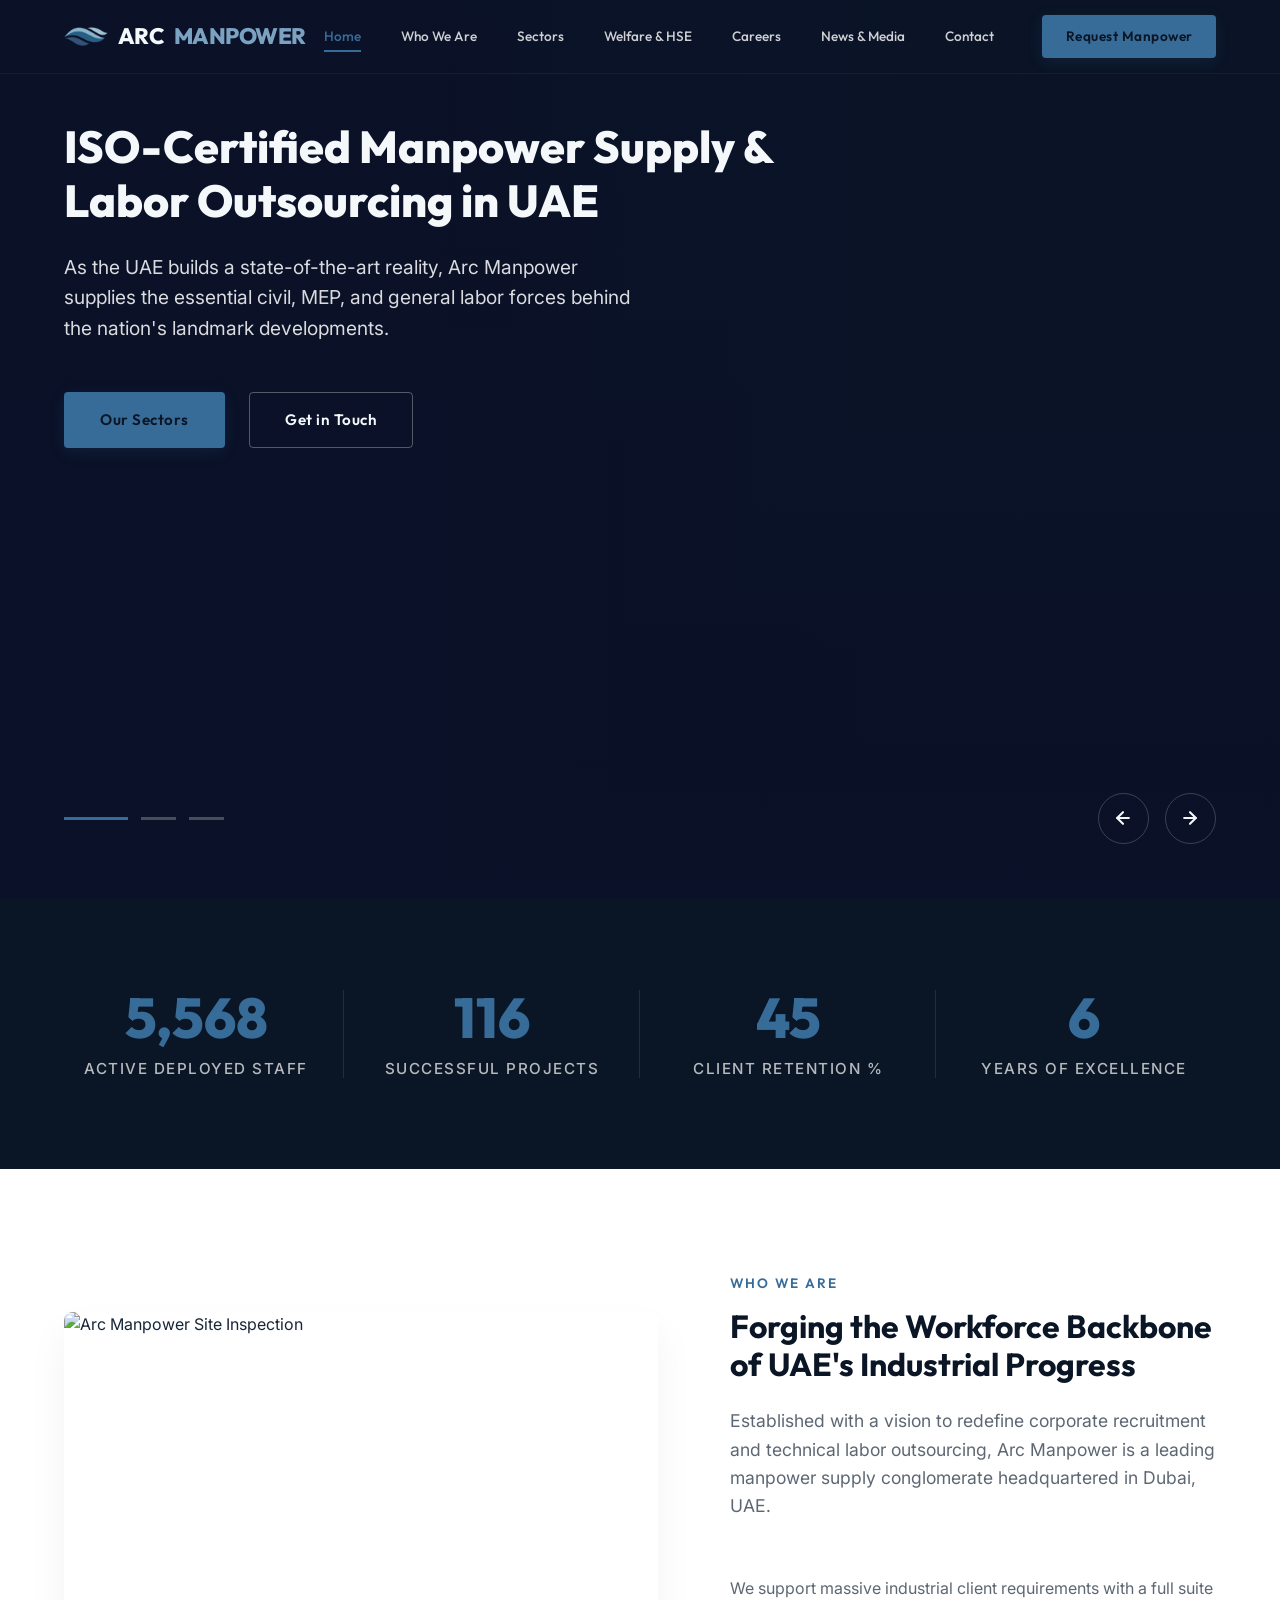
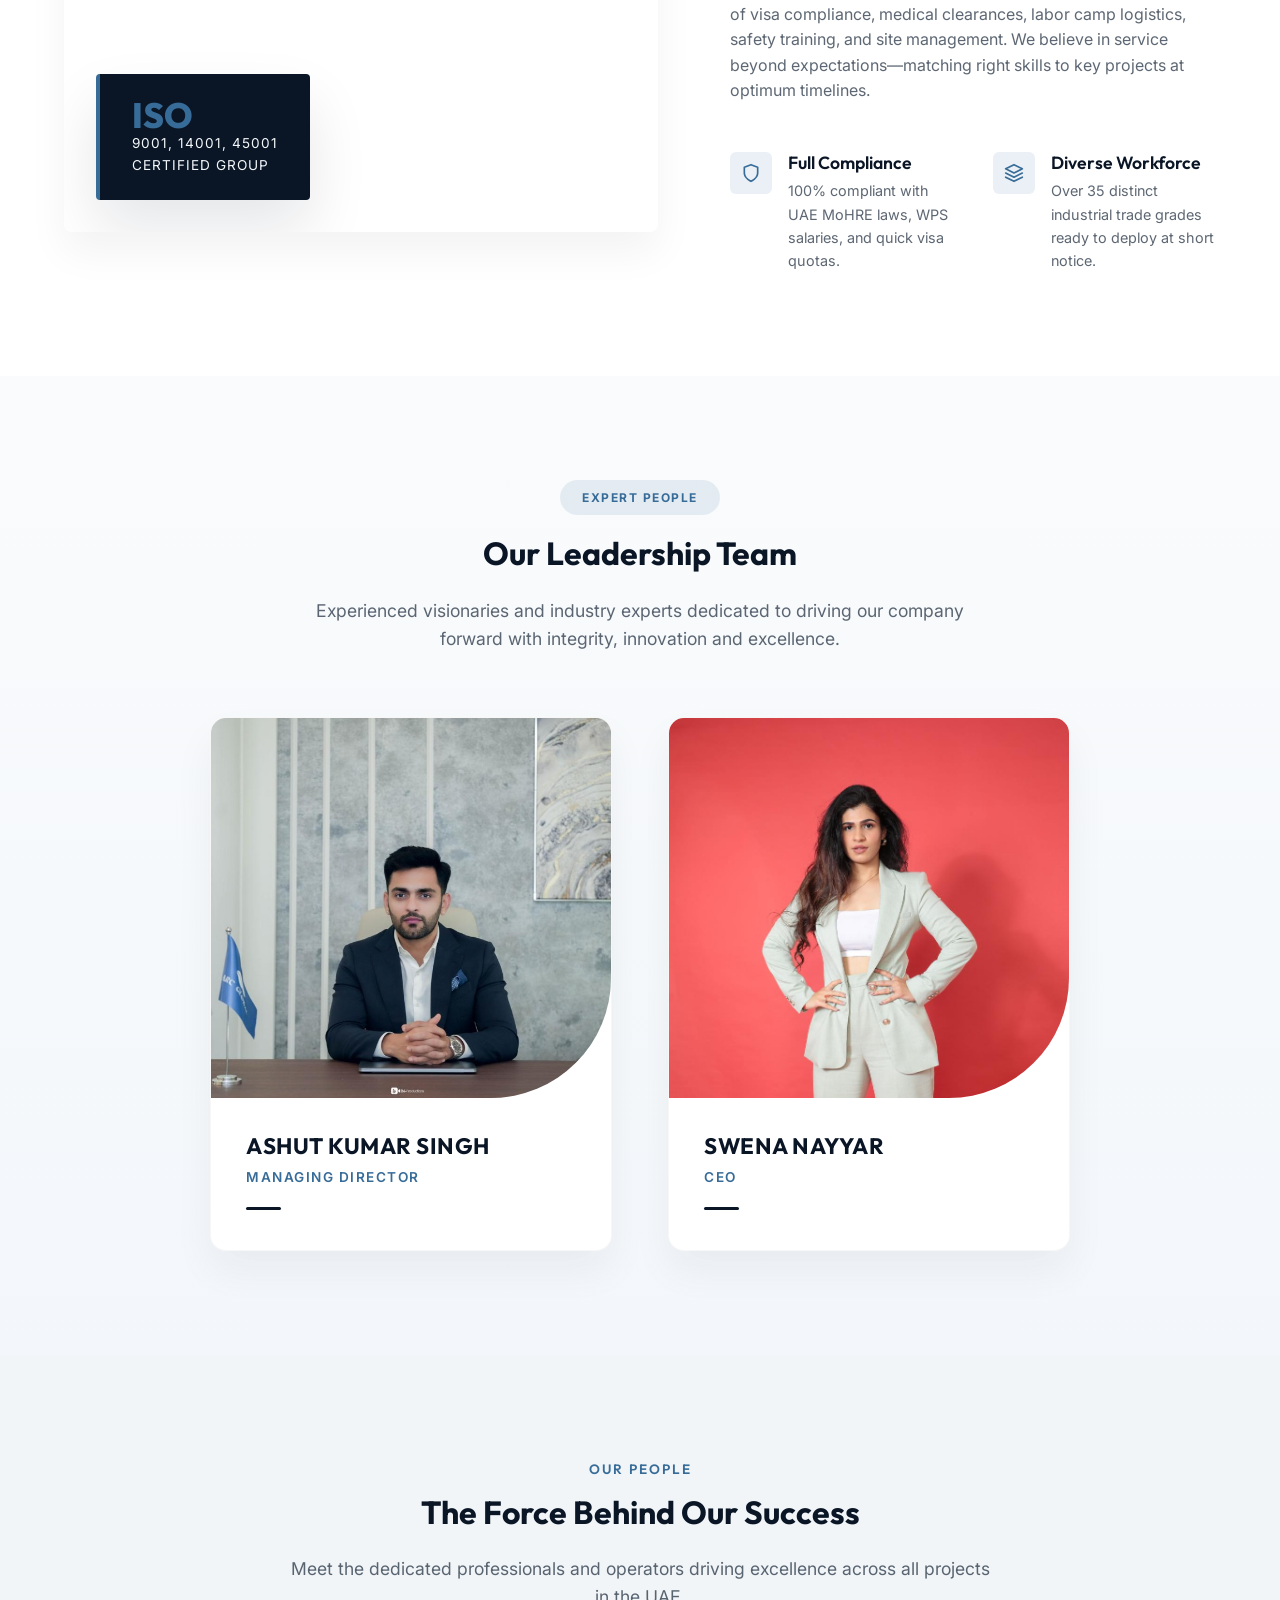
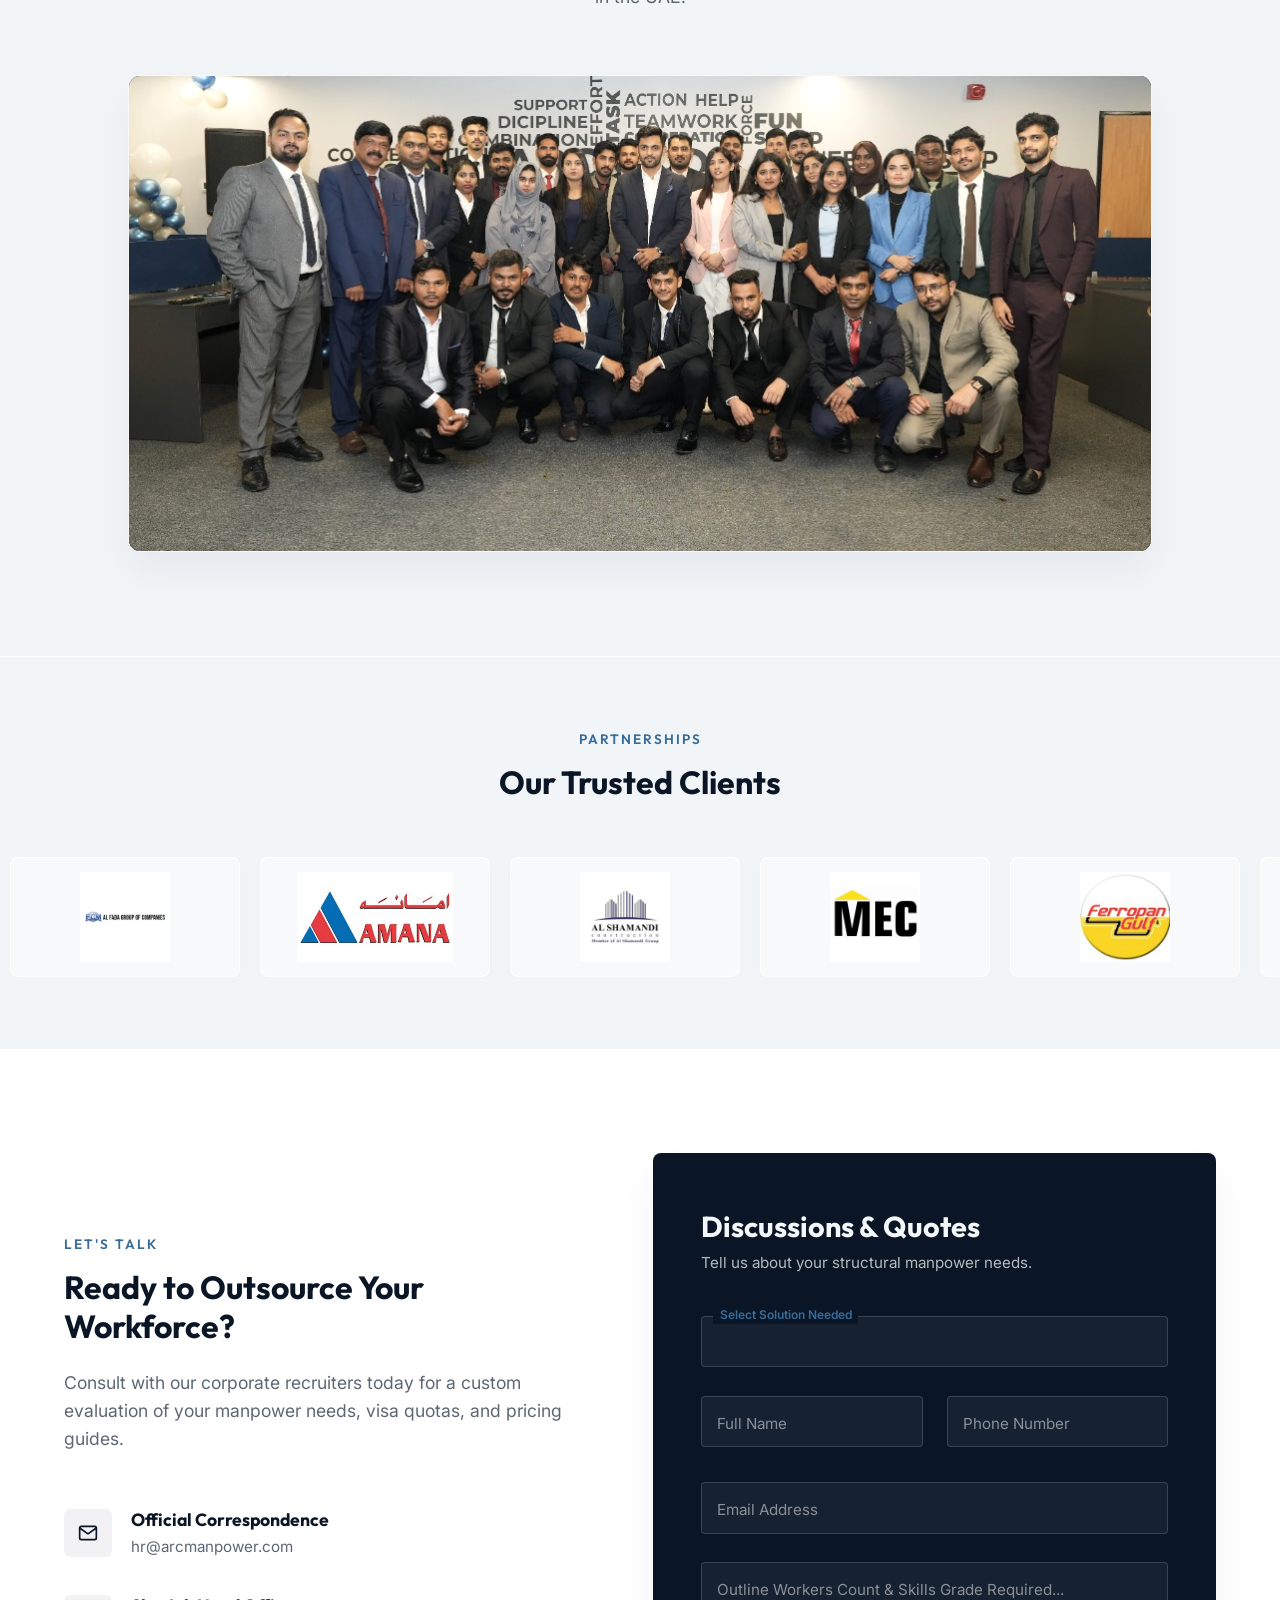
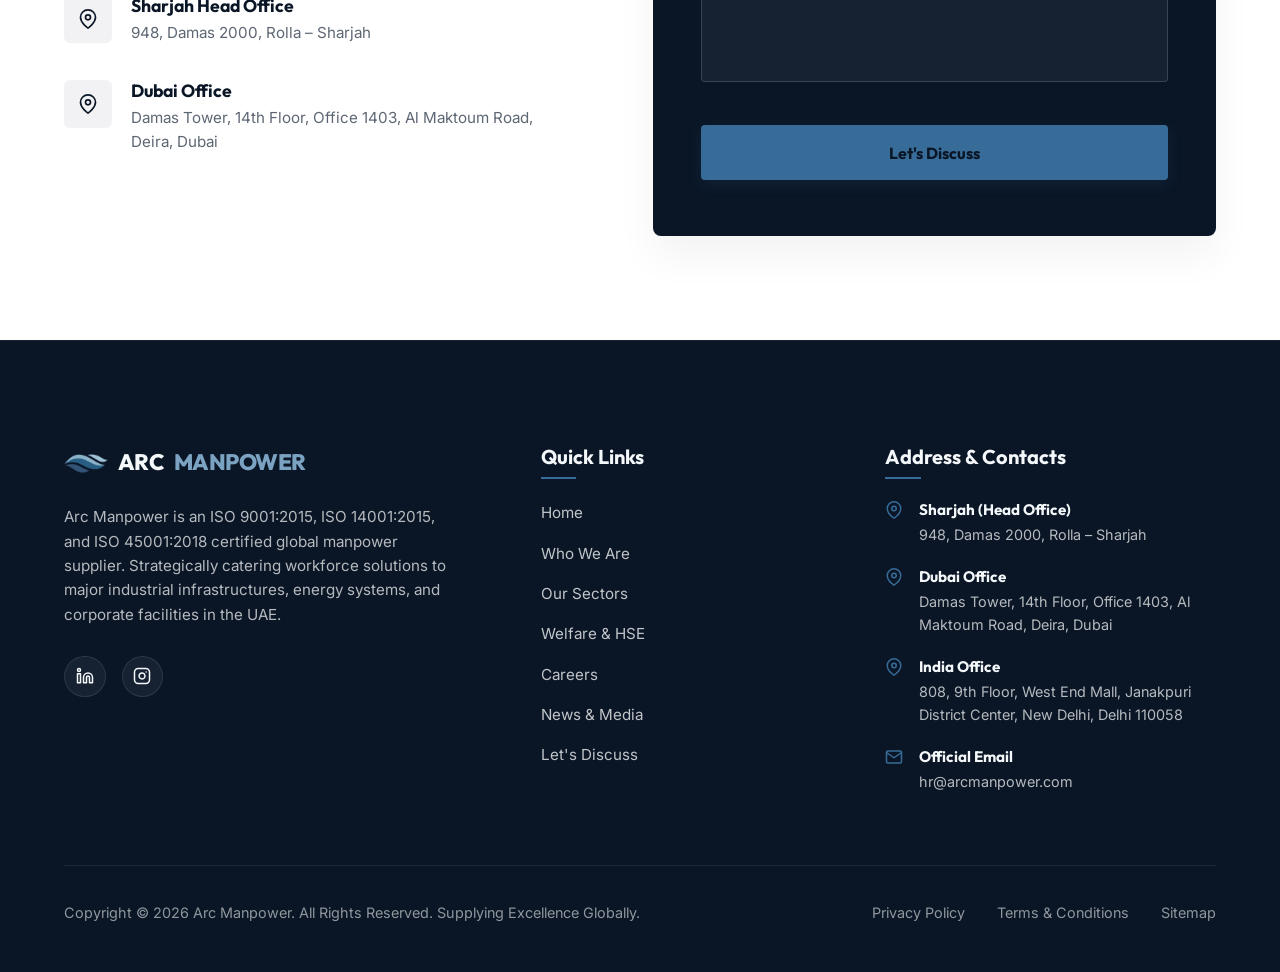
==== index.html @ 7676c153 "Implement smooth, premium page loading and exit transitions across all pages" ====
<!DOCTYPE html>
<html lang="en">

<head>
  <meta charset="utf-8" />
  <meta name="viewport" content="width=device-width, initial-scale=1, shrink-to-fit=no" />
  <meta name="description"
    content="Arc Manpower (arcmanpower.ae) is the leading ISO-certified manpower supply company in UAE, providing top-tier labor supply in Dubai, recruitment agency services in Abu Dhabi, and premium workforce solutions across construction, oil & gas, hospitality, and logistics." />
  <meta name="keywords"
    content="manpower supply uae, labor supply company dubai, recruitment agency abu dhabi, workforce solutions uae, outsourcing services dubai, iso certified manpower uae, technical staffing abu dhabi, blue collar recruitment dubai, arc manpower, arcmanpower.ae" />
  <meta name="author" content="Arc Manpower Group" />

  <!-- Open Graph / Social SEO -->
  <meta property="og:title" content="Arc Manpower - UAE's Leading Manpower & Staffing Solutions" />
  <meta property="og:description"
    content="ISO-certified premier labor supply and outsourcing conglomerate based in Dubai, UAE." />
  <meta property="og:image"
    content="https://images.unsplash.com/photo-1541888946425-d81bb19240f5?auto=format&fit=crop&w=1200&q=80" />
  <meta property="og:url" content="https://arcmanpower.ae" />
  <meta property="og:type" content="website" />

  <title>Arc Manpower - Leading Manpower Supply & Labor Outsourcing Company in UAE</title>

  <!-- Favicon -->
  <link rel="icon" href="favicon.svg" type="image/svg+xml">
  <link rel="alternate icon" href="logo.png" type="image/png">

  <!-- Stylesheets -->
  <link rel="stylesheet" href="styles.css" />

  <!-- No-JS Page Transition Fallback -->
  <noscript>
    <style>
      .page-transition-overlay { display: none !important; }
    </style>
  </noscript>
</head>

<body>

  <!-- PAGE TRANSITION OVERLAY -->
  <div class="page-transition-overlay" id="pageTransitionOverlay">
    <div class="transition-content">
      <img src="logo.png" alt="Arc Manpower Logo" class="transition-logo" />
      <div class="transition-brand">ARC<span>MANPOWER</span></div>
      <div class="transition-loader-bar">
        <div class="transition-loader-fill"></div>
      </div>
    </div>
  </div>

  <!-- FLOATING SCROLL TOP TRIGGER -->
  <div class="scroll-top" id="scrollTopBtn" onclick="window.scrollTo({top: 0, behavior: 'smooth'});">
    <svg xmlns="http://www.w3.org/2000/svg" width="24" height="24" viewBox="0 0 24 24" fill="none" stroke="currentColor"
      stroke-width="2.5" stroke-linecap="round" stroke-linejoin="round">
      <polyline points="18 15 12 9 6 15"></polyline>
    </svg>
  </div>

  <!-- HEADER / GLASSMORPHISM NAVIGATION -->
  <header id="header">
    <div class="container">
      <a href="#" class="logo">
        <img src="logo.png" alt="Arc Manpower Logo" class="logo-img" />
        ARC<span>MANPOWER</span>
      </a>

      <nav class="nav-menu" id="navMenu">
        <a href="#hero" class="nav-link active">Home</a>
        <a href="#about" class="nav-link">Who We Are</a>
        <a href="sectors.html" class="nav-link">Sectors</a>
        <a href="welfare.html" class="nav-link">Welfare &amp; HSE</a>
        <a href="careers.html" class="nav-link">Careers</a>
        <a href="news.html" class="nav-link">News &amp; Media</a>
        <a href="#contact" class="nav-link">Contact</a>
        <a href="#contact" class="btn-premium btn-primary"
          style="padding: 0.6rem 1.4rem; font-size: 0.85rem; margin-left: 0.5rem;">Request Manpower</a>
      </nav>

      <button class="mobile-toggle" id="mobileToggle" aria-label="Toggle Navigation">
        <span></span>
        <span></span>
        <span></span>
      </button>
    </div>
  </header>

  <!-- INTERACTIVE HERO SLIDER -->
  <section class="hero" id="hero">
    <div class="hero-slider">

      <!-- Slide 01: Construction -->
      <div class="hero-slide active">
        <div class="hero-bg-visual"
          style="background-image: url('https://images.unsplash.com/photo-1541888946425-d81bb19240f5?auto=format&fit=crop&w=1920&q=80');">
        </div>
        <div class="hero-content-wrapper">
          <h1>ISO-Certified Manpower Supply & Labor Outsourcing in UAE</h1>
          <p>As the UAE builds a state-of-the-art reality, Arc Manpower supplies the essential civil, MEP, and general
            labor forces behind the nation's landmark developments.</p>
          <div class="hero-buttons">
            <a href="#services" class="btn-premium btn-primary">Our Sectors</a>
            <a href="#contact" class="btn-premium btn-secondary">Get in Touch</a>
          </div>
        </div>
      </div>

      <!-- Slide 02: Oil & Gas -->
      <div class="hero-slide">
        <div class="hero-bg-visual"
          style="background-image: url('asset/oil_gas_energy.png');">
        </div>
        <div class="hero-content-wrapper">
          <h1>Technical Staffing & Blue-Collar Recruitment Agency in Abu Dhabi</h1>
          <p>We outsource certified welders, riggers, safety coordinators, and operators with deep experience in
            compliance and severe industrial safety procedures.</p>
          <div class="hero-buttons">
            <a href="#services" class="btn-premium btn-primary">View Credentials</a>
            <a href="#contact" class="btn-premium btn-secondary">Request Call</a>
          </div>
        </div>
      </div>

      <!-- Slide 03: Corporate / Facilities -->
      <div class="hero-slide">
        <div class="hero-bg-visual"
          style="background-image: url('https://images.unsplash.com/photo-1486406146926-c627a92ad1ab?auto=format&fit=crop&w=1920&q=80');">
        </div>
        <div class="hero-content-wrapper">
          <h1>Corporate Outsourcing Services & Workforce Solutions in Dubai</h1>
          <p>From commercial property cleaning staff to boutique retail & hospitality support, we deliver impeccably
            trained teams that elevate customer experience.</p>
          <div class="hero-buttons">
            <a href="#services" class="btn-premium btn-primary">Explore Services</a>
            <a href="#contact" class="btn-premium btn-secondary">Consult an Expert</a>
          </div>
        </div>
      </div>

    </div>

    <!-- Slider Navigation UI -->
    <div class="slider-nav">
      <div class="slider-indicators" id="sliderIndicators">
        <div class="indicator active" data-slide="0"></div>
        <div class="indicator" data-slide="1"></div>
        <div class="indicator" data-slide="2"></div>
      </div>
      <div class="slider-arrows">
        <button class="arrow" id="prevSlide" aria-label="Previous Slide">
          <svg xmlns="http://www.w3.org/2000/svg" width="20" height="20" viewBox="0 0 24 24" fill="none"
            stroke="currentColor" stroke-width="2.5" stroke-linecap="round" stroke-linejoin="round">
            <line x1="19" y1="12" x2="5" y2="12"></line>
            <polyline points="12 19 5 12 12 5"></polyline>
          </svg>
        </button>
        <button class="arrow" id="nextSlide" aria-label="Next Slide">
          <svg xmlns="http://www.w3.org/2000/svg" width="20" height="20" viewBox="0 0 24 24" fill="none"
            stroke="currentColor" stroke-width="2.5" stroke-linecap="round" stroke-linejoin="round">
            <line x1="5" y1="12" x2="19" y2="12"></line>
            <polyline points="12 5 19 12 12 19"></polyline>
          </svg>
        </button>
      </div>
    </div>
  </section>

  <!-- STATS DASHBOARD COMPONENT -->
  <section class="stats">
    <div class="container">
      <div class="stats-grid">
        <div class="stat-item">
          <div class="stat-number" data-target="12000">0</div>
          <div class="stat-label">Active Deployed Staff</div>
        </div>
        <div class="stat-item">
          <div class="stat-number" data-target="250">0</div>
          <div class="stat-label">Successful Projects</div>
        </div>
        <div class="stat-item">
          <div class="stat-number" data-target="98">0</div>
          <div class="stat-label">Client Retention %</div>
        </div>
        <div class="stat-item">
          <div class="stat-number" data-target="15">0</div>
          <div class="stat-label">Years of Excellence</div>
        </div>
      </div>
    </div>
  </section>

  <!-- ABOUT US SECTION -->
  <section class="about" id="about">
    <div class="container">
      <div class="about-grid">
        <div class="about-visual">
          <img src="https://images.unsplash.com/photo-1504307651254-35680f356dfd?auto=format&fit=crop&w=1000&q=80"
            alt="Arc Manpower Site Inspection" />
          <div class="about-badge">
            <div class="about-badge-num">ISO</div>
            <div class="about-badge-text">9001, 14001, 45001<br>Certified Group</div>
          </div>
        </div>
        <div class="about-content">
          <span class="section-tag">Who We Are</span>
          <h2 class="section-title">Forging the Workforce Backbone of UAE's Industrial Progress</h2>
          <p class="section-desc">Established with a vision to redefine corporate recruitment and technical labor
            outsourcing, Arc Manpower is a leading manpower supply conglomerate headquartered in Dubai, UAE.</p>
          <p style="color: var(--text-muted); margin-bottom: 2rem;">We support massive industrial client requirements
            with a full suite of visa compliance, medical clearances, labor camp logistics, safety training, and site
            management. We believe in service beyond expectations—matching right skills to key projects at optimum
            timelines.</p>

          <div class="about-features">
            <div class="feature-box">
              <div class="feature-icon">
                <svg xmlns="http://www.w3.org/2000/svg" width="20" height="20" viewBox="0 0 24 24" fill="none"
                  stroke="currentColor" stroke-width="2" stroke-linecap="round" stroke-linejoin="round">
                  <path d="M12 22s8-4 8-10V5l-8-3-8 3v7c0 6 8 10 8 10z"></path>
                </svg>
              </div>
              <div>
                <h4 class="feature-title">Full Compliance</h4>
                <p>100% compliant with UAE MoHRE laws, WPS salaries, and quick visa quotas.</p>
              </div>
            </div>
            <div class="feature-box">
              <div class="feature-icon">
                <svg xmlns="http://www.w3.org/2000/svg" width="20" height="20" viewBox="0 0 24 24" fill="none"
                  stroke="currentColor" stroke-width="2" stroke-linecap="round" stroke-linejoin="round">
                  <polygon points="12 2 2 7 12 12 22 7 12 2"></polygon>
                  <polyline points="2 17 12 22 22 17"></polyline>
                  <polyline points="2 12 12 17 22 12"></polyline>
                </svg>
              </div>
              <div>
                <h4 class="feature-title">Diverse Workforce</h4>
                <p>Over 35 distinct industrial trade grades ready to deploy at short notice.</p>
              </div>
            </div>
          </div>
        </div>
      </div>
    </div>
  </section>

  <!-- LEADERSHIP TEAM SECTION -->
  <section class="leadership reveal" id="leadership">
    <div class="container">
      <div style="text-align: center; margin-bottom: 4rem;">
        <span class="leadership-tag">Expert People</span>
        <h2 class="section-title">Our Leadership Team</h2>
        <p class="section-desc" style="margin: 0 auto;">Experienced visionaries and industry experts dedicated to driving our company forward with integrity, innovation and excellence.</p>
      </div>
      
      <div class="leadership-grid">
        <!-- Managing Director -->
        <div class="leadership-card">
          <div class="leadership-img-box">
            <img src="asset/ashut_kumar_singh.jpg" alt="Ashut Kumar Singh - Managing Director" />
          </div>
          <div class="leadership-info">
            <h3>ASHUT KUMAR SINGH</h3>
            <p class="leadership-role">MANAGING DIRECTOR</p>
            <div class="leadership-line"></div>
          </div>
        </div>
        
        <!-- CEO -->
        <div class="leadership-card">
          <div class="leadership-img-box">
            <img src="asset/swena_nayyar.jpg" alt="Swena Nayyar - CEO" />
          </div>
          <div class="leadership-info">
            <h3>SWENA NAYYAR</h3>
            <p class="leadership-role">CEO</p>
            <div class="leadership-line"></div>
          </div>
        </div>
      </div>
    </div>
  </section>

  <!-- TEAM GALLERY SECTION -->
  <section class="team-gallery reveal" id="team-gallery">
    <div class="container">
      <div style="text-align: center; margin-bottom: 4rem;">
        <span class="section-tag">Our People</span>
        <h2 class="section-title">The Force Behind Our Success</h2>
        <p class="section-desc" style="margin: 0 auto 1.5rem auto;">Meet the dedicated professionals and operators driving excellence across all projects in the UAE.</p>
      </div>
      
      <div class="gallery-single">
        <!-- Team Photo 1 -->
        <div class="gallery-card reveal">
          <div class="gallery-img-box">
            <img src="asset/team_indoor.jpg" alt="Our Head Office Team" />
          </div>
        </div>
      </div>
    </div>
  </section>

  <!-- INFINITE BRAND TICKER CAROUSEL -->
  <section class="clients">
    <div class="container reveal" style="text-align: center; margin-bottom: 3.5rem;">
      <span class="section-tag">Partnerships</span>
      <h2 class="section-title" style="margin-bottom: 0;">Our Trusted Clients</h2>
    </div>
    <div class="ticker-wrap">
      <div class="ticker-track">

        <!-- Slide 1 -->
        <div class="ticker-slide">
          <img src="asset/al_fada_group.png" alt="Al Fada Group of Companies" class="ticker-logo" />
        </div>
        <!-- Slide 2 -->
        <div class="ticker-slide">
          <img src="asset/amana.jpg" alt="Amana" class="ticker-logo" />
        </div>
        <!-- Slide 3 -->
        <div class="ticker-slide">
          <img src="asset/al_shamandi.jpg" alt="Al Shamandi Construction" class="ticker-logo" />
        </div>
        <!-- Slide 4 -->
        <div class="ticker-slide">
          <img src="asset/mec.jpg" alt="MEC" class="ticker-logo" />
        </div>
        <!-- Slide 5 -->
        <div class="ticker-slide">
          <img src="asset/ferropan_gulf.jpg" alt="Ferropan Gulf" class="ticker-logo" />
        </div>
        <!-- Slide 6 -->
        <div class="ticker-slide">
          <img src="asset/al_fada_group.png" alt="Al Fada Group of Companies" class="ticker-logo" />
        </div>
        <!-- Slide 7 -->
        <div class="ticker-slide">
          <img src="asset/amana.jpg" alt="Amana" class="ticker-logo" />
        </div>
        <!-- Slide 8 -->
        <div class="ticker-slide">
          <img src="asset/al_shamandi.jpg" alt="Al Shamandi Construction" class="ticker-logo" />
        </div>

        <!-- Duplicate Slide Group for seamless infinite looping -->
        <div class="ticker-slide">
          <img src="asset/al_fada_group.png" alt="Al Fada Group of Companies" class="ticker-logo" />
        </div>
        <div class="ticker-slide">
          <img src="asset/amana.jpg" alt="Amana" class="ticker-logo" />
        </div>
        <div class="ticker-slide">
          <img src="asset/al_shamandi.jpg" alt="Al Shamandi Construction" class="ticker-logo" />
        </div>
        <div class="ticker-slide">
          <img src="asset/mec.jpg" alt="MEC" class="ticker-logo" />
        </div>
        <div class="ticker-slide">
          <img src="asset/ferropan_gulf.jpg" alt="Ferropan Gulf" class="ticker-logo" />
        </div>
        <div class="ticker-slide">
          <img src="asset/al_fada_group.png" alt="Al Fada Group of Companies" class="ticker-logo" />
        </div>
        <div class="ticker-slide">
          <img src="asset/amana.jpg" alt="Amana" class="ticker-logo" />
        </div>
        <div class="ticker-slide">
          <img src="asset/al_shamandi.jpg" alt="Al Shamandi Construction" class="ticker-logo" />
        </div>

      </div>
    </div>
  </section>

  <!-- CONTACT / ENQUIRY SECTION -->
  <section class="contact" id="contact">
    <div class="container">
      <div class="contact-grid">
        <div class="contact-info">
          <span class="section-tag">Let's Talk</span>
          <h2 class="section-title">Ready to Outsource Your Workforce?</h2>
          <p class="section-desc">Consult with our corporate recruiters today for a custom evaluation of your manpower
            needs, visa quotas, and pricing guides.</p>

          <div class="contact-info-list">


            <div class="contact-item">
              <div class="contact-icon">
                <svg xmlns="http://www.w3.org/2000/svg" width="20" height="20" viewBox="0 0 24 24" fill="none"
                  stroke="currentColor" stroke-width="2" stroke-linecap="round" stroke-linejoin="round">
                  <path d="M4 4h16c1.1 0 2 .9 2 2v12c0 1.1-.9 2-2 2H4c-1.1 0-2-.9-2-2V6c0-1.1.9-2 2-2z"></path>
                  <polyline points="22,6 12,13 2,6"></polyline>
                </svg>
              </div>
              <div class="contact-text">
                <h4>Official Correspondence</h4>
                <p><a href="mailto:hr@arcmanpower.com"
                    style="color: inherit; text-decoration: none;">hr@arcmanpower.com</a></p>
              </div>
            </div>

            <div class="contact-item">
              <div class="contact-icon">
                <svg xmlns="http://www.w3.org/2000/svg" width="20" height="20" viewBox="0 0 24 24" fill="none"
                  stroke="currentColor" stroke-width="2" stroke-linecap="round" stroke-linejoin="round">
                  <path d="M21 10c0 7-9 13-9 13s-9-6-9-13a9 9 0 0 1 18 0z"></path>
                  <circle cx="12" cy="10" r="3"></circle>
                </svg>
              </div>
              <div class="contact-text">
                <h4>Sharjah Head Office</h4>
                <p>948, Damas 2000, Rolla – Sharjah</p>
              </div>
            </div>

            <div class="contact-item">
              <div class="contact-icon">
                <svg xmlns="http://www.w3.org/2000/svg" width="20" height="20" viewBox="0 0 24 24" fill="none"
                  stroke="currentColor" stroke-width="2" stroke-linecap="round" stroke-linejoin="round">
                  <path d="M21 10c0 7-9 13-9 13s-9-6-9-13a9 9 0 0 1 18 0z"></path>
                  <circle cx="12" cy="10" r="3"></circle>
                </svg>
              </div>
              <div class="contact-text">
                <h4>Dubai Office</h4>
                <p>Damas Tower, 14th Floor, Office 1403, Al Maktoum Road, Deira, Dubai</p>
              </div>
            </div>
          </div>
        </div>

        <div class="enquiry-form-card">
          <form id="enquiryForm">
            <h3>Discussions &amp; Quotes</h3>
            <p>Tell us about your structural manpower needs.</p>

            <div class="form-group">
              <select class="form-control" id="formSolution" required>
                <option value="" disabled selected></option>
                <option value="civil">Civil &amp; Construction Force</option>
                <option value="mep">MEP / Technical Skilled Force</option>
                <option value="oil-gas">Oil &amp; Gas Welder/Riggers</option>
                <option value="cleaning">Building Maintenance &amp; Cleaning</option>
                <option value="hospitality">Hospitality &amp; Kitchen Crews</option>
                <option value="logistics">Warehouse &amp; Driver Logistics</option>
              </select>
              <label for="formSolution">Select Solution Needed</label>
            </div>

            <div class="form-row">
              <div class="form-group">
                <input type="text" class="form-control" id="formName" placeholder=" " required />
                <label for="formName">Full Name</label>
              </div>
              <div class="form-group">
                <input type="tel" class="form-control" id="formPhone" placeholder=" " required />
                <label for="formPhone">Phone Number</label>
              </div>
            </div>

            <div class="form-group">
              <input type="email" class="form-control" id="formEmail" placeholder=" " required />
              <label for="formEmail">Email Address</label>
            </div>

            <div class="form-group">
              <textarea class="form-control" id="formDesc" placeholder=" " required></textarea>
              <label for="formDesc">Outline Workers Count &amp; Skills Grade Required...</label>
            </div>

            <button type="submit" class="form-submit-btn" id="formSubmitBtn">Let's Discuss</button>
          </form>

          <!-- Success Visual Shield Overlay -->
          <div class="form-success-overlay" id="formSuccessOverlay">
            <div class="success-icon-box">
              <svg xmlns="http://www.w3.org/2000/svg" width="40" height="40" viewBox="0 0 24 24" fill="none"
                stroke="currentColor" stroke-width="3" stroke-linecap="round" stroke-linejoin="round">
                <polyline points="20 6 9 17 4 12"></polyline>
              </svg>
            </div>
            <h3>Enquiry Registered</h3>
            <p>Your custom staffing request has been routed to our corporate relations panel. An advisor will contact
              you within 2 hours.</p>
          </div>
        </div>
      </div>
    </div>
  </section>

  <!-- MODAL WINDOW COMPONENT (Careers Apply Portal) -->
  <div class="modal-overlay" id="applyModalOverlay">
    <div class="modal-window">
      <div class="modal-header">
        <h3 id="modalJobTitle">Apply for Job Role</h3>
        <button class="modal-close-btn" id="closeModalBtn" aria-label="Close Modal">&times;</button>
      </div>
      <div class="modal-body">
        <form id="applyJobForm">
          <input type="hidden" id="modalJobHiddenField" value="" />

          <div class="form-group">
            <input type="text" class="form-control" id="applyName" placeholder=" " required />
            <label for="applyName">Your Full Name</label>
          </div>

          <div class="form-row">
            <div class="form-group">
              <input type="tel" class="form-control" id="applyPhone" placeholder=" " required />
              <label for="applyPhone">Mobile Number (UAE / Home)</label>
            </div>
            <div class="form-group">
              <select class="form-control" id="applyLocation" required>
                <option value="" disabled selected></option>
                <option value="uae">Currently inside UAE (Resident/Visitor)</option>
                <option value="india">India</option>
                <option value="nepal">Nepal</option>
                <option value="pakistan">Pakistan</option>
                <option value="bangladesh">Bangladesh</option>
                <option value="other">Other Countries</option>
              </select>
              <label for="applyLocation">Current Location</label>
            </div>
          </div>

          <div class="form-group">
            <input type="email" class="form-control" id="applyEmail" placeholder=" " required />
            <label for="applyEmail">Email Address</label>
          </div>

          <div class="file-upload-wrapper">
            <div class="file-upload-btn">
              <svg xmlns="http://www.w3.org/2000/svg" width="20" height="20" viewBox="0 0 24 24" fill="none"
                stroke="currentColor" stroke-width="2" stroke-linecap="round" stroke-linejoin="round">
                <path d="M21 15v4a2 2 0 0 1-2 2H5a2 2 0 0 1-2-2v-4"></path>
                <polyline points="17 8 12 3 7 8"></polyline>
                <line x1="12" y1="3" x2="12" y2="15"></line>
              </svg>
              <span>Upload CV / Bio-data (PDF or DOC)</span>
            </div>
            <input type="file" id="applyResume" accept=".pdf,.doc,.docx" required />
            <span class="file-selected-name" id="selectedFileName"></span>
          </div>

          <button type="submit" class="form-submit-btn" id="applySubmitBtn">Submit Application</button>
        </form>
      </div>
    </div>
  </div>

  <!-- TOAST CONTAINER FOR ALERTS -->
  <div class="toast-container" id="toastContainer"></div>

  <!-- FOOTER -->
  <footer>
    <div class="container">
      <div class="footer-grid">
        <div class="footer-col">
          <a href="#" class="logo" style="margin-bottom: 1.5rem;">
            <img src="logo.png" alt="Arc Manpower Logo" class="logo-img" />
            ARC<span>MANPOWER</span>
          </a>
          <p>Arc Manpower is an ISO 9001:2015, ISO 14001:2015, and ISO 45001:2018 certified global manpower supplier.
            Strategically catering workforce solutions to major industrial infrastructures, energy systems, and
            corporate facilities in the UAE.</p>
          <div class="footer-socials">
            <a href="https://www.linkedin.com/company/arc-global-uae/" target="_blank" rel="noopener noreferrer" class="social-circle" aria-label="LinkedIn">
              <svg xmlns="http://www.w3.org/2000/svg" width="18" height="18" viewBox="0 0 24 24" fill="none"
                stroke="currentColor" stroke-width="2" stroke-linecap="round" stroke-linejoin="round">
                <path d="M16 8a6 6 0 0 1 6 6v7h-4v-7a2 2 0 0 0-2-2 2 2 0 0 0-2 2v7h-4v-7a6 6 0 0 1 6-6z"></path>
                <rect x="2" y="9" width="4" height="12"></rect>
                <circle cx="4" cy="4" r="2"></circle>
              </svg>
            </a>
            <a href="https://www.instagram.com/arc_global_?igsh=MWhqeXkxdXNpYXVldA==" target="_blank" rel="noopener noreferrer" class="social-circle" aria-label="Instagram">
              <svg xmlns="http://www.w3.org/2000/svg" width="18" height="18" viewBox="0 0 24 24" fill="none"
                stroke="currentColor" stroke-width="2" stroke-linecap="round" stroke-linejoin="round">
                <rect x="2" y="2" width="20" height="20" rx="5" ry="5"></rect>
                <path d="M16 11.37A4 4 0 1 1 12.63 8 4 4 0 0 1 16 11.37z"></path>
                <line x1="17.5" y1="6.5" x2="17.51" y2="6.5"></line>
              </svg>
            </a>
          </div>
        </div>

        <div class="footer-col">
          <h4>Quick Links</h4>
          <div class="footer-links">
            <a href="index.html#hero">Home</a>
            <a href="index.html#about">Who We Are</a>
            <a href="sectors.html">Our Sectors</a>
            <a href="welfare.html">Welfare &amp; HSE</a>
            <a href="careers.html">Careers</a>
            <a href="news.html">News &amp; Media</a>
            <a href="index.html#contact">Let's Discuss</a>
          </div>
        </div>

        <div class="footer-col">
          <h4>Address &amp; Contacts</h4>
          <div class="footer-contact">
            <div class="footer-contact-item">
              <div class="footer-contact-icon">
                <svg xmlns="http://www.w3.org/2000/svg" width="18" height="18" viewBox="0 0 24 24" fill="none"
                  stroke="currentColor" stroke-width="2" stroke-linecap="round" stroke-linejoin="round">
                  <path d="M21 10c0 7-9 13-9 13s-9-6-9-13a9 9 0 0 1 18 0z"></path>
                  <circle cx="12" cy="10" r="3"></circle>
                </svg>
              </div>
              <div class="footer-contact-text">
                <h5>Sharjah (Head Office)</h5>
                <p>948, Damas 2000, Rolla – Sharjah</p>
              </div>
            </div>

            <div class="footer-contact-item">
              <div class="footer-contact-icon">
                <svg xmlns="http://www.w3.org/2000/svg" width="18" height="18" viewBox="0 0 24 24" fill="none"
                  stroke="currentColor" stroke-width="2" stroke-linecap="round" stroke-linejoin="round">
                  <path d="M21 10c0 7-9 13-9 13s-9-6-9-13a9 9 0 0 1 18 0z"></path>
                  <circle cx="12" cy="10" r="3"></circle>
                </svg>
              </div>
              <div class="footer-contact-text">
                <h5>Dubai Office</h5>
                <p>Damas Tower, 14th Floor, Office 1403, Al Maktoum Road, Deira, Dubai</p>
              </div>
            </div>

            <div class="footer-contact-item">
              <div class="footer-contact-icon">
                <svg xmlns="http://www.w3.org/2000/svg" width="18" height="18" viewBox="0 0 24 24" fill="none"
                  stroke="currentColor" stroke-width="2" stroke-linecap="round" stroke-linejoin="round">
                  <path d="M21 10c0 7-9 13-9 13s-9-6-9-13a9 9 0 0 1 18 0z"></path>
                  <circle cx="12" cy="10" r="3"></circle>
                </svg>
              </div>
              <div class="footer-contact-text">
                <h5>India Office</h5>
                <p>808, 9th Floor, West End Mall, Janakpuri District Center, New Delhi, Delhi 110058</p>
              </div>
            </div>

            <div class="footer-contact-item">
              <div class="footer-contact-icon">
                <svg xmlns="http://www.w3.org/2000/svg" width="18" height="18" viewBox="0 0 24 24" fill="none"
                  stroke="currentColor" stroke-width="2" stroke-linecap="round" stroke-linejoin="round">
                  <path d="M4 4h16c1.1 0 2 .9 2 2v12c0 1.1-.9 2-2 2H4c-1.1 0-2-.9-2-2V6c0-1.1.9-2 2-2z"></path>
                  <polyline points="22,6 12,13 2,6"></polyline>
                </svg>
              </div>
              <div class="footer-contact-text">
                <h5>Official Email</h5>
                <p><a href="mailto:hr@arcmanpower.com"
                    style="color: inherit; text-decoration: none;">hr@arcmanpower.com</a></p>
              </div>
            </div>
          </div>
        </div>
      </div>

      <div class="footer-bottom">
        <p>Copyright &copy; <span id="year">2026</span> Arc Manpower. All Rights Reserved. Supplying Excellence
          Globally.</p>
        <div class="footer-bottom-links">
          <a href="#">Privacy Policy</a>
          <a href="#">Terms &amp; Conditions</a>
          <a href="#">Sitemap</a>
        </div>
      </div>
    </div>
  </footer>

  <!-- Script logic link -->
  <script src="script.js"></script>
</body>

</html>
---- styles.css ----
/* Import Premium Typography */
@import url('https://fonts.googleapis.com/css2?family=Inter:wght@300;400;500;600&family=Outfit:wght@400;500;600;700;800&display=swap');

/* Style Tokens & Variables */
:root {
  --primary-rgb: 10, 22, 38;        /* #0A1626 - Midnight Navy */
  --secondary-rgb: 23, 42, 69;      /* #172A45 - Steel Navy */
  --accent-rgb: 56, 108, 152;       /* #386C98 - Ocean Blue (Logo middle wave) */
  --accent-light-rgb: 124, 162, 194;/* #7CA2C2 - Ice Blue (Logo top wave) */
  --text-dark-rgb: 24, 38, 56;      /* #182638 - Slate Blue */
  --text-light-rgb: 244, 248, 250;  /* #F4F8FA - Frosted Ice White */
  
  --primary: rgb(var(--primary-rgb));
  --primary-dark: #050b14;          /* Midnight black-navy for subpage heroes */
  --secondary: rgb(var(--secondary-rgb));
  --accent: rgb(var(--accent-rgb));
  --accent-light: rgb(var(--accent-light-rgb));
  --accent-hover: #4880B0;          /* Bright Ocean Blue */
  --text-dark: rgb(var(--text-dark-rgb));
  --text-light: rgb(var(--text-light-rgb));
  --text-muted: rgba(var(--text-dark-rgb), 0.7);
  --bg-light: #ffffff;
  --bg-alternate: #F1F5F8;          /* Light steel-blue grey */
  
  /* Missing variables used on subpages like blogs.html */
  --bg-primary: var(--bg-light);
  --bg-card: #ffffff;
  --border: rgba(0, 0, 0, 0.08);
  --text-primary: var(--text-dark);
  
  --transition-smooth: all 0.4s cubic-bezier(0.16, 1, 0.3, 1);
  --transition-fast: all 0.2s ease;
  
  --shadow-premium: 0 20px 40px rgba(10, 22, 38, 0.05);
  --shadow-hover: 0 30px 60px rgba(10, 22, 38, 0.1);
  --shadow-blue: 0 10px 30px rgba(56, 108, 152, 0.2);
  
  --border-glass: rgba(255, 255, 255, 0.12);
  --bg-glass: rgba(255, 255, 255, 0.06);
}

/* Base Reset */
*, *::before, *::after {
  box-sizing: border-box;
  margin: 0;
  padding: 0;
}

html {
  font-size: 16px;
  scroll-behavior: smooth;
  -webkit-font-smoothing: antialiased;
}

body {
  font-family: 'Inter', sans-serif;
  color: var(--text-dark);
  background-color: var(--bg-light);
  line-height: 1.6;
  overflow-x: hidden;
}

/* Page Load Entrance Animations (Opening data like a flow) */
@keyframes fadeInUp {
  from {
    opacity: 0;
    transform: translateY(20px);
  }
  to {
    opacity: 1;
    transform: translateY(0);
  }
}

.hero-content-wrapper,
.page-hero .container,
.about-grid,
.services-grid,
.team-gallery .container,
.clients-carousel-section,
.welfare-grid,
.careers-grid,
.news-grid,
.events-grid,
.contact-layout {
  opacity: 0;
  animation: fadeInUp 0.8s cubic-bezier(0.16, 1, 0.3, 1) forwards;
}

/* Staggered delays to create a fluid flow of data opening */
.hero-content-wrapper { animation-delay: 0.1s; }
.page-hero .container { animation-delay: 0.1s; }
.about-grid { animation-delay: 0.2s; }
.services-grid { animation-delay: 0.3s; }
.welfare-grid { animation-delay: 0.2s; }
.sectors-grid { animation-delay: 0.2s; }
.careers-grid { animation-delay: 0.2s; }
.news-grid { animation-delay: 0.2s; }
.events-grid { animation-delay: 0.3s; }
.team-gallery .container { animation-delay: 0.2s; }
.clients-carousel-section { animation-delay: 0.3s; }
.contact-layout { animation-delay: 0.4s; }


h1, h2, h3, h4, h5, h6 {
  font-family: 'Outfit', sans-serif;
  color: var(--primary);
  font-weight: 700;
  line-height: 1.2;
}

a {
  text-decoration: none;
  color: inherit;
  transition: var(--transition-fast);
}

ul {
  list-style: none;
}

img {
  max-width: 100%;
  height: auto;
  display: block;
}

/* Button & Link UI Components */
.btn-premium {
  display: inline-flex;
  align-items: center;
  justify-content: center;
  padding: 0.95rem 2.2rem;
  font-family: 'Outfit', sans-serif;
  font-weight: 600;
  font-size: 0.95rem;
  letter-spacing: 0.5px;
  border-radius: 4px;
  border: 1px solid transparent;
  cursor: pointer;
  position: relative;
  overflow: hidden;
  transition: var(--transition-smooth);
  z-index: 1;
}

.btn-primary {
  background-color: var(--accent);
  color: var(--primary);
  box-shadow: 0 4px 15px rgba(56, 108, 152, 0.15);
}

.btn-primary::before {
  content: '';
  position: absolute;
  top: 0;
  left: 0;
  width: 100%;
  height: 100%;
  background: var(--bg-light);
  transform: scaleX(0);
  transform-origin: right;
  transition: var(--transition-smooth);
  z-index: -1;
}

.btn-primary:hover {
  color: var(--primary);
  border-color: var(--accent);
  box-shadow: var(--shadow-blue);
}

.btn-primary:hover::before {
  transform: scaleX(1);
  transform-origin: left;
}

.btn-secondary {
  background-color: transparent;
  color: var(--text-light);
  border: 1px solid rgba(255, 255, 255, 0.3);
}

.btn-secondary:hover {
  background-color: var(--text-light);
  color: var(--primary);
  border-color: var(--text-light);
}

/* Section Common Styles */
section {
  padding: 6.5rem 0;
  position: relative;
}

.container {
  width: 90%;
  max-width: 1200px;
  margin: 0 auto;
}

.section-tag {
  font-family: 'Outfit', sans-serif;
  font-weight: 600;
  font-size: 0.85rem;
  text-transform: uppercase;
  color: var(--accent);
  letter-spacing: 2px;
  display: block;
  margin-bottom: 0.75rem;
}

.section-title {
  font-size: 2.0rem;
  margin-bottom: 1.5rem;
  position: relative;
}

.section-desc {
  font-size: 1.1rem;
  color: var(--text-muted);
  max-width: 700px;
  margin-bottom: 3.5rem;
}

/* Floating Scroll Top Trigger */
.scroll-top {
  position: fixed;
  bottom: 2rem;
  right: 2rem;
  width: 3.2rem;
  height: 3.2rem;
  background-color: var(--primary);
  border: 1px solid var(--accent);
  color: var(--accent);
  border-radius: 50%;
  display: flex;
  align-items: center;
  justify-content: center;
  cursor: pointer;
  opacity: 0;
  visibility: hidden;
  transform: translateY(15px);
  transition: var(--transition-smooth);
  z-index: 99;
}

.scroll-top.visible {
  opacity: 1;
  visibility: visible;
  transform: translateY(0);
}

.scroll-top:hover {
  background-color: var(--accent);
  color: var(--primary);
  box-shadow: var(--shadow-blue);
}

/* Header & Glassmorphism Navigation */
header {
  position: fixed;
  top: 0;
  left: 0;
  width: 100%;
  padding: 0.95rem 0;
  z-index: 100;
  transition: var(--transition-smooth);
  border-bottom: 1px solid rgba(255, 255, 255, 0.05);
}

header.scrolled {
  padding: 0.65rem 0;
  background-color: rgba(10, 17, 40, 0.85); box-shadow: 0 2px 6px rgba(0,0,0,0.1);
  backdrop-filter: blur(20px);
  -webkit-backdrop-filter: blur(20px);
  border-bottom: 1px solid rgba(255, 255, 255, 0.1);
  box-shadow: 0 5px 20px rgba(0, 0, 0, 0.15);
}

header .container {
  display: flex;
  align-items: center;
  justify-content: space-between;
}

/* Logo Design */
.logo {
  display: flex;
  align-items: center;
  gap: 0.6rem;
  font-family: 'Outfit', sans-serif;
  font-size: 1.4rem;
  font-weight: 800;
  letter-spacing: -0.5px;
  color: var(--text-light);
}

.logo span {
  color: #7CA2C2;
}

.logo-img {
  width: 44px;
  height: auto;
  display: block;
}

/* Navigation Links */
.nav-menu {
  display: flex;
  align-items: center;
  gap: 2.5rem;
}

.nav-link {
  font-family: 'Outfit', sans-serif;
  font-weight: 500;
  font-size: 0.85rem;
  color: rgba(255, 255, 255, 0.8);
  position: relative;
  padding: 0.3rem 0;
}

.nav-link::after {
  content: '';
  position: absolute;
  bottom: 0;
  left: 0;
  width: 100%;
  height: 2px;
  background-color: var(--accent);
  transform: scaleX(0);
  transform-origin: right;
  transition: transform 0.3s cubic-bezier(0.16, 1, 0.3, 1);
}

.nav-link:hover {
  color: var(--accent);
}

.nav-link:hover::after {
  transform: scaleX(1);
  transform-origin: left;
}

.nav-link.active {
  color: var(--accent);
}

.nav-link.active::after {
  transform: scaleX(1);
}

/* Mobile Toggle Hamburger */
.mobile-toggle {
  display: none;
  background: none;
  border: none;
  cursor: pointer;
  padding: 0.5rem;
  z-index: 101;
}

.mobile-toggle span {
  display: block;
  width: 25px;
  height: 2px;
  background-color: var(--text-light);
  margin-bottom: 5px;
  transition: var(--transition-smooth);
}

.mobile-toggle span:last-child {
  margin-bottom: 0;
}

.mobile-toggle.active span:nth-child(1) {
  transform: rotate(45deg) translate(5px, 5px);
}

.mobile-toggle.active span:nth-child(2) {
  opacity: 0;
}

.mobile-toggle.active span:nth-child(3) {
  transform: rotate(-45deg) translate(5px, -5px);
}

/* Interactive Hero Slider */
.hero {
  height: 100vh;
  min-height: 700px;
  background-color: var(--primary);
  position: relative;
  overflow: hidden;
  padding: 0;
  display: flex;
  align-items: center;
  z-index: 2;
}

.hero-slider {
  position: absolute;
  top: 0;
  left: 0;
  width: 100%;
  height: 100%;
  z-index: 1;
}

.hero-slide {
  position: absolute;
  top: 0;
  left: 0;
  width: 100%;
  height: 100%;
  opacity: 0;
  visibility: hidden;
  transition: opacity 1.2s ease-in-out, visibility 1.2s ease-in-out;
}

.hero-slide.active {
  opacity: 1;
  visibility: visible;
}

/* Hero Background Visual Overlay */
.hero-slide::before {
  content: '';
  position: absolute;
  top: 0;
  left: 0;
  width: 100%;
  height: 100%;
  background: linear-gradient(to right, rgba(10, 17, 40, 0.9) 30%, rgba(10, 17, 40, 0.4) 70%),
              linear-gradient(to top, rgba(10, 17, 40, 0.95), rgba(10, 17, 40, 0));
  z-index: 2;
}

.hero-bg-visual {
  position: absolute;
  top: 0;
  left: 0;
  width: 100%;
  height: 100%;
  background-size: cover;
  background-position: center;
  transform: scale(1.1);
  transition: transform 8s cubic-bezier(0.16, 1, 0.3, 1);
}

.hero-slide.active .hero-bg-visual {
  transform: scale(1);
}

.hero-content-wrapper {
  position: relative;
  z-index: 3;
  width: 90%;
  max-width: 1200px;
  margin: 0 auto;
  padding-top: 7.5rem;
}

.hero-slide-num {
  font-family: 'Outfit', sans-serif;
  font-size: 1.2rem;
  font-weight: 600;
  color: var(--accent);
  margin-bottom: 1.5rem;
  display: block;
  opacity: 0;
  transform: translateY(20px);
  transition: var(--transition-smooth);
  transition-delay: 0.2s;
}

.hero h1 {
  font-size: 2.8rem;
  font-weight: 800;
  color: var(--text-light);
  max-width: 750px;
  margin-bottom: 1.5rem;
  opacity: 0;
  transform: translateY(30px);
  transition: var(--transition-smooth);
  transition-delay: 0.4s;
}

.hero p {
  font-size: 1.2rem;
  color: rgba(255, 255, 255, 0.85);
  max-width: 580px;
  margin-bottom: 3rem;
  opacity: 0;
  transform: translateY(30px);
  transition: var(--transition-smooth);
  transition-delay: 0.6s;
}

.hero-buttons {
  opacity: 0;
  transform: translateY(30px);
  transition: var(--transition-smooth);
  transition-delay: 0.8s;
  display: flex;
  gap: 1.5rem;
}

/* Apply active slide animations */
.hero-slide.active .hero-slide-num,
.hero-slide.active h1,
.hero-slide.active p,
.hero-slide.active .hero-buttons {
  opacity: 1;
  transform: translateY(0);
}

/* Slider Navigation UI */
.slider-nav {
  position: absolute;
  bottom: 3.5rem;
  left: 5%;
  right: 5%;
  display: flex;
  align-items: center;
  justify-content: space-between;
  z-index: 4;
}

.slider-indicators {
  display: flex;
  gap: 0.8rem;
}

.indicator {
  width: 2.2rem;
  height: 3px;
  background-color: rgba(255, 255, 255, 0.25);
  cursor: pointer;
  transition: var(--transition-smooth);
  position: relative;
}

.indicator::after {
  content: '';
  position: absolute;
  top: 0;
  left: 0;
  width: 0;
  height: 100%;
  background-color: var(--accent);
}

.indicator.active {
  width: 4rem;
  background-color: rgba(255, 255, 255, 0.25);
}

.indicator.active::after {
  animation: indicator-progress 6s linear forwards;
}

@keyframes indicator-progress {
  from { width: 0; }
  to { width: 100%; }
}

.slider-arrows {
  display: flex;
  gap: 1rem;
}

.arrow {
  width: 3.2rem;
  height: 3.2rem;
  border-radius: 50%;
  border: 1px solid rgba(255, 255, 255, 0.2);
  color: var(--text-light);
  background: none;
  cursor: pointer;
  display: flex;
  align-items: center;
  justify-content: center;
  transition: var(--transition-smooth);
}

.arrow:hover {
  background-color: var(--accent);
  color: var(--primary);
  border-color: var(--accent);
  box-shadow: var(--shadow-blue);
}

/* Stats Dashboard Component */
.stats {
  background-color: var(--primary);
  padding: 4.5rem 0;
  z-index: 10;
  margin-top: -1px;
}

.stats-grid {
  display: grid;
  grid-template-columns: repeat(4, 1fr);
  gap: 2rem;
  position: relative;
}

.stat-item {
  text-align: center;
  position: relative;
  padding: 1rem 0;
}

.stat-item:not(:last-child)::after {
  content: '';
  position: absolute;
  top: 15%;
  right: -1rem;
  width: 1px;
  height: 70%;
  background-color: rgba(255, 255, 255, 0.1);
}

.stat-number {
  font-family: 'Outfit', sans-serif;
  font-size: 3.5rem;
  font-weight: 800;
  color: var(--accent);
  line-height: 1.1;
  margin-bottom: 0.5rem;
  display: flex;
  justify-content: center;
  align-items: center;
}

.stat-label {
  font-size: 0.95rem;
  font-weight: 500;
  color: rgba(255, 255, 255, 0.7);
  text-transform: uppercase;
  letter-spacing: 1.5px;
}

/* About Us Section */
.about {
  background-color: var(--bg-light);
}

.about-grid {
  display: grid;
  grid-template-columns: 1.1fr 0.9fr;
  gap: 4.5rem;
  align-items: center;
}

.about-visual {
  position: relative;
  border-radius: 8px;
  overflow: hidden;
  box-shadow: var(--shadow-premium);
}

.about-visual img {
  width: 100%;
  height: 520px;
  object-fit: cover;
  border-radius: 8px;
  transition: var(--transition-smooth);
}

.about-visual:hover img {
  transform: scale(1.02);
}

.about-badge {
  position: absolute;
  bottom: 2rem;
  left: 2rem;
  background-color: var(--primary);
  border-left: 4px solid var(--accent);
  padding: 1.5rem 2rem;
  border-radius: 4px;
  box-shadow: var(--shadow-hover);
  z-index: 5;
}

.about-badge-num {
  font-family: 'Outfit', sans-serif;
  font-size: 2.2rem;
  font-weight: 800;
  color: var(--accent);
  line-height: 1;
}

.about-badge-text {
  font-size: 0.85rem;
  color: var(--text-light);
  text-transform: uppercase;
  letter-spacing: 1px;
}

.about-features {
  display: grid;
  grid-template-columns: 1fr 1fr;
  gap: 2.5rem;
  margin-top: 3rem;
}

.feature-box {
  display: flex;
  gap: 1rem;
}

.feature-icon {
  width: 2.6rem;
  height: 2.6rem;
  background-color: rgba(56, 108, 152, 0.1);
  color: var(--accent);
  border-radius: 6px;
  display: flex;
  align-items: center;
  justify-content: center;
  flex-shrink: 0;
}

.feature-title {
  font-size: 1.1rem;
  font-weight: 600;
  margin-bottom: 0.4rem;
}

.feature-box p {
  font-size: 0.9rem;
  color: var(--text-muted);
}

/* Services Grid Component */
.services {
  background-color: var(--bg-alternate);
}

.services-grid {
  display: grid;
  grid-template-columns: repeat(3, 1fr);
  gap: 2rem;
}

.service-card {
  background-color: var(--bg-light);
  border-radius: 8px;
  overflow: hidden;
  box-shadow: var(--shadow-premium);
  border: 1px solid rgba(0, 0, 0, 0.03);
  transition: var(--transition-smooth);
  display: flex;
  flex-direction: column;
  height: 100%;
}

.service-image-box {
  height: 220px;
  position: relative;
  overflow: hidden;
}

.service-image-box img {
  width: 100%;
  height: 100%;
  object-fit: cover;
  transition: var(--transition-smooth);
}

.service-image-overlay {
  position: absolute;
  top: 0;
  left: 0;
  width: 100%;
  height: 100%;
  background: linear-gradient(to top, rgba(10, 17, 40, 0.8), transparent);
}

.service-card-icon {
  position: absolute;
  bottom: 1.5rem;
  left: 1.5rem;
  width: 3.5rem;
  height: 3.5rem;
  border-radius: 6px;
  background-color: var(--accent);
  color: var(--primary);
  display: flex;
  align-items: center;
  justify-content: center;
  box-shadow: var(--shadow-blue);
  z-index: 2;
}

.service-card-body {
  padding: 2.2rem 1.8rem;
  flex-grow: 1;
  display: flex;
  flex-direction: column;
}

.service-card h3 {
  font-size: 1.35rem;
  margin-bottom: 0.85rem;
  transition: var(--transition-fast);
}

.service-card p {
  color: var(--text-muted);
  font-size: 0.95rem;
  margin-bottom: 1.5rem;
  flex-grow: 1;
}

.service-card-link {
  font-family: 'Outfit', sans-serif;
  font-weight: 600;
  font-size: 0.9rem;
  color: var(--primary);
  display: inline-flex;
  align-items: center;
  gap: 0.5rem;
  margin-top: auto;
}

.service-card-link svg {
  transition: var(--transition-smooth);
}

/* Service Card Hover States */
.service-card:hover {
  transform: translateY(-10px);
  box-shadow: var(--shadow-hover);
  border-color: rgba(56, 108, 152, 0.3);
}

.service-card:hover .service-image-box img {
  transform: scale(1.08);
}

.service-card:hover h3 {
  color: var(--accent);
}

.service-card:hover .service-card-link {
  color: var(--accent);
}

.service-card:hover .service-card-link svg {
  transform: translateX(6px);
}

/* Safety, Camp & Welfare Hub (Standard visual mock) */
.welfare {
  background-color: var(--primary);
  color: var(--text-light);
  overflow: hidden;
}

.welfare-title {
  color: var(--text-light);
}

.welfare-grid {
  display: grid;
  grid-template-columns: 0.95fr 1.05fr;
  gap: 5rem;
  align-items: center;
}

.welfare-content h2 {
  color: var(--text-light);
  font-size: 2.0rem;
  margin-bottom: 1.5rem;
}

.welfare-list {
  display: flex;
  flex-direction: column;
  gap: 1.8rem;
  margin-top: 2.5rem;
}

.welfare-item {
  display: flex;
  gap: 1.2rem;
}

.welfare-num {
  font-family: 'Outfit', sans-serif;
  font-weight: 700;
  font-size: 1.2rem;
  color: var(--accent);
  background: rgba(56, 108, 152, 0.1);
  width: 2.5rem;
  height: 2.5rem;
  border-radius: 50%;
  display: flex;
  align-items: center;
  justify-content: center;
  flex-shrink: 0;
}

.welfare-item h4 {
  color: var(--text-light);
  font-size: 1.15rem;
  margin-bottom: 0.35rem;
}

.welfare-item p {
  font-size: 0.9rem;
  color: rgba(255, 255, 255, 0.7);
}

.welfare-visual {
  position: relative;
}

.welfare-img-wrapper {
  border-radius: 8px;
  overflow: hidden;
  box-shadow: 0 30px 60px rgba(0, 0, 0, 0.3);
}

.welfare-img-wrapper img {
  width: 100%;
  height: 480px;
  object-fit: cover;
}

.welfare-card-overlay {
  position: absolute;
  top: -2rem;
  right: -2rem;
  background-color: var(--accent);
  color: var(--primary);
  padding: 2rem;
  border-radius: 6px;
  box-shadow: var(--shadow-hover);
  max-width: 250px;
  z-index: 5;
}

.welfare-card-overlay h4 {
  font-size: 1.2rem;
  font-weight: 700;
  margin-bottom: 0.5rem;
}

.welfare-card-overlay p {
  font-size: 0.85rem;
  font-weight: 500;
  line-height: 1.4;
  opacity: 0.9;
}

/* Careers Portal Section & Tab System */
.careers {
  background-color: var(--bg-light);
}

.tab-nav {
  display: flex;
  justify-content: center;
  gap: 1.5rem;
  margin-bottom: 3.5rem;
}

.tab-btn {
  background: none;
  border: 1px solid rgba(0, 0, 0, 0.1);
  padding: 0.8rem 2rem;
  font-family: 'Outfit', sans-serif;
  font-weight: 600;
  font-size: 0.95rem;
  color: var(--text-dark);
  cursor: pointer;
  border-radius: 4px;
  transition: var(--transition-fast);
}

.tab-btn.active, .tab-btn:hover {
  background-color: var(--primary);
  color: var(--text-light);
  border-color: var(--primary);
  box-shadow: var(--shadow-premium);
}

.jobs-grid {
  display: grid;
  grid-template-columns: 1fr;
  gap: 1.5rem;
}

.job-card {
  background-color: var(--bg-alternate);
  border-radius: 6px;
  padding: 2rem 2.5rem;
  display: flex;
  align-items: center;
  justify-content: space-between;
  transition: var(--transition-smooth);
  border-left: 4px solid transparent;
}

.job-card:hover {
  background-color: var(--bg-light);
  box-shadow: var(--shadow-premium);
  border-left-color: var(--accent);
  transform: translateX(8px);
}

.job-info h3 {
  font-size: 1.25rem;
  margin-bottom: 0.5rem;
}

.job-meta {
  display: flex;
  gap: 2rem;
  font-size: 0.9rem;
  color: var(--text-muted);
}

.job-meta span {
  display: flex;
  align-items: center;
  gap: 0.4rem;
}

/* Infinite Brand Ticker Carousel */
.clients {
  background-color: var(--bg-alternate);
  padding: 4.5rem 0;
  overflow: hidden;
}

.ticker-wrap {
  width: 100%;
  overflow: hidden;
}

.ticker-track {
  display: flex;
  width: calc(250px * 16);
  animation: ticker-scroll 32s linear infinite;
}

@keyframes ticker-scroll {
  0% { transform: translateX(0); }
  100% { transform: translateX(calc(-250px * 8)); }
}

.ticker-slide {
  width: 230px;
  height: 120px;
  margin: 0 10px;
  display: flex;
  align-items: center;
  justify-content: center;
  background-color: rgba(255, 255, 255, 0.45);
  border: 1px solid rgba(255, 255, 255, 0.85);
  border-radius: 8px;
  box-shadow: 0 4px 15px rgba(0, 0, 0, 0.02);
  transition: all 0.4s cubic-bezier(0.4, 0, 0.2, 1);
  box-sizing: border-box;
}

.ticker-slide:hover {
  background-color: rgba(255, 255, 255, 0.8);
  border-color: rgba(56, 108, 152, 0.35);
  box-shadow: 0 10px 25px rgba(56, 108, 152, 0.1);
  transform: translateY(-5px);
}

.ticker-slide svg,
.ticker-slide img.ticker-logo {
  max-width: 190px;
  max-height: 90px;
  width: auto;
  height: auto;
  object-fit: contain;
  filter: none;
  transition: all 0.4s cubic-bezier(0.4, 0, 0.2, 1);
}

.ticker-slide:hover img.ticker-logo {
  transform: scale(1.05);
}

/* Contact us Form / Let's Talk */
.contact {
  background-color: var(--bg-light);
  overflow: hidden;
}

.contact-grid {
  display: grid;
  grid-template-columns: 0.95fr 1.05fr;
  gap: 5rem;
  align-items: center;
}

.contact-info-list {
  display: flex;
  flex-direction: column;
  gap: 2.2rem;
  margin-top: 3rem;
}

.contact-item {
  display: flex;
  gap: 1.2rem;
  align-items: flex-start;
}

.contact-icon {
  width: 3rem;
  height: 3rem;
  border-radius: 6px;
  background-color: rgba(10, 17, 40, 0.05);
  color: var(--primary);
  display: flex;
  align-items: center;
  justify-content: center;
  flex-shrink: 0;
}

.contact-text h4 {
  font-size: 1.1rem;
  margin-bottom: 0.3rem;
}

.contact-text p {
  color: var(--text-muted);
  font-size: 0.95rem;
}

/* Enquiry Glassmorphic Form */
.enquiry-form-card {
  background-color: var(--primary);
  border-radius: 8px;
  padding: 3.5rem 3rem;
  box-shadow: var(--shadow-premium);
  position: relative;
}

.enquiry-form-card h3 {
  color: var(--text-light);
  font-size: 1.8rem;
  margin-bottom: 0.5rem;
}

.enquiry-form-card p {
  color: rgba(255, 255, 255, 0.7);
  font-size: 0.95rem;
  margin-bottom: 2.5rem;
}

/* Elegant input floating label styling */
.form-group {
  position: relative;
  margin-bottom: 1.8rem;
}

.form-group:last-of-type {
  margin-bottom: 2.2rem;
}

.form-control {
  width: 100%;
  padding: 0.95rem 1rem;
  background-color: rgba(255, 255, 255, 0.05);
  border: 1px solid rgba(255, 255, 255, 0.15);
  color: var(--text-light);
  font-family: inherit;
  font-size: 0.95rem;
  border-radius: 4px;
  transition: var(--transition-fast);
  outline: none;
}

.form-control:focus {
  border-color: var(--accent);
  background-color: rgba(255, 255, 255, 0.08);
  box-shadow: 0 0 10px rgba(56, 108, 152, 0.15);
}

select.form-control {
  appearance: none;
  -webkit-appearance: none;
  cursor: pointer;
}

select.form-control option {
  background-color: var(--primary);
  color: var(--text-light);
}

.form-group label {
  position: absolute;
  top: 1rem;
  left: 1rem;
  color: rgba(255, 255, 255, 0.5);
  transition: var(--transition-fast);
  pointer-events: none;
  font-size: 0.95rem;
}

/* Floating label trigger conditions */
.form-control:focus ~ label,
.form-control:not(:placeholder-shown) ~ label {
  top: -0.65rem;
  left: 0.75rem;
  font-size: 0.75rem;
  color: var(--accent);
  background-color: var(--primary);
  padding: 0 0.4rem;
  font-weight: 600;
}

.form-row {
  display: grid;
  grid-template-columns: 1fr 1fr;
  gap: 1.5rem;
}

textarea.form-control {
  height: 120px;
  resize: none;
}

.form-submit-btn {
  width: 100%;
  padding: 1.1rem;
  background-color: var(--accent);
  color: var(--primary);
  border: none;
  border-radius: 4px;
  font-family: 'Outfit', sans-serif;
  font-weight: 700;
  font-size: 1rem;
  cursor: pointer;
  transition: var(--transition-smooth);
  box-shadow: 0 4px 15px rgba(56, 108, 152, 0.15);
  position: relative;
  overflow: hidden;
}

.form-submit-btn:hover {
  background-color: var(--text-light);
  box-shadow: var(--shadow-blue);
}

.form-submit-btn.loading {
  color: transparent;
  pointer-events: none;
}

.form-submit-btn.loading::after {
  content: '';
  position: absolute;
  width: 1.5rem;
  height: 1.5rem;
  border: 3px solid var(--primary);
  border-radius: 50%;
  border-top-color: transparent;
  top: 30%;
  left: 45%;
  animation: spinner 0.8s linear infinite;
}

@keyframes spinner {
  to { transform: rotate(360deg); }
}

/* Dynamic visual form success validation shield overlay */
.form-success-overlay {
  position: absolute;
  top: 0;
  left: 0;
  width: 100%;
  height: 100%;
  background-color: var(--primary);
  border-radius: 8px;
  display: flex;
  flex-direction: column;
  align-items: center;
  justify-content: center;
  padding: 3rem;
  text-align: center;
  opacity: 0;
  visibility: hidden;
  transition: var(--transition-smooth);
  z-index: 10;
}

.form-success-overlay.active {
  opacity: 1;
  visibility: visible;
}

.success-icon-box {
  width: 5.5rem;
  height: 5.5rem;
  border-radius: 50%;
  background-color: rgba(56, 108, 152, 0.1);
  color: var(--accent);
  display: flex;
  align-items: center;
  justify-content: center;
  margin-bottom: 2rem;
  box-shadow: var(--shadow-blue);
  border: 1px solid rgba(56, 108, 152, 0.3);
}

.form-success-overlay h3 {
  color: var(--text-light);
  font-size: 2rem;
  margin-bottom: 1rem;
}

.form-success-overlay p {
  color: rgba(255, 255, 255, 0.7);
  font-size: 1rem;
  max-width: 320px;
}

/* Modal Popup Window Component (Careers Apply Panel) */
.modal-overlay {
  position: fixed;
  top: 0;
  left: 0;
  width: 100%;
  height: 100%;
  background-color: rgba(10, 17, 40, 0.6);
  backdrop-filter: blur(8px);
  -webkit-backdrop-filter: blur(8px);
  display: flex;
  align-items: center;
  justify-content: center;
  opacity: 0;
  visibility: hidden;
  transition: var(--transition-smooth);
  z-index: 1000;
}

.modal-overlay.active {
  opacity: 1;
  visibility: visible;
}

.modal-window {
  width: 90%;
  max-width: 600px;
  background-color: var(--bg-light);
  border-radius: 8px;
  box-shadow: var(--shadow-hover);
  position: relative;
  transform: scale(0.9);
  transition: var(--transition-smooth);
  border: 1px solid rgba(0, 0, 0, 0.05);
  overflow: hidden;
}

.modal-overlay.active .modal-window {
  transform: scale(1);
}

.modal-header {
  background-color: var(--primary);
  padding: 1.8rem 2.5rem;
  display: flex;
  align-items: center;
  justify-content: space-between;
  border-bottom: 1px solid rgba(255, 255, 255, 0.1);
}

.modal-header h3 {
  color: var(--text-light);
  font-size: 1.4rem;
}

.modal-close-btn {
  background: none;
  border: none;
  color: rgba(255, 255, 255, 0.6);
  cursor: pointer;
  display: flex;
  align-items: center;
  justify-content: center;
  font-size: 1.8rem;
  transition: var(--transition-fast);
}

.modal-close-btn:hover {
  color: var(--accent);
}

.modal-body {
  padding: 2.5rem;
}

.modal-body .form-group {
  margin-bottom: 1.5rem;
}

.modal-body .form-control {
  background-color: var(--bg-alternate);
  border-color: rgba(0, 0, 0, 0.1);
  color: var(--text-dark);
}

.modal-body .form-control:focus {
  background-color: var(--bg-light);
  border-color: var(--accent);
}

.modal-body .form-group label {
  color: rgba(0, 0, 0, 0.5);
}

.modal-body .form-control:focus ~ label,
.modal-body .form-control:not(:placeholder-shown) ~ label {
  background-color: var(--bg-light);
  color: var(--accent);
}

.file-upload-wrapper {
  position: relative;
  margin-bottom: 1.8rem;
}

.file-upload-btn {
  display: flex;
  align-items: center;
  justify-content: center;
  gap: 0.8rem;
  padding: 0.95rem 1rem;
  background-color: var(--bg-alternate);
  border: 1px dashed rgba(0, 0, 0, 0.2);
  border-radius: 4px;
  cursor: pointer;
  transition: var(--transition-fast);
  color: var(--text-muted);
  font-weight: 500;
}

.file-upload-btn:hover {
  border-color: var(--accent);
  color: var(--primary);
  background-color: rgba(56, 108, 152, 0.05);
}

.file-upload-wrapper input[type="file"] {
  position: absolute;
  top: 0;
  left: 0;
  width: 100%;
  height: 100%;
  opacity: 0;
  cursor: pointer;
}

.file-selected-name {
  font-size: 0.85rem;
  color: var(--accent-hover);
  margin-top: 0.4rem;
  display: block;
}

/* Footer Section */
footer {
  background-color: var(--primary);
  color: var(--text-light);
  padding: 6.5rem 0 3rem 0;
  border-top: 1px solid rgba(255, 255, 255, 0.05);
}

.footer-grid {
  display: grid;
  grid-template-columns: 1.2fr 0.8fr 1fr;
  gap: 5rem;
  margin-bottom: 4.5rem;
}

.footer-col h4 {
  color: var(--text-light);
  font-size: 1.25rem;
  margin-bottom: 2rem;
  position: relative;
}

.footer-col h4::after {
  content: '';
  position: absolute;
  bottom: -0.6rem;
  left: 0;
  width: 2.2rem;
  height: 2px;
  background-color: var(--accent);
}

.footer-col p {
  color: rgba(255, 255, 255, 0.7);
  font-size: 0.95rem;
  margin-bottom: 1.8rem;
}

.footer-links {
  display: flex;
  flex-direction: column;
  gap: 1rem;
}

.footer-links a {
  color: rgba(255, 255, 255, 0.75);
  font-size: 0.95rem;
  display: inline-flex;
  align-items: center;
  gap: 0.5rem;
}

.footer-links a:hover {
  color: var(--accent);
  transform: translateX(5px);
}

.footer-contact {
  display: flex;
  flex-direction: column;
  gap: 1.4rem;
}

.footer-contact-item {
  display: flex;
  gap: 1rem;
}

.footer-contact-icon {
  color: var(--accent);
  flex-shrink: 0;
}

.footer-contact-text h5 {
  color: var(--text-light);
  font-size: 0.95rem;
  margin-bottom: 0.2rem;
}

.footer-contact-text p {
  color: rgba(255, 255, 255, 0.7);
  font-size: 0.9rem;
  margin-bottom: 0;
}

.footer-socials {
  display: flex;
  gap: 1rem;
  margin-top: 1.5rem;
}

.social-circle {
  width: 2.6rem;
  height: 2.6rem;
  border-radius: 50%;
  background-color: rgba(255, 255, 255, 0.05);
  border: 1px solid rgba(255, 255, 255, 0.1);
  color: var(--text-light);
  display: flex;
  align-items: center;
  justify-content: center;
  transition: var(--transition-smooth);
}

.social-circle:hover {
  background-color: var(--accent);
  color: var(--primary);
  border-color: var(--accent);
  transform: translateY(-5px);
  box-shadow: var(--shadow-blue);
}

.footer-bottom {
  border-top: 1px solid rgba(255, 255, 255, 0.08);
  padding-top: 2.2rem;
  display: flex;
  justify-content: space-between;
  align-items: center;
  font-size: 0.9rem;
  color: rgba(255, 255, 255, 0.55);
}

.footer-bottom-links {
  display: flex;
  gap: 2rem;
}

.footer-bottom-links a:hover {
  color: var(--accent);
}

/* Toast Message Notification Module */
.toast-container {
  position: fixed;
  bottom: 2.5rem;
  left: 2.5rem;
  display: flex;
  flex-direction: column;
  gap: 1rem;
  z-index: 10000;
}

.toast {
  background-color: var(--primary);
  border-left: 4px solid var(--accent);
  color: var(--text-light);
  padding: 1.2rem 1.8rem;
  border-radius: 4px;
  box-shadow: 0 15px 30px rgba(0, 0, 0, 0.25);
  display: flex;
  align-items: center;
  gap: 1rem;
  transform: translateX(-120%);
  opacity: 0;
  transition: var(--transition-smooth);
}

.toast.show {
  transform: translateX(0);
  opacity: 1;
}

/* ============================================================
   RESPONSIVE BREAKPOINTS — Full Device Coverage
   1200px  Laptop / Large Tablet Landscape
   1024px  Tablet Landscape
   768px   Tablet Portrait
   480px   Large Phone
   360px   Small Phone
   ============================================================ */

/* ---------- 1200px and below ---------- */
@media (max-width: 1200px) {
  .container {
    width: 92%;
  }

  .hero h1 {
    font-size: 2.6rem;
    max-width: 640px;
  }

  .about-grid {
    gap: 3rem;
  }

  .welfare-grid {
    gap: 3.5rem;
  }

  .welfare-card-overlay {
    right: -1rem;
    top: -1rem;
  }
}

/* ---------- 1024px and below (Tablet Landscape) ---------- */
@media (max-width: 1024px) {
  html {
    font-size: 15px;
  }

  .container {
    width: 92%;
  }

  /* Grids: collapse to single column */
  .about-grid,
  .welfare-grid,
  .contact-grid {
    grid-template-columns: 1fr;
    gap: 3rem;
  }

  /* Flip welfare so image comes first */
  .welfare-visual {
    order: -1;
  }

  .welfare-card-overlay {
    right: 1rem;
    top: 1rem;
    max-width: 220px;
  }

  .about-visual img {
    height: 380px;
  }

  .welfare-img-wrapper img {
    height: 380px;
  }

  .services-grid {
    grid-template-columns: repeat(2, 1fr);
    gap: 1.5rem;
  }

  .about-features {
    grid-template-columns: 1fr 1fr;
    gap: 2rem;
  }

  .footer-grid {
    grid-template-columns: 1fr 1fr;
    gap: 3rem;
  }

  .footer-col:first-of-type {
    grid-column: span 2;
  }

  .stats-grid {
    grid-template-columns: repeat(4, 1fr);
    gap: 1.5rem;
  }

  .stat-number {
    font-size: 2.8rem;
  }

  .contact-grid {
    gap: 2.5rem;
  }

  .enquiry-form-card {
    padding: 2.5rem 2rem;
  }

  /* Ticker: slightly smaller cards on tablet */
  .ticker-slide {
    width: 190px;
    height: 100px;
    margin: 0 8px;
  }

  .ticker-track {
    width: calc(208px * 16);
    animation: ticker-scroll-tablet 28s linear infinite;
  }

  @keyframes ticker-scroll-tablet {
    0%   { transform: translateX(0); }
    100% { transform: translateX(calc(-208px * 8)); }
  }

  .ticker-slide img.ticker-logo {
    max-width: 150px;
    max-height: 70px;
  }
}

/* ---------- 768px and below (Tablet Portrait / Large Phone) ---------- */
@media (max-width: 768px) {
  html {
    font-size: 15px;
  }

  /* Section spacing */
  section {
    padding: 5rem 0;
  }

  .container {
    width: 92%;
  }

  /* ---------- Navigation ---------- */
  .nav-menu {
    position: fixed;
    top: 0;
    right: -100%;
    width: min(300px, 80vw);
    height: 100vh;
    background-color: var(--primary);
    flex-direction: column;
    justify-content: center;
    gap: 2rem;
    box-shadow: -10px 0 30px rgba(0, 0, 0, 0.3);
    transition: var(--transition-smooth);
    z-index: 100;
    padding: 3rem 2rem;
  }

  .nav-menu.active {
    right: 0;
  }

  .nav-link {
    font-size: 1.05rem;
  }

  .mobile-toggle {
    display: block;
  }

  /* ---------- Hero ---------- */
  .hero {
    min-height: 600px;
  }

  .hero-content-wrapper {
    padding-top: 6rem;
  }

  .hero h1 {
    font-size: 2rem;
    max-width: 100%;
  }

  .hero p {
    font-size: 1rem;
    max-width: 100%;
    margin-bottom: 2.2rem;
  }

  .hero-buttons {
    flex-wrap: wrap;
    gap: 1rem;
  }

  .hero-buttons .btn-premium {
    flex: 1 1 auto;
    min-width: 140px;
    text-align: center;
    justify-content: center;
  }

  .slider-nav {
    bottom: 2rem;
    left: 4%;
    right: 4%;
  }

  .slider-arrows {
    gap: 0.6rem;
  }

  .arrow {
    width: 2.6rem;
    height: 2.6rem;
  }

  /* ---------- Section headings ---------- */
  .section-title {
    font-size: 1.7rem;
  }

  .section-desc {
    font-size: 1rem;
  }

  /* ---------- Stats ---------- */
  .stats {
    padding: 3.5rem 0;
  }

  .stats-grid {
    grid-template-columns: repeat(2, 1fr);
    gap: 2rem;
  }

  .stat-item:nth-child(2)::after {
    display: none;
  }

  .stat-item:nth-child(4)::after {
    display: none;
  }

  .stat-number {
    font-size: 2.5rem;
  }

  /* ---------- About ---------- */
  .about-grid {
    grid-template-columns: 1fr;
    gap: 2.5rem;
  }

  .about-visual img {
    height: 300px;
  }

  .about-badge {
    padding: 1rem 1.5rem;
    bottom: 1rem;
    left: 1rem;
  }

  .about-badge-num {
    font-size: 1.8rem;
  }

  .about-features {
    grid-template-columns: 1fr;
    gap: 1.5rem;
    margin-top: 2rem;
  }

  /* ---------- Services ---------- */
  .services-grid {
    grid-template-columns: 1fr;
    gap: 1.5rem;
  }

  .service-image-box {
    height: 200px;
  }

  /* ---------- Welfare ---------- */
  .welfare-grid {
    grid-template-columns: 1fr;
    gap: 2.5rem;
  }

  .welfare-visual {
    order: -1;
  }

  .welfare-img-wrapper img {
    height: 280px;
  }

  .welfare-card-overlay {
    position: relative;
    top: auto;
    right: auto;
    max-width: 100%;
    margin-top: 1rem;
    border-radius: 6px;
  }

  .welfare-content h2 {
    font-size: 1.7rem;
  }

  /* ---------- Careers ---------- */
  .tab-nav {
    flex-wrap: wrap;
    gap: 0.6rem;
    justify-content: center;
  }

  .tab-btn {
    padding: 0.65rem 1.2rem;
    font-size: 0.85rem;
  }

  .job-card {
    flex-direction: column;
    align-items: flex-start;
    gap: 1.2rem;
    padding: 1.5rem;
  }

  .job-card .btn-premium {
    width: 100%;
    text-align: center;
    justify-content: center;
  }

  .job-info h3 {
    font-size: 1.1rem;
  }

  .job-meta {
    flex-wrap: wrap;
    gap: 0.8rem;
  }

  /* ---------- Brand Ticker ---------- */
  .clients {
    padding: 3rem 0;
  }

  .ticker-slide {
    width: 160px;
    height: 90px;
    margin: 0 6px;
  }

  .ticker-track {
    width: calc(172px * 16);
    animation: ticker-scroll-mobile 22s linear infinite;
  }

  @keyframes ticker-scroll-mobile {
    0%   { transform: translateX(0); }
    100% { transform: translateX(calc(-172px * 8)); }
  }

  .ticker-slide img.ticker-logo {
    max-width: 120px;
    max-height: 60px;
  }

  /* ---------- Contact ---------- */
  .contact-grid {
    grid-template-columns: 1fr;
    gap: 2.5rem;
  }

  .enquiry-form-card {
    padding: 2rem 1.5rem;
  }

  .enquiry-form-card h3 {
    font-size: 1.5rem;
  }

  .form-row {
    grid-template-columns: 1fr;
    gap: 0;
  }

  .contact-info-list {
    gap: 1.5rem;
    margin-top: 2rem;
  }

  /* ---------- Footer ---------- */
  .footer-grid {
    grid-template-columns: 1fr;
    gap: 2.5rem;
  }

  .footer-col:first-of-type {
    grid-column: span 1;
  }

  .footer-bottom {
    flex-direction: column;
    gap: 1rem;
    text-align: center;
  }

  .footer-bottom-links {
    flex-wrap: wrap;
    justify-content: center;
    gap: 1rem;
  }

  /* ---------- Modal ---------- */
  .modal-window {
    width: 95%;
    max-height: 90vh;
    overflow-y: auto;
  }

  .modal-body {
    padding: 1.5rem;
  }
}

/* ---------- 480px and below (Large Phone) ---------- */
@media (max-width: 480px) {
  html {
    font-size: 14px;
  }

  section {
    padding: 4rem 0;
  }

  .container {
    width: 94%;
  }

  /* ---------- Header ---------- */
  .logo {
    font-size: 1.15rem;
  }

  .logo-img {
    width: 36px;
  }

  /* ---------- Hero ---------- */
  .hero {
    min-height: 560px;
  }

  .hero-content-wrapper {
    padding-top: 5.5rem;
  }

  .hero h1 {
    font-size: 1.75rem;
    line-height: 1.25;
  }

  .hero p {
    font-size: 0.95rem;
    margin-bottom: 2rem;
  }

  .hero-buttons {
    flex-direction: column;
    gap: 0.8rem;
  }

  .hero-buttons .btn-premium {
    width: 100%;
  }

  .hero-slide-num {
    font-size: 0.95rem;
  }

  .slider-arrows {
    display: none;
  }

  /* ---------- Headings ---------- */
  .section-title {
    font-size: 1.5rem;
    margin-bottom: 1rem;
  }

  .section-tag {
    font-size: 0.75rem;
  }

  /* ---------- Stats ---------- */
  .stats-grid {
    grid-template-columns: 1fr 1fr;
    gap: 1.2rem;
  }

  .stat-number {
    font-size: 2.2rem;
  }

  .stat-label {
    font-size: 0.75rem;
    letter-spacing: 0.5px;
  }

  .stat-item::after {
    display: none !important;
  }

  /* ---------- About ---------- */
  .about-visual img {
    height: 240px;
  }

  .about-badge {
    padding: 0.8rem 1rem;
  }

  .about-badge-num {
    font-size: 1.5rem;
  }

  /* ---------- Welfare ---------- */
  .welfare-img-wrapper img {
    height: 220px;
  }

  .welfare-list {
    gap: 1.2rem;
    margin-top: 1.5rem;
  }

  /* ---------- Services ---------- */
  .service-image-box {
    height: 180px;
  }

  .service-card-body {
    padding: 1.5rem 1.2rem;
  }

  /* ---------- Careers ---------- */
  .tab-nav {
    gap: 0.5rem;
  }

  .tab-btn {
    padding: 0.55rem 0.9rem;
    font-size: 0.8rem;
  }

  .job-card {
    padding: 1.2rem;
  }

  /* ---------- Brand Ticker ---------- */
  .ticker-slide {
    width: 130px;
    height: 80px;
    margin: 0 5px;
    border-radius: 6px;
  }

  .ticker-track {
    width: calc(140px * 16);
    animation: ticker-scroll-xs 18s linear infinite;
  }

  @keyframes ticker-scroll-xs {
    0%   { transform: translateX(0); }
    100% { transform: translateX(calc(-140px * 8)); }
  }

  .ticker-slide img.ticker-logo {
    max-width: 100px;
    max-height: 50px;
  }

  /* ---------- Contact ---------- */
  .enquiry-form-card {
    padding: 1.8rem 1.2rem;
    border-radius: 6px;
  }

  .contact-item {
    gap: 0.8rem;
  }

  .contact-icon {
    width: 2.5rem;
    height: 2.5rem;
  }

  /* ---------- Footer ---------- */
  .footer-grid {
    gap: 2rem;
  }

  .footer-contact-item {
    gap: 0.8rem;
  }

  /* ---------- Scroll-to-top button ---------- */
  .scroll-top {
    bottom: 1.2rem;
    right: 1.2rem;
    width: 2.8rem;
    height: 2.8rem;
  }

  /* ---------- Modal ---------- */
  .modal-window {
    width: 98%;
  }

  .modal-body {
    padding: 1.2rem;
  }
}

/* ---------- 360px and below (Small Phone) ---------- */
@media (max-width: 360px) {
  html {
    font-size: 13px;
  }

  .container {
    width: 96%;
  }

  .hero h1 {
    font-size: 1.55rem;
  }

  .section-title {
    font-size: 1.35rem;
  }

  .stats-grid {
    grid-template-columns: 1fr;
  }

  .stat-item::after {
    display: none !important;
  }

  .ticker-slide {
    width: 115px;
    height: 72px;
    margin: 0 4px;
  }

  .ticker-track {
    width: calc(123px * 16);
    animation: ticker-scroll-xxs 16s linear infinite;
  }

  @keyframes ticker-scroll-xxs {
    0%   { transform: translateX(0); }
    100% { transform: translateX(calc(-123px * 8)); }
  }

  .ticker-slide img.ticker-logo {
    max-width: 88px;
    max-height: 44px;
  }

  .tab-btn {
    padding: 0.5rem 0.7rem;
    font-size: 0.75rem;
  }

  .btn-premium {
    padding: 0.85rem 1.5rem;
    font-size: 0.85rem;
  }
}

/* ============================================================
   TEAM GALLERY SECTION
   ============================================================ */
.team-gallery {
  background-color: var(--bg-alternate);
  position: relative;
}

.gallery-grid {
  display: grid;
  grid-template-columns: 1fr 1fr;
  gap: 3rem;
}

.gallery-card {
  background-color: var(--bg-light);
  border-radius: 12px;
  overflow: hidden;
  box-shadow: var(--shadow-premium);
  transition: var(--transition-smooth);
  position: relative;
  border: 1px solid rgba(0, 0, 0, 0.03);
}

.gallery-img-box {
  height: 440px;
  overflow: hidden;
  position: relative;
}

.gallery-img-box img {
  width: 100%;
  height: 100%;
  object-fit: cover;
  transition: transform 0.8s cubic-bezier(0.16, 1, 0.3, 1);
}

.gallery-info {
  padding: 2.2rem 2rem;
}

.gallery-info h3 {
  font-size: 1.45rem;
  margin-bottom: 0.6rem;
  color: var(--primary);
}

.gallery-info p {
  color: var(--text-muted);
  font-size: 0.95rem;
  line-height: 1.6;
}

/* Hover Zoom & Elevation */
.gallery-card:hover {
  transform: translateY(-10px);
  box-shadow: var(--shadow-hover);
  border-color: rgba(56, 108, 152, 0.25);
}

.gallery-card:hover .gallery-img-box img {
  transform: scale(1.04);
}

/* Responsive configurations for gallery grid */
@media (max-width: 1024px) {
  .gallery-grid {
    gap: 2rem;
  }
  .gallery-img-box {
    height: 360px;
  }
}

@media (max-width: 768px) {
  .gallery-grid {
    grid-template-columns: 1fr;
    gap: 2rem;
  }
  .gallery-img-box {
    height: 320px;
  }
  .gallery-info {
    padding: 1.8rem 1.5rem;
  }
}

/* ============================================================
   SCROLL REVEAL MICRO-ANIMATIONS
   ============================================================ */
.reveal {
  opacity: 0;
  transform: translateY(30px);
  transition: opacity 1s cubic-bezier(0.16, 1, 0.3, 1),
              transform 1s cubic-bezier(0.16, 1, 0.3, 1);
  will-change: transform, opacity;
}

.reveal.revealed {
  opacity: 1;
  transform: translateY(0);
}

/* Centered Single Gallery Card layout */
.gallery-single {
  max-width: 1024px;
  margin: 0 auto;
}

.gallery-single .gallery-img-box {
  height: auto;
  aspect-ratio: 1024 / 476;
  max-height: 476px;
  overflow: hidden;
  background-color: var(--primary);
}

.gallery-single .gallery-img-box img {
  width: 100%;
  height: 100%;
  object-fit: cover;
  image-rendering: -webkit-optimize-contrast;
  image-rendering: crisp-edges;
  filter: contrast(1.03) saturate(1.03) brightness(1.01);
  transition: transform 0.8s cubic-bezier(0.16, 1, 0.3, 1), filter 0.8s cubic-bezier(0.16, 1, 0.3, 1);
}

.gallery-single .gallery-card:hover .gallery-img-box img {
  transform: scale(1.03);
  filter: contrast(1.05) saturate(1.05) brightness(1.03);
}

@media (max-width: 768px) {
  .gallery-single .gallery-img-box {
    height: 320px;
    aspect-ratio: auto;
  }
}

/* ============================================================
   OFFICE EVENTS SECTION (News & Media Page)
   ============================================================ */
.office-events-section {
  background-color: var(--bg-alternate);
  position: relative;
}

.events-grid {
  display: grid;
  grid-template-columns: 1fr 1fr;
  gap: 3rem;
}

.event-card {
  background-color: var(--bg-light);
  border-radius: 12px;
  overflow: hidden;
  box-shadow: var(--shadow-premium);
  transition: var(--transition-smooth);
  border: 1px solid rgba(0, 0, 0, 0.03);
}

.event-img-box {
  height: 380px;
  overflow: hidden;
  position: relative;
}

.event-img-box img {
  width: 100%;
  height: 100%;
  object-fit: cover;
  transition: transform 0.8s cubic-bezier(0.16, 1, 0.3, 1);
}

.event-info {
  padding: 2.2rem 2rem;
}

.event-info h3 {
  font-size: 1.45rem;
  margin-bottom: 0.6rem;
  color: var(--primary);
}

.event-info p {
  color: var(--text-muted);
  font-size: 0.95rem;
  line-height: 1.6;
}

/* Event Card Hover zoom & elevation */
.event-card:hover {
  transform: translateY(-8px);
  box-shadow: var(--shadow-hover);
  border-color: rgba(56, 108, 152, 0.25);
}

.event-card:hover .event-img-box img {
  transform: scale(1.04);
}

@media (max-width: 768px) {
  .events-grid {
    grid-template-columns: 1fr;
    gap: 2rem;
  }
  .event-img-box {
    height: 280px;
  }
  .event-info {
    padding: 1.8rem 1.5rem;
  }
}

/* ============================================================
   LEADERSHIP TEAM SECTION
   ============================================================ */
.leadership {
  background: linear-gradient(180deg, rgba(241, 245, 248, 0.4) 0%, rgba(225, 235, 245, 0.4) 100%);
  position: relative;
}

.leadership-tag {
  display: inline-block;
  padding: 0.5rem 1.4rem;
  background-color: rgba(56, 108, 152, 0.1);
  color: var(--accent);
  font-size: 0.75rem;
  font-weight: 700;
  text-transform: uppercase;
  letter-spacing: 1.5px;
  border-radius: 30px;
  margin-bottom: 1.2rem;
}

.leadership-grid {
  display: grid;
  grid-template-columns: repeat(2, 1fr);
  gap: 3.5rem;
  max-width: 860px;
  margin: 0 auto;
}

.leadership-card {
  background-color: var(--bg-light);
  border-radius: 16px;
  overflow: hidden;
  box-shadow: var(--shadow-premium);
  transition: var(--transition-smooth);
  border: 1px solid rgba(0, 0, 0, 0.03);
  display: flex;
  flex-direction: column;
}

.leadership-img-box {
  height: 380px;
  overflow: hidden;
  position: relative;
  background-color: var(--bg-light);
}

.leadership-img-box img {
  width: 100%;
  height: 100%;
  object-fit: cover;
  object-position: center top;
  border-bottom-right-radius: 120px;
  transition: transform 0.8s cubic-bezier(0.16, 1, 0.3, 1);
}

.leadership-info {
  padding: 2.2rem 2.2rem 2.5rem 2.2rem;
  display: flex;
  flex-direction: column;
  align-items: flex-start;
}

.leadership-info h3 {
  font-size: 1.4rem;
  font-weight: 700;
  color: var(--primary);
  margin-bottom: 0.4rem;
  letter-spacing: 0.5px;
}

.leadership-role {
  font-size: 0.85rem;
  font-weight: 600;
  color: var(--accent);
  letter-spacing: 1.5px;
  text-transform: uppercase;
  margin-bottom: 1.2rem;
}

.leadership-line {
  width: 35px;
  height: 3px;
  background-color: var(--primary);
  border-radius: 2px;
}

.leadership-card:hover {
  transform: translateY(-10px);
  box-shadow: var(--shadow-hover);
  border-color: rgba(56, 108, 152, 0.2);
}

.leadership-card:hover .leadership-img-box img {
  transform: scale(1.05);
}

/* Leadership Responsive Design */
@media (max-width: 768px) {
  .leadership-grid {
    grid-template-columns: 1fr;
    gap: 2.5rem;
    max-width: 420px;
  }
  
  .leadership-img-box {
    height: 340px;
  }
  
  .leadership-info {
    padding: 1.8rem 1.8rem 2rem 1.8rem;
  }
}

/* ============================================================
   PAGE TRANSITION OVERLAY
   ============================================================ */
.page-transition-overlay {
  position: fixed;
  top: 0;
  left: 0;
  width: 100%;
  height: 100%;
  background: radial-gradient(circle at center, var(--secondary) 0%, var(--primary) 100%);
  z-index: 99999;
  display: flex;
  flex-direction: column;
  align-items: center;
  justify-content: center;
  opacity: 1;
  visibility: visible;
  transition: opacity 0.4s cubic-bezier(0.16, 1, 0.3, 1), visibility 0.4s cubic-bezier(0.16, 1, 0.3, 1);
  pointer-events: all;
}

.page-transition-overlay.fade-out {
  opacity: 0;
  visibility: hidden;
  pointer-events: none;
}

.transition-content {
  display: flex;
  flex-direction: column;
  align-items: center;
  justify-content: center;
  text-align: center;
}

.transition-logo {
  width: 64px;
  height: auto;
  margin-bottom: 1.2rem;
  opacity: 0;
  transform: scale(0.8);
  animation: transition-logo-reveal 0.5s cubic-bezier(0.16, 1, 0.3, 1) forwards 0.1s;
}

.transition-brand {
  font-family: 'Outfit', sans-serif;
  font-size: 1.6rem;
  font-weight: 800;
  letter-spacing: 1px;
  color: var(--text-light);
  margin-bottom: 1.5rem;
  text-transform: uppercase;
  display: flex;
  align-items: center;
  gap: 0.5rem;
  opacity: 0;
  transform: translateY(10px);
  animation: transition-brand-reveal 0.5s cubic-bezier(0.16, 1, 0.3, 1) forwards 0.2s;
}

.transition-brand span {
  color: var(--accent-light);
}

.transition-loader-bar {
  width: 160px;
  height: 3px;
  background-color: rgba(255, 255, 255, 0.08);
  border-radius: 4px;
  overflow: hidden;
  position: relative;
}

.transition-loader-fill {
  position: absolute;
  top: 0;
  left: 0;
  height: 100%;
  width: 0;
  background: linear-gradient(to right, var(--accent-light), var(--accent));
  border-radius: 4px;
  animation: transition-bar-fill 1.5s cubic-bezier(0.16, 1, 0.3, 1) forwards;
}

@keyframes transition-logo-reveal {
  to {
    opacity: 1;
    transform: scale(1);
  }
}

@keyframes transition-brand-reveal {
  to {
    opacity: 1;
    transform: translateY(0);
  }
}

@keyframes transition-bar-fill {
  0% {
    width: 0;
  }
  100% {
    width: 100%;
  }
}
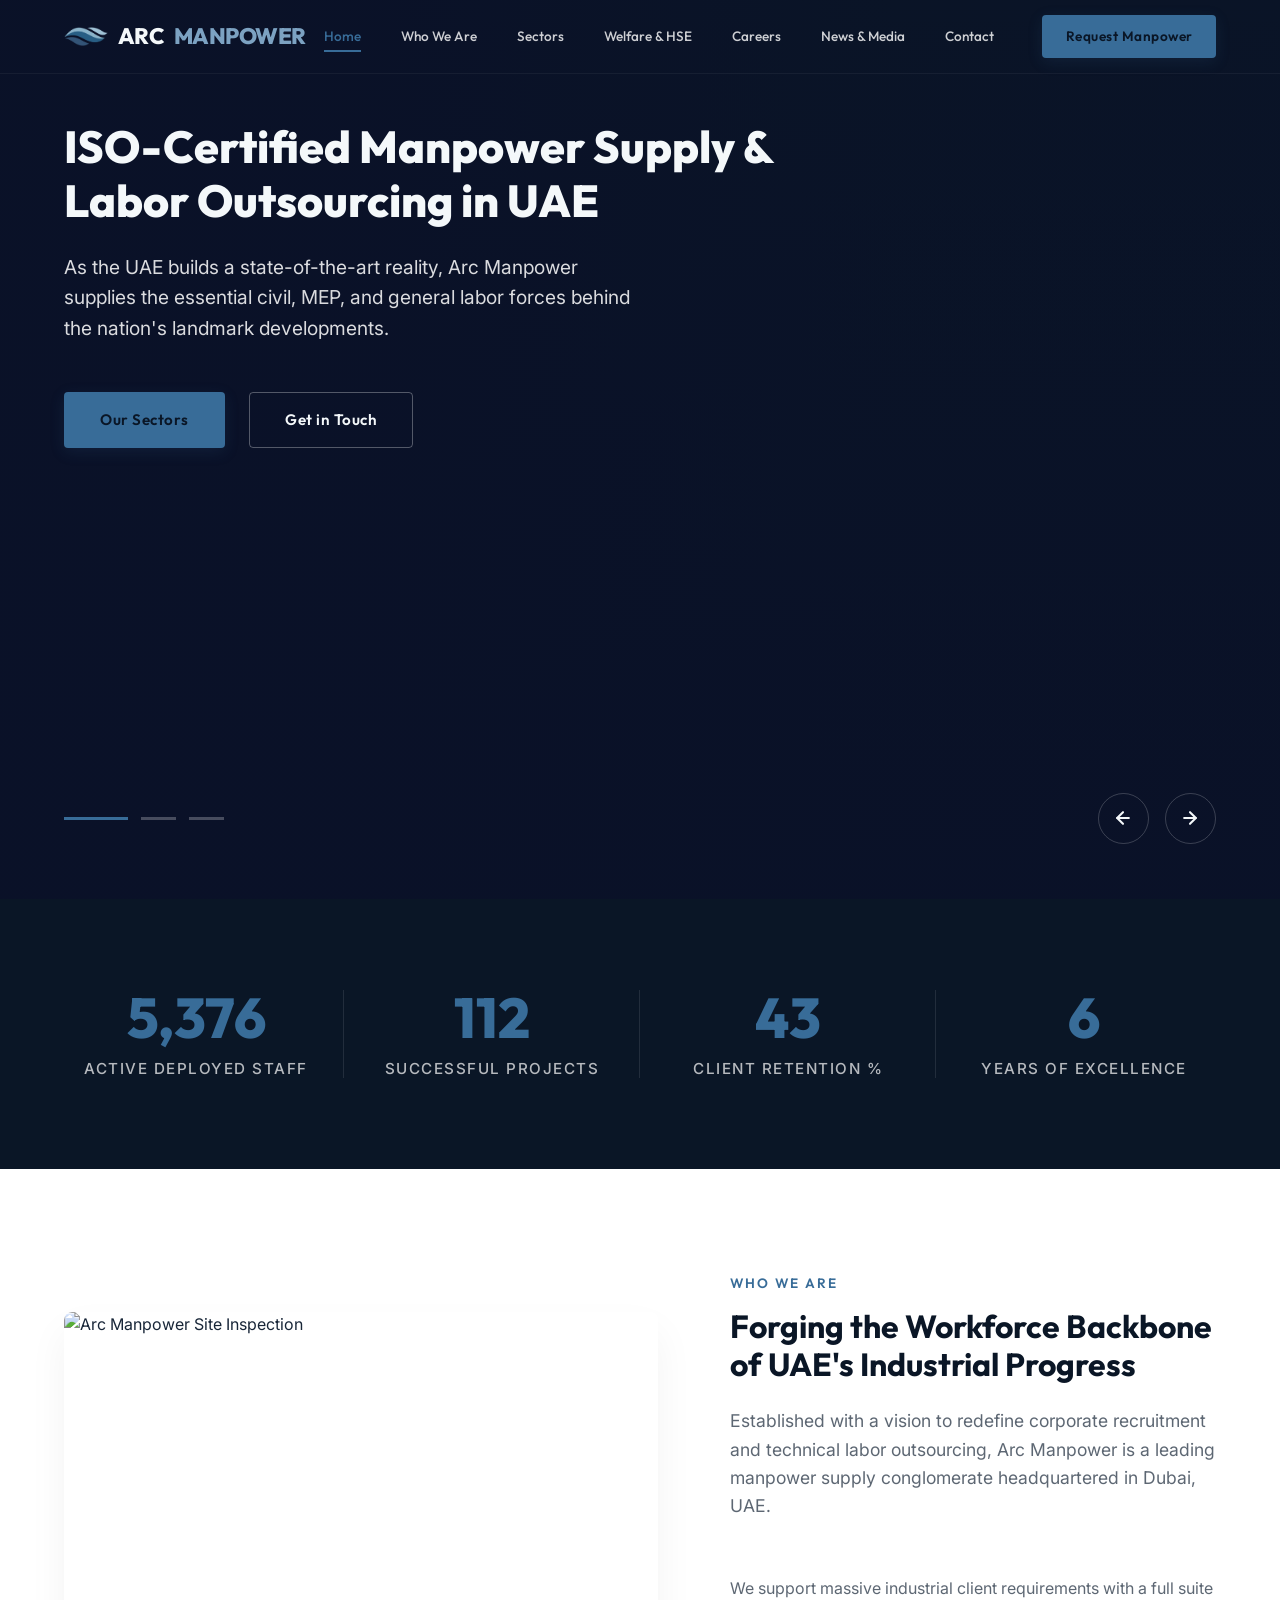
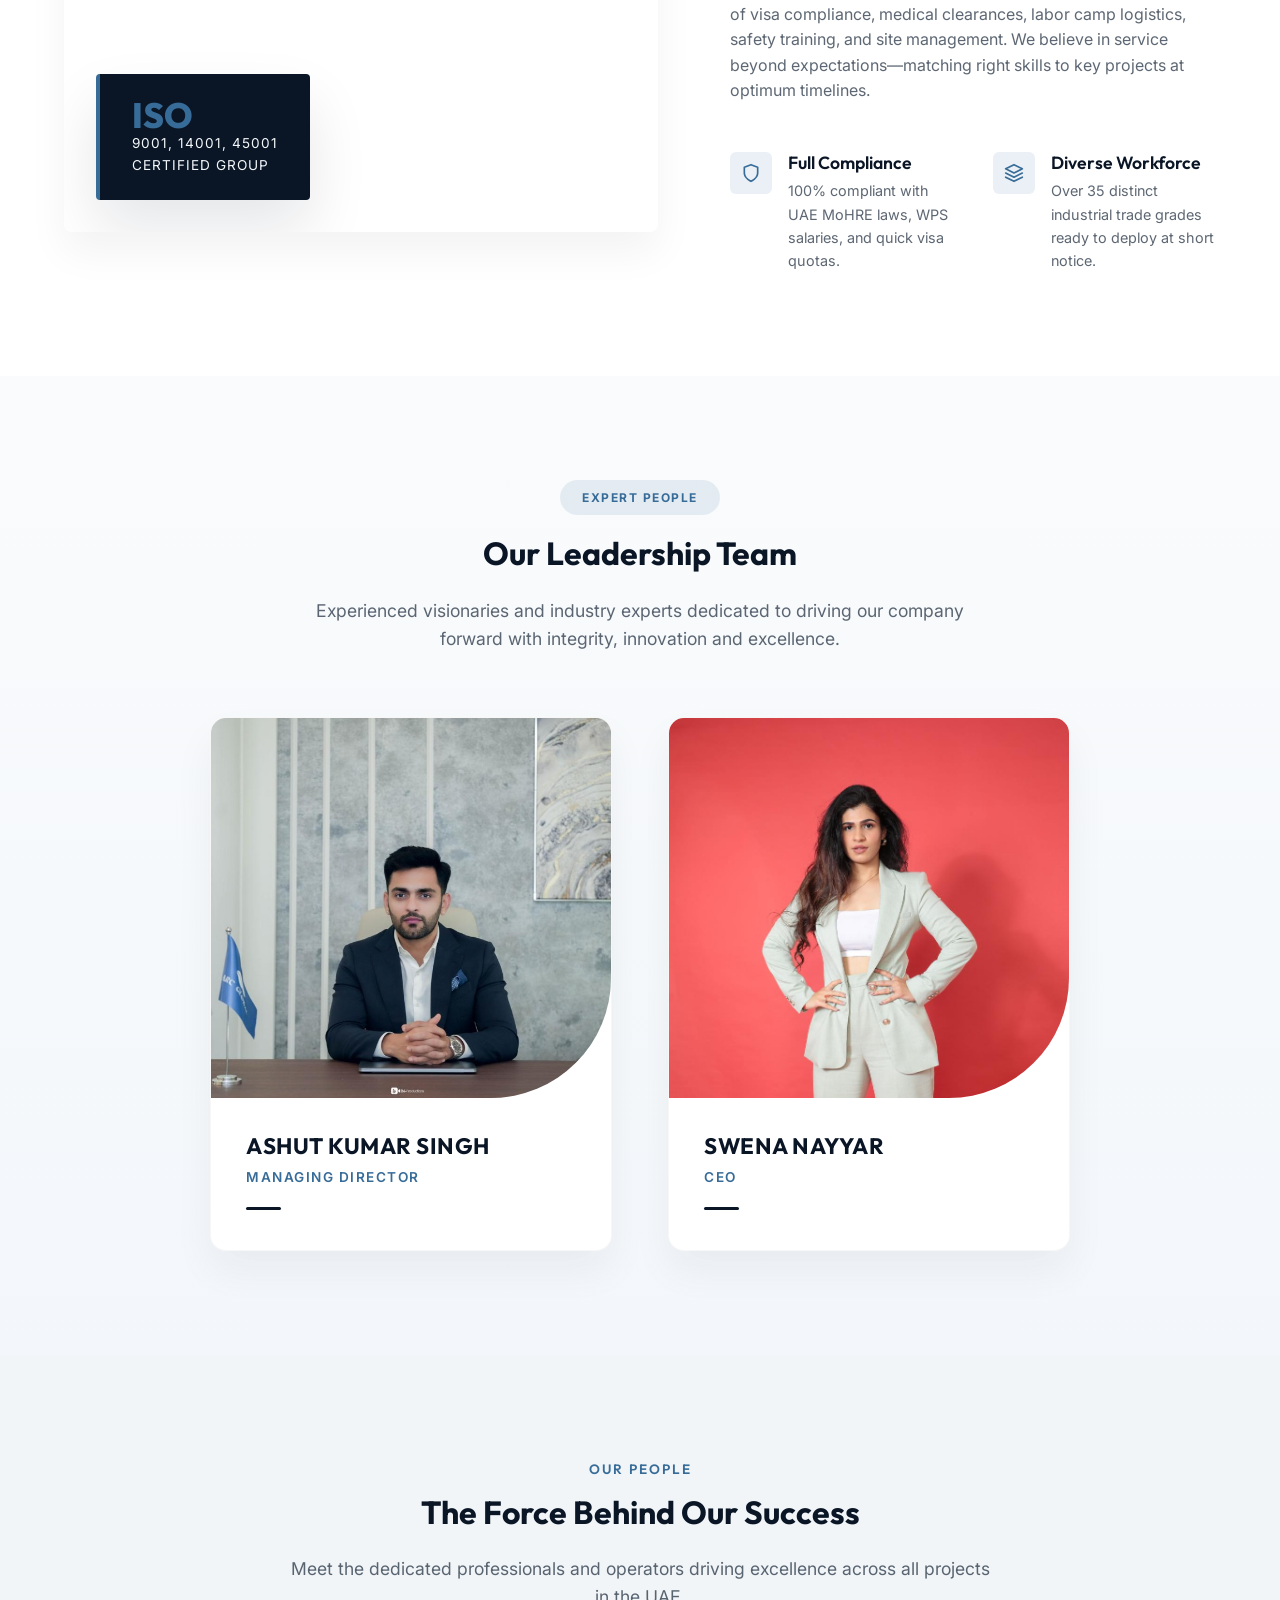
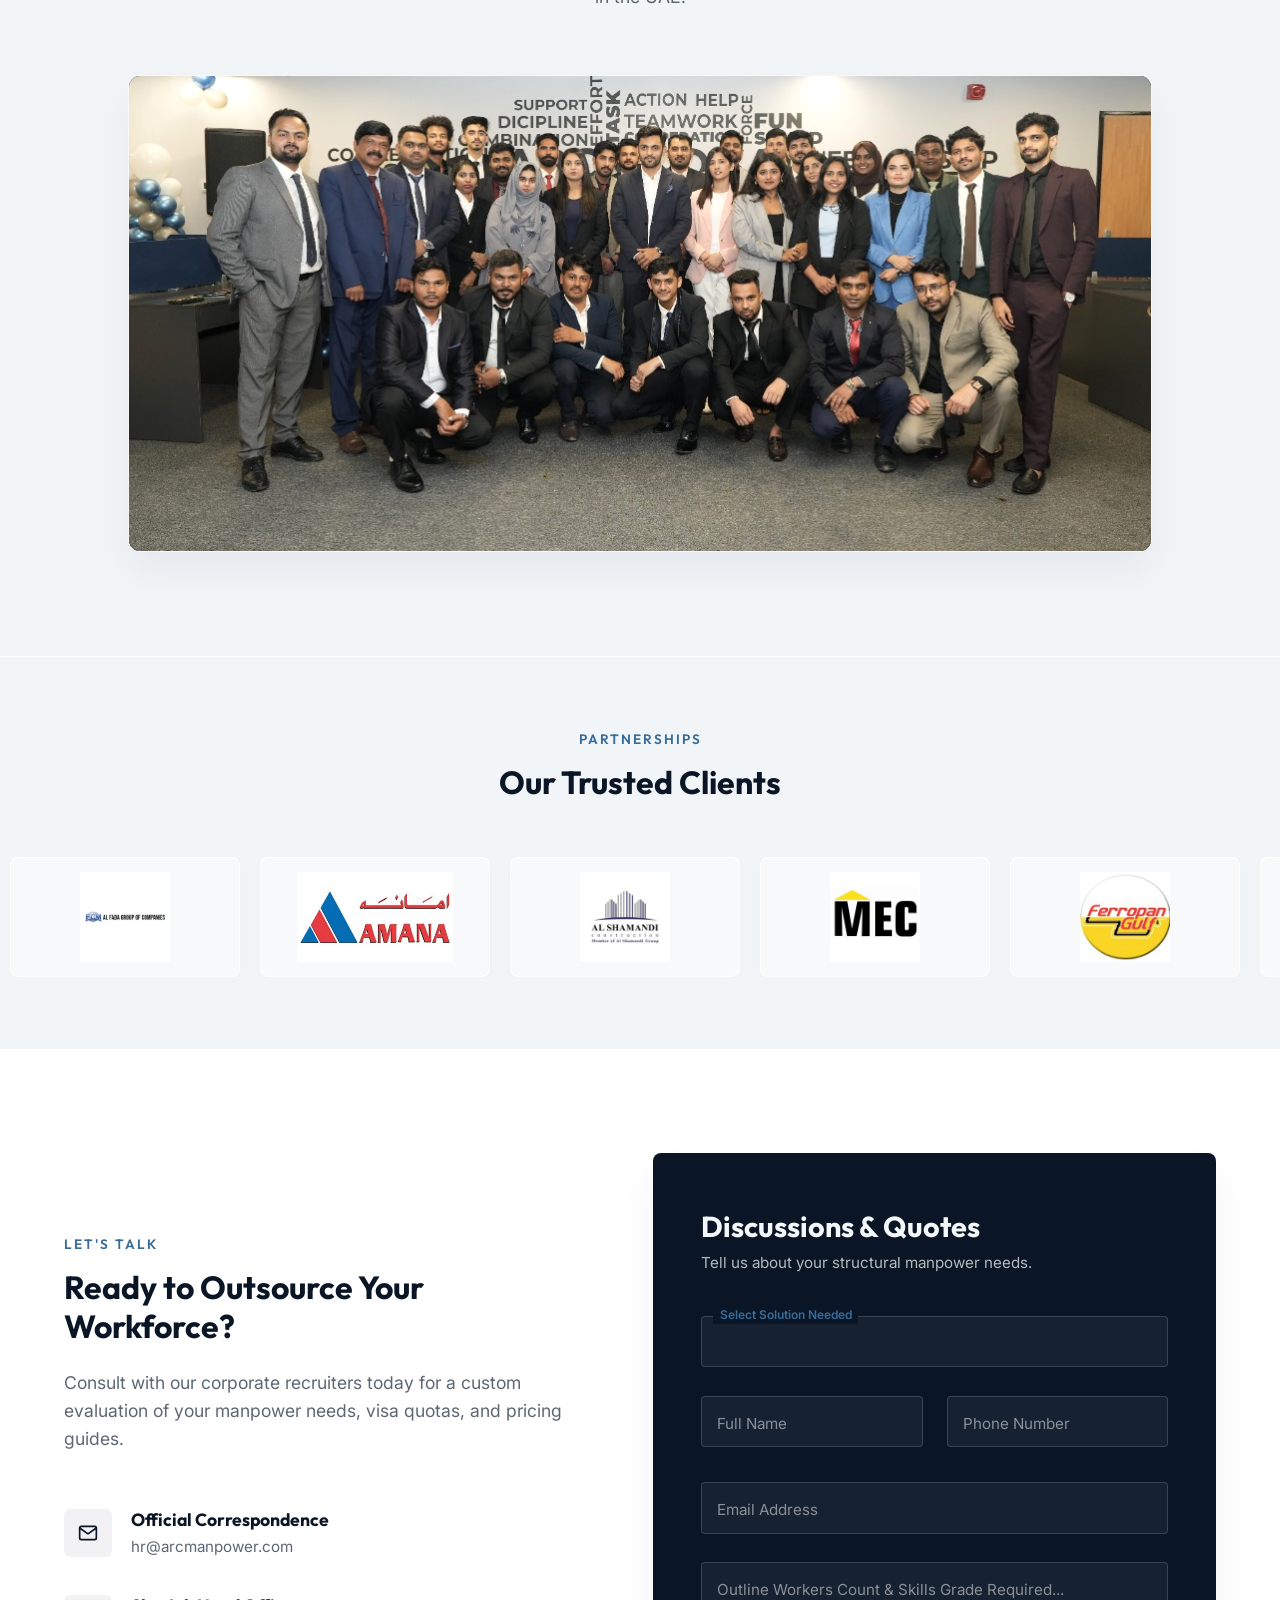
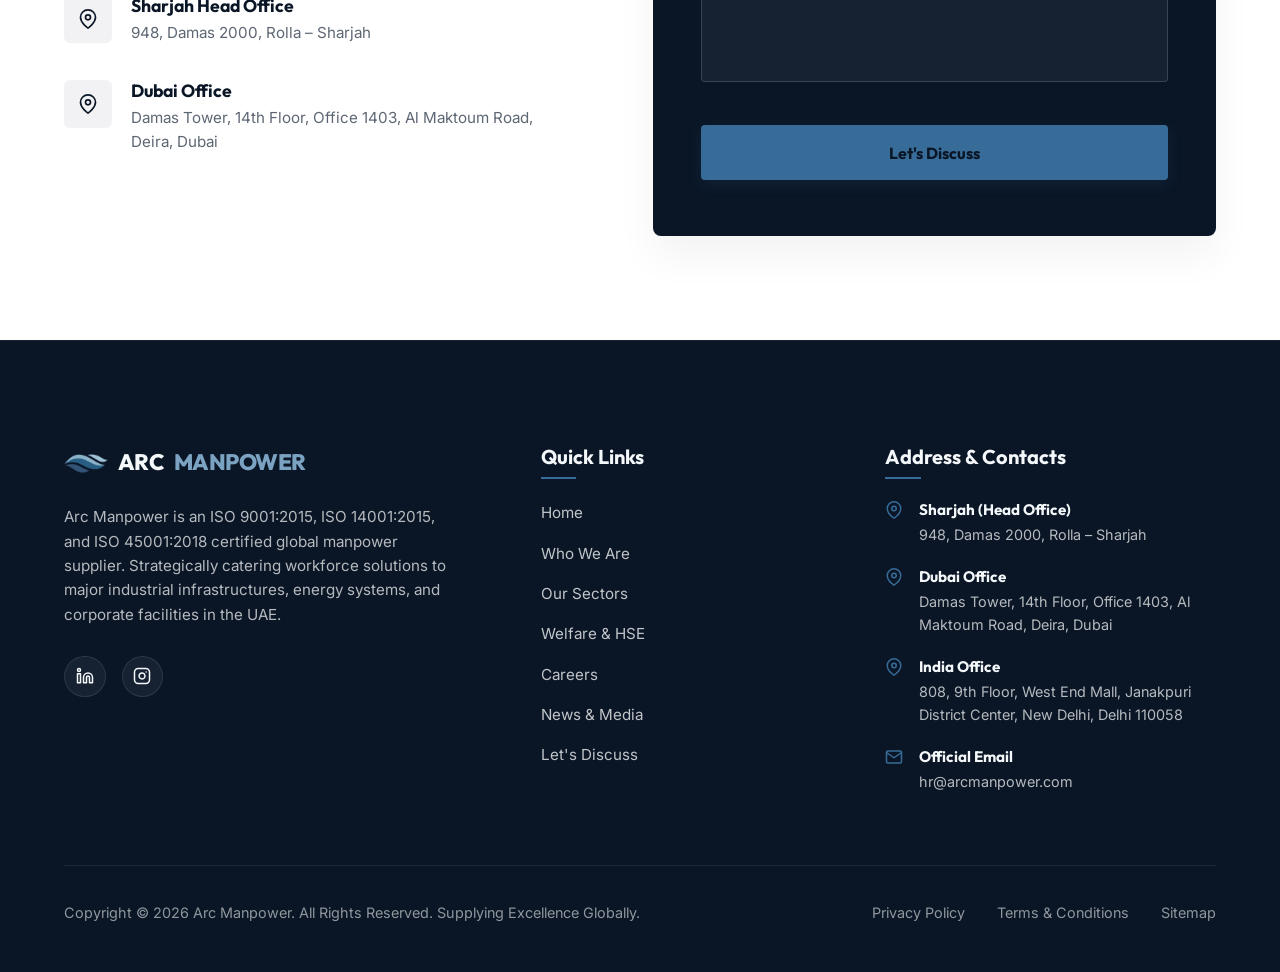
==== commit f3abf039: "Restrict page transition loader to initial open and manual reloads" ====
--- a/index.html
+++ b/index.html
@@ -27,6 +27,19 @@
 
   <!-- Stylesheets -->
   <link rel="stylesheet" href="styles.css" />
+
+  <!-- Check navigation context to restrict loader to initial open / manual reload -->
+  <script>
+    (function() {
+      const isReload = (window.performance && window.performance.getEntriesByType && window.performance.getEntriesByType('navigation')[0] && window.performance.getEntriesByType('navigation')[0].type === 'reload') || (window.performance && window.performance.navigation && window.performance.navigation.type === 1);
+      const hasLoadedBefore = sessionStorage.getItem('siteLoaded');
+      if (hasLoadedBefore && !isReload) {
+        document.documentElement.classList.add('no-loader');
+      } else {
+        sessionStorage.setItem('siteLoaded', 'true');
+      }
+    })();
+  </script>
 
   <!-- No-JS Page Transition Fallback -->
   <noscript>
--- a/styles.css
+++ b/styles.css
@@ -2657,7 +2657,7 @@
 }
 
 /* ============================================================
-   PAGE TRANSITION OVERLAY
+   PAGE ENTRANCE OVERLAY (load/reload only)
    ============================================================ */
 .page-transition-overlay {
   position: fixed;
@@ -2673,8 +2673,12 @@
   justify-content: center;
   opacity: 1;
   visibility: visible;
-  transition: opacity 0.4s cubic-bezier(0.16, 1, 0.3, 1), visibility 0.4s cubic-bezier(0.16, 1, 0.3, 1);
+  transition: opacity 0.4s ease-in-out, visibility 0.4s ease-in-out;
   pointer-events: all;
+}
+
+.no-loader .page-transition-overlay {
+  display: none !important;
 }
 
 .page-transition-overlay.fade-out {
@@ -2737,7 +2741,7 @@
   width: 0;
   background: linear-gradient(to right, var(--accent-light), var(--accent));
   border-radius: 4px;
-  animation: transition-bar-fill 1.5s cubic-bezier(0.16, 1, 0.3, 1) forwards;
+  animation: transition-bar-fill 0.85s cubic-bezier(0.1, 0.6, 0.3, 1) forwards;
 }
 
 @keyframes transition-logo-reveal {
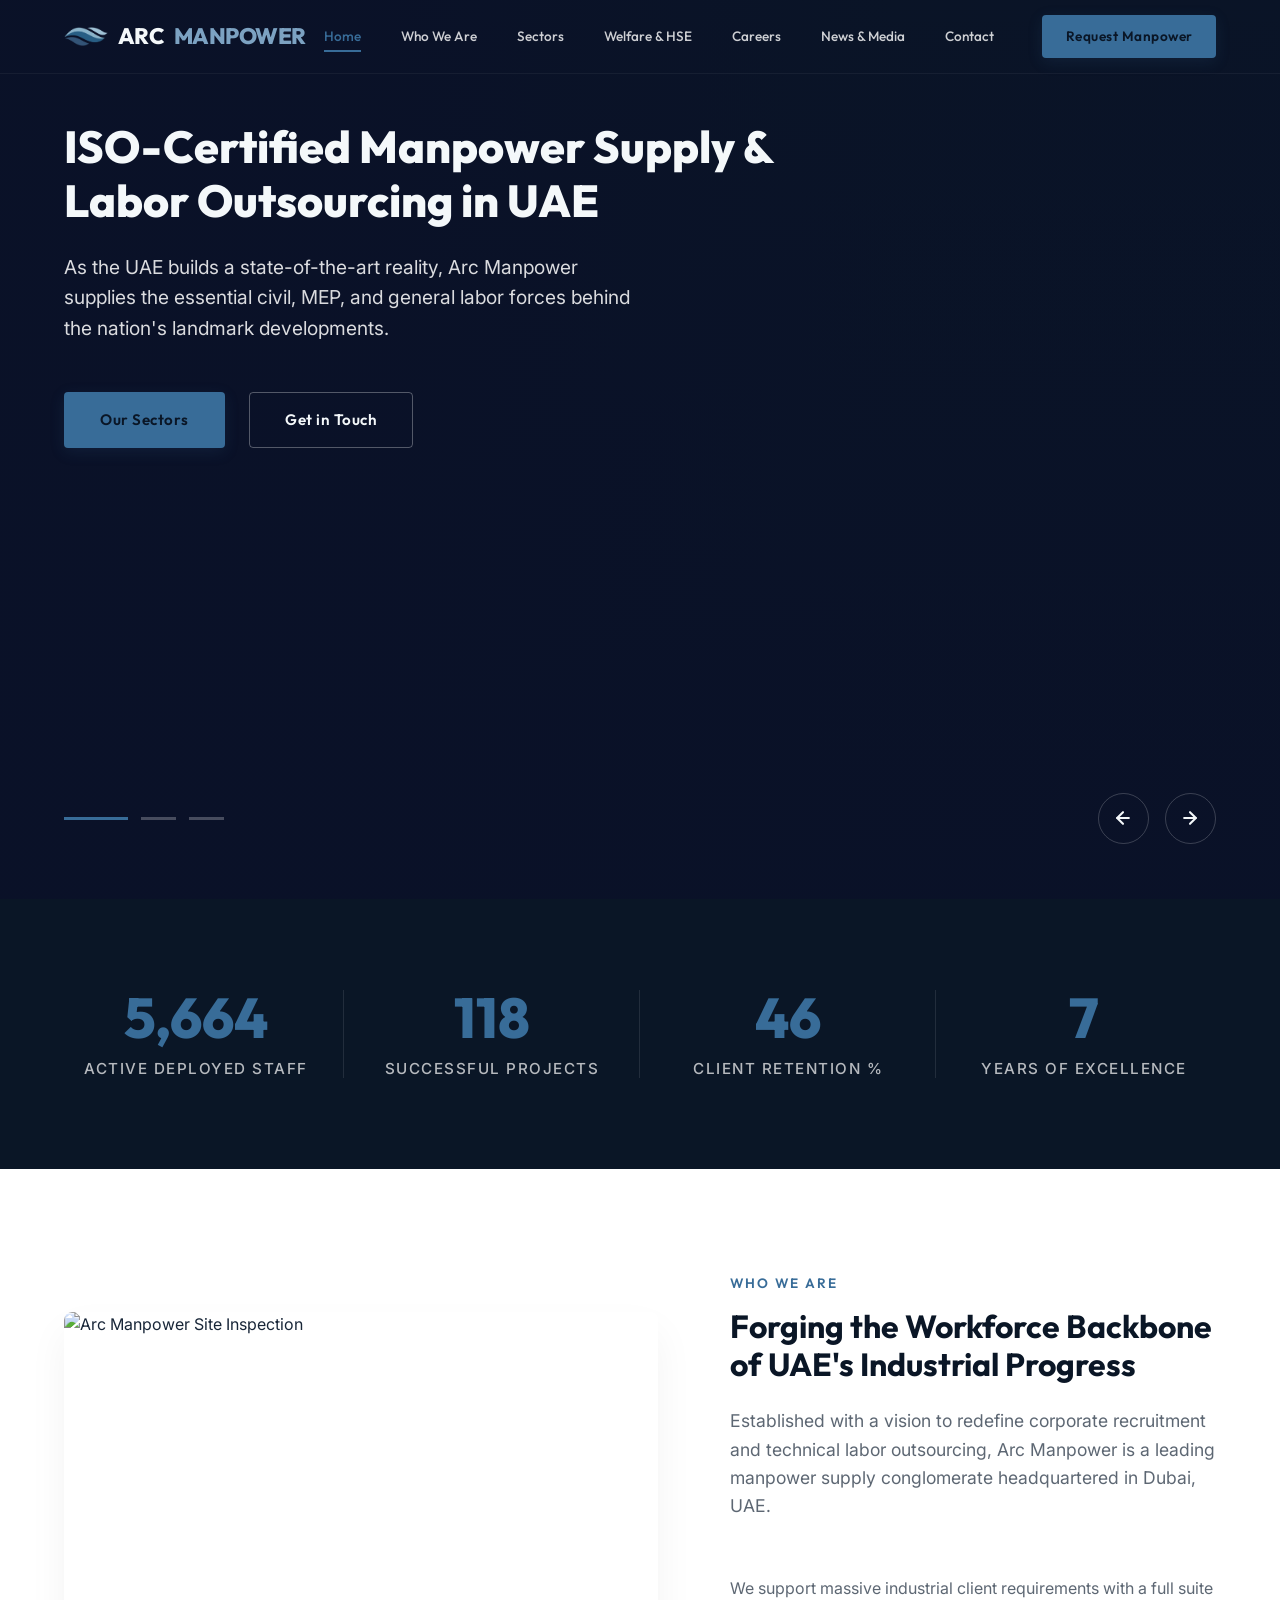
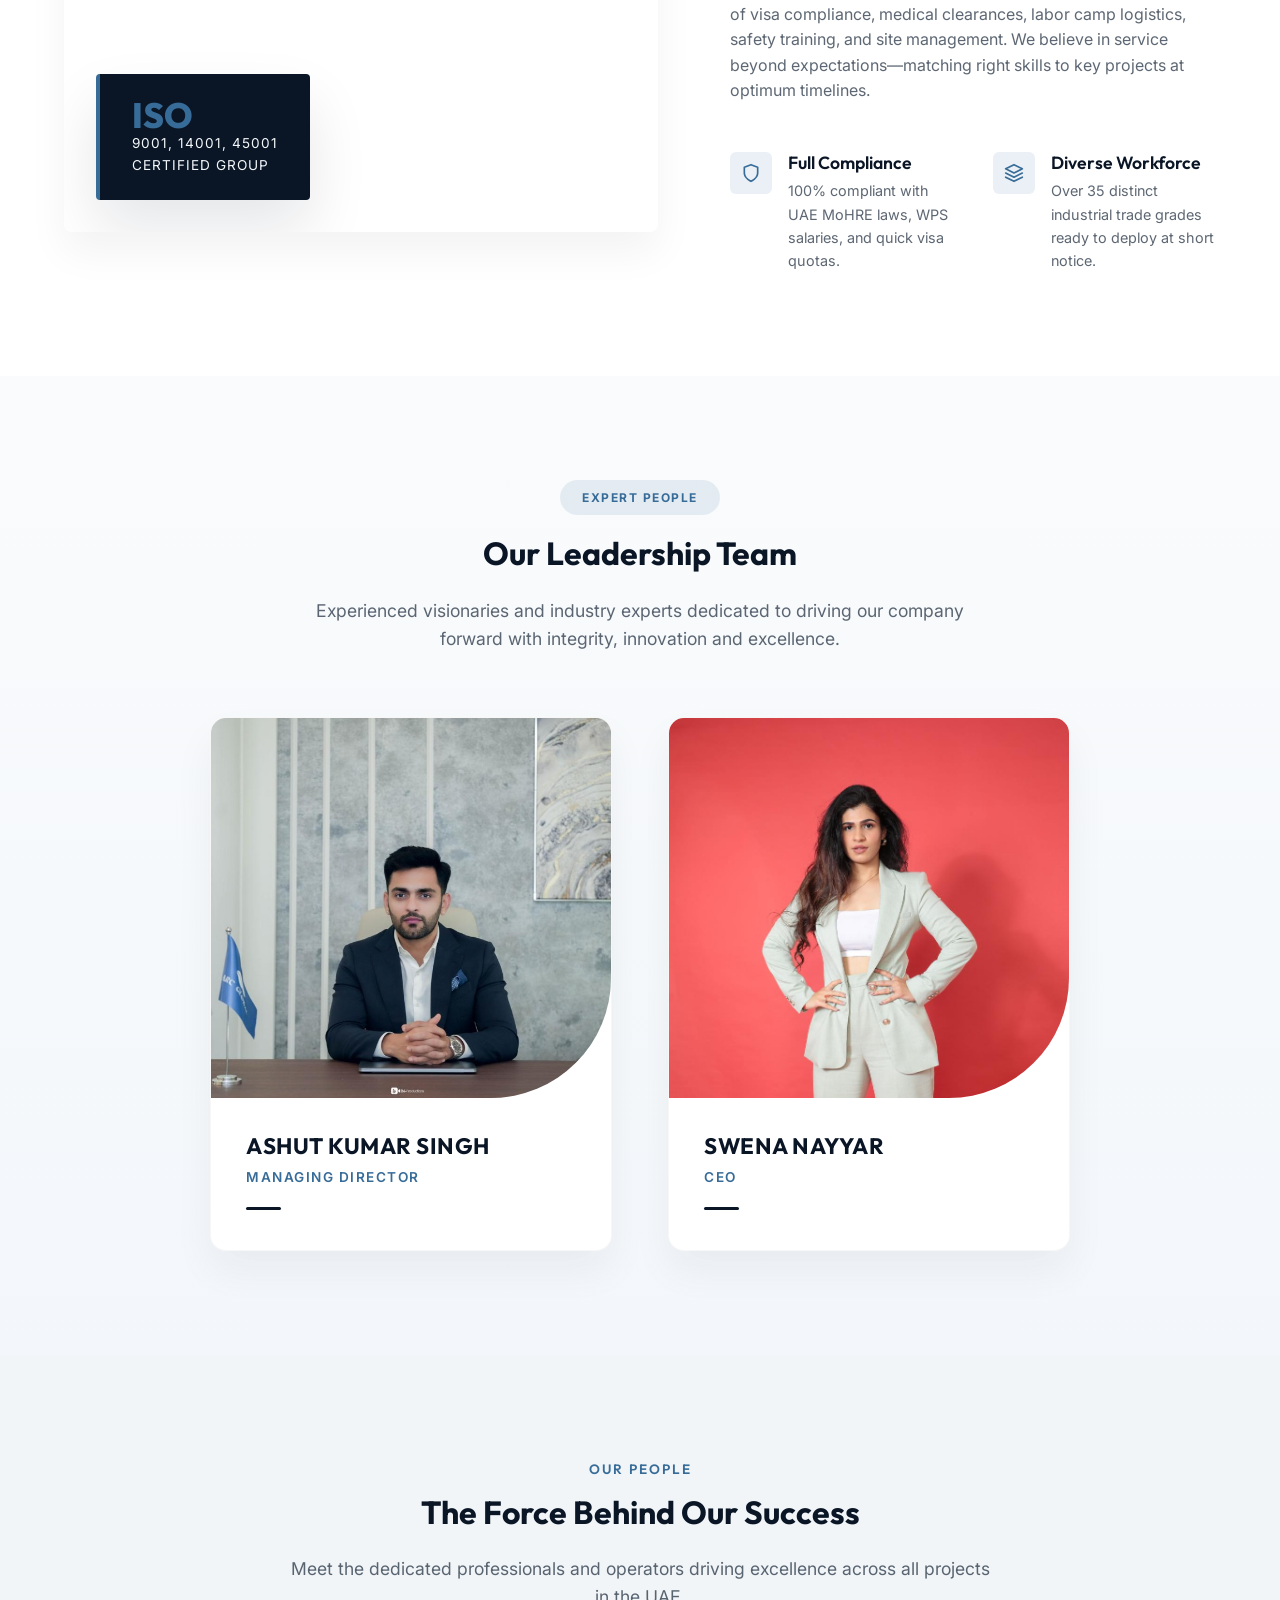
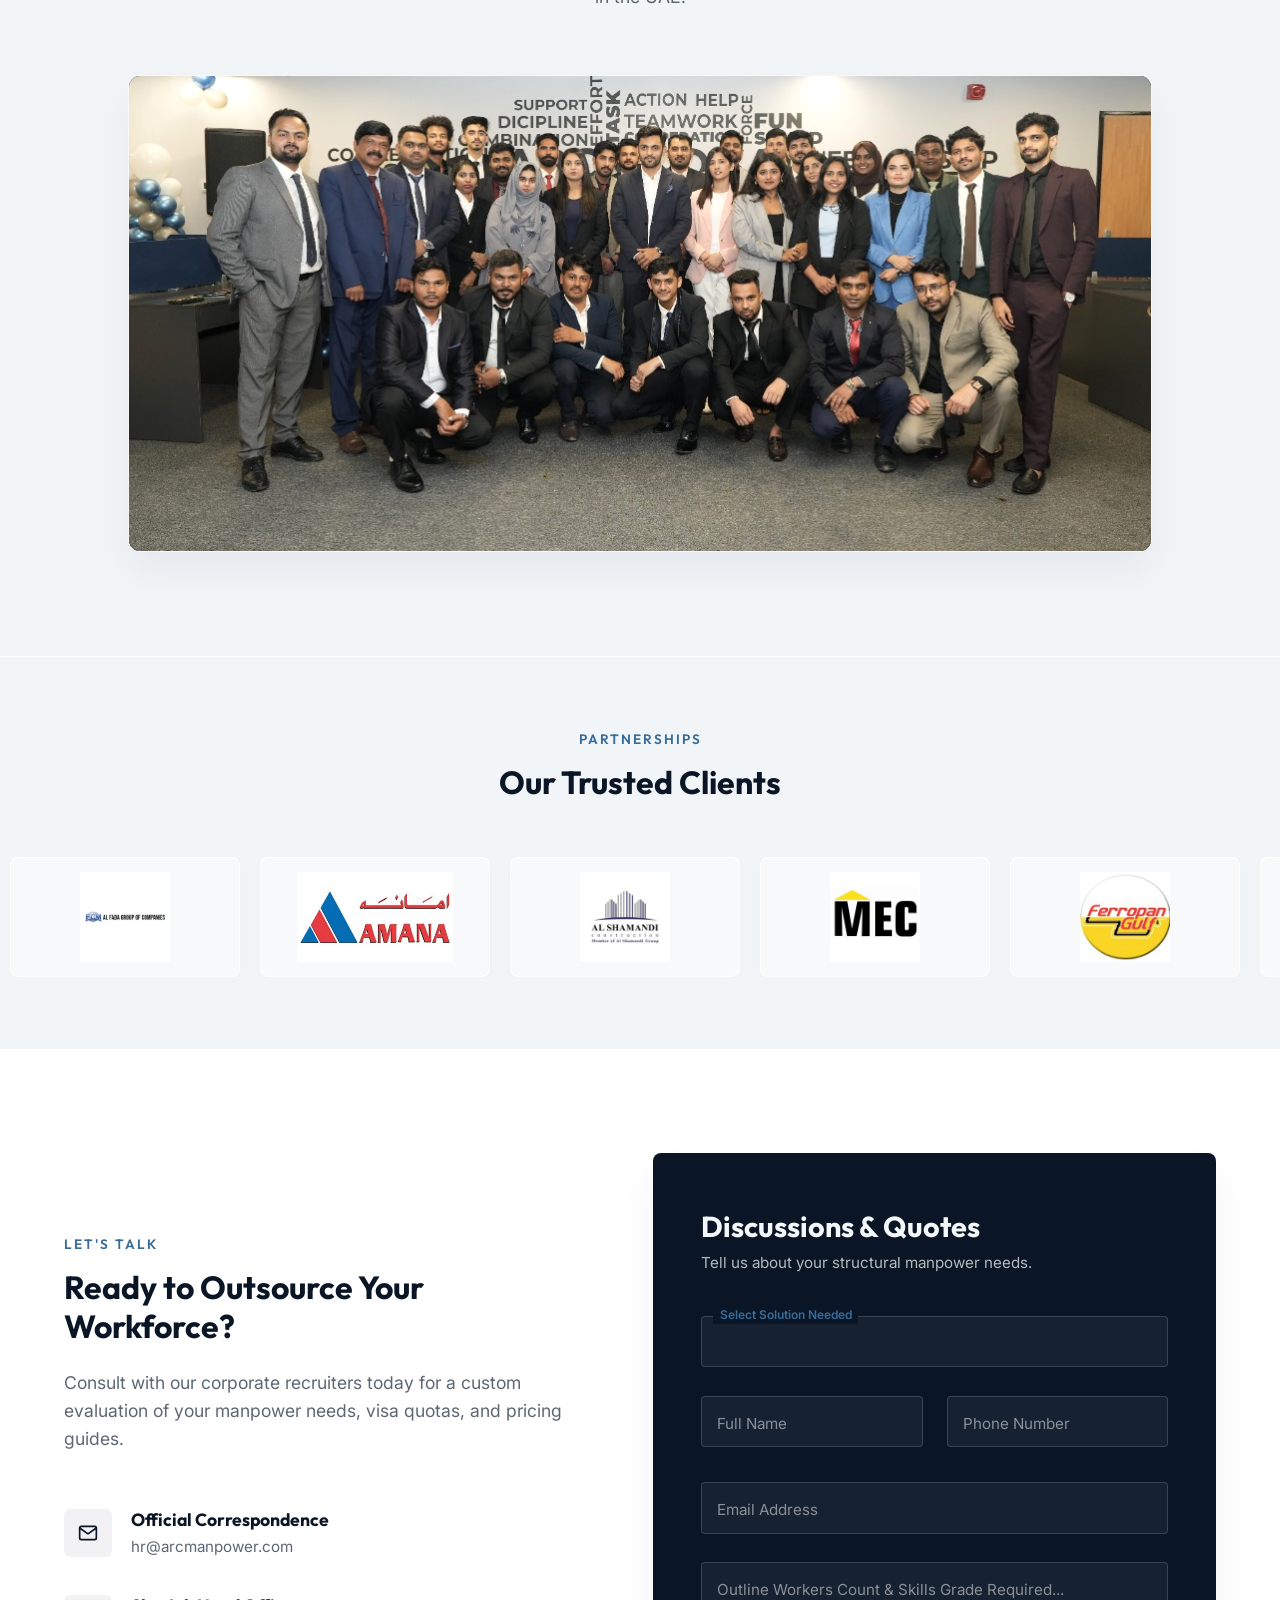
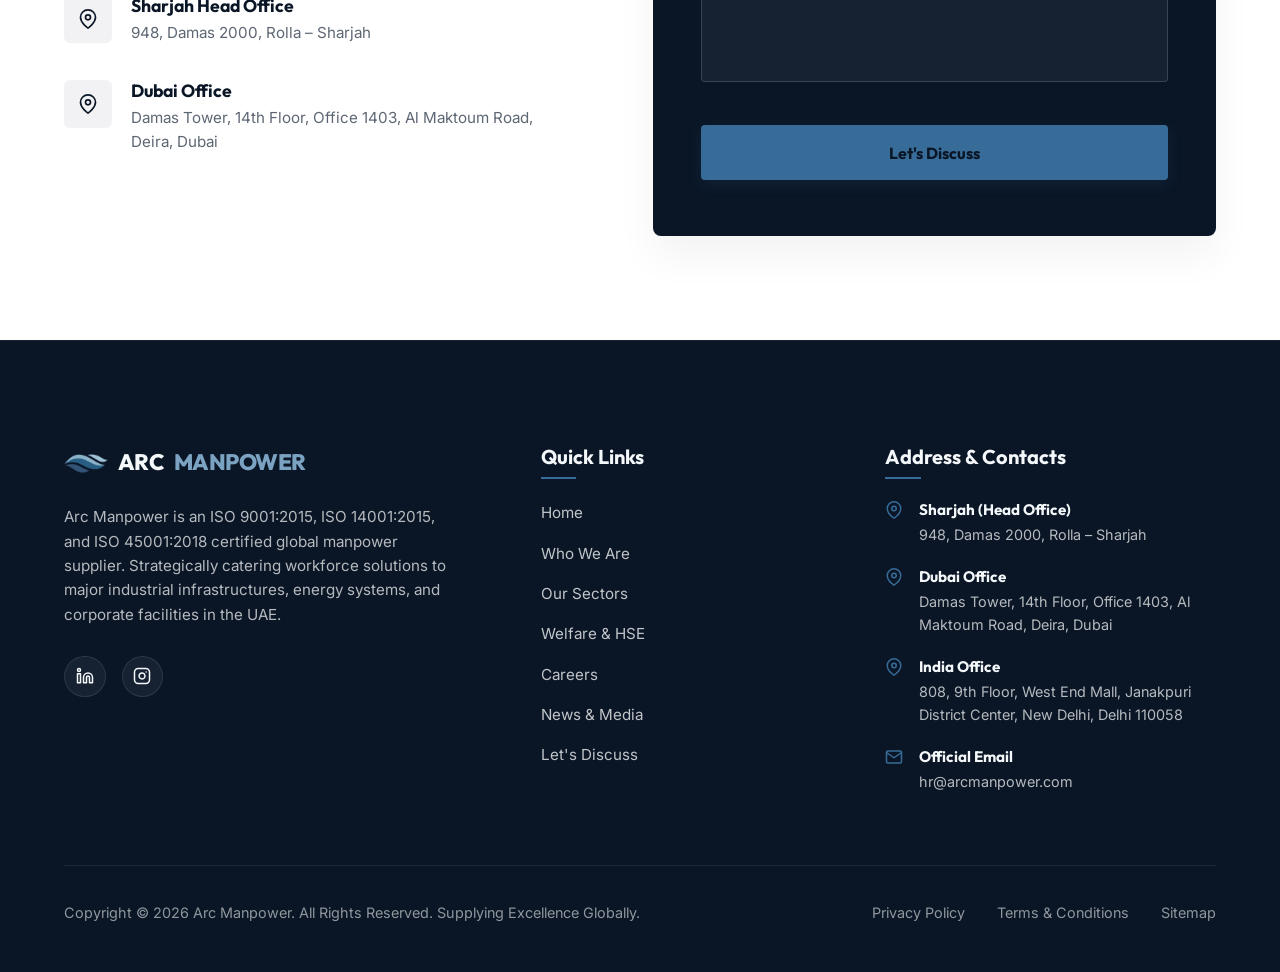
==== commit 75d7f419: "Add dedicated contact page, integrate medical camp photo in welfare page, and update navigation link" ====
--- a/index.html
+++ b/index.html
@@ -85,8 +85,8 @@
         <a href="welfare.html" class="nav-link">Welfare &amp; HSE</a>
         <a href="careers.html" class="nav-link">Careers</a>
         <a href="news.html" class="nav-link">News &amp; Media</a>
-        <a href="#contact" class="nav-link">Contact</a>
-        <a href="#contact" class="btn-premium btn-primary"
+        <a href="contact.html" class="nav-link">Contact</a>
+        <a href="contact.html" class="btn-premium btn-primary"
           style="padding: 0.6rem 1.4rem; font-size: 0.85rem; margin-left: 0.5rem;">Request Manpower</a>
       </nav>
 
@@ -113,7 +113,7 @@
             labor forces behind the nation's landmark developments.</p>
           <div class="hero-buttons">
             <a href="#services" class="btn-premium btn-primary">Our Sectors</a>
-            <a href="#contact" class="btn-premium btn-secondary">Get in Touch</a>
+            <a href="contact.html" class="btn-premium btn-secondary">Get in Touch</a>
           </div>
         </div>
       </div>
@@ -129,7 +129,7 @@
             compliance and severe industrial safety procedures.</p>
           <div class="hero-buttons">
             <a href="#services" class="btn-premium btn-primary">View Credentials</a>
-            <a href="#contact" class="btn-premium btn-secondary">Request Call</a>
+            <a href="contact.html" class="btn-premium btn-secondary">Request Call</a>
           </div>
         </div>
       </div>
@@ -145,7 +145,7 @@
             trained teams that elevate customer experience.</p>
           <div class="hero-buttons">
             <a href="#services" class="btn-premium btn-primary">Explore Services</a>
-            <a href="#contact" class="btn-premium btn-secondary">Consult an Expert</a>
+            <a href="contact.html" class="btn-premium btn-secondary">Consult an Expert</a>
           </div>
         </div>
       </div>
@@ -607,7 +607,7 @@
             <a href="welfare.html">Welfare &amp; HSE</a>
             <a href="careers.html">Careers</a>
             <a href="news.html">News &amp; Media</a>
-            <a href="index.html#contact">Let's Discuss</a>
+            <a href="contact.html">Let's Discuss</a>
           </div>
         </div>
 
--- a/styles.css
+++ b/styles.css
@@ -960,6 +960,68 @@
   opacity: 0.9;
 }
 
+/* Quote Card Variant - Medical Camp Photo Section */
+.welfare-quote-card {
+  background: linear-gradient(135deg, var(--primary) 0%, #1a3a52 100%);
+  color: var(--text-light);
+  border: 1px solid rgba(124, 162, 194, 0.3);
+  top: auto;
+  bottom: -2rem;
+  right: -2rem;
+  max-width: 280px;
+  padding: 2rem 2rem 1.8rem;
+}
+
+.welfare-quote-icon {
+  font-family: Georgia, serif;
+  font-size: 3rem;
+  line-height: 1;
+  color: var(--accent);
+  margin-bottom: 0.6rem;
+  display: block;
+  opacity: 0.7;
+}
+
+.welfare-quote-card h4 {
+  color: var(--text-light);
+  font-size: 1.05rem;
+  font-style: italic;
+  font-weight: 600;
+  margin-bottom: 0.75rem;
+  line-height: 1.4;
+}
+
+.welfare-quote-card p {
+  color: rgba(255,255,255,0.72);
+  font-size: 0.82rem;
+}
+
+/* Image stack with caption badge */
+.welfare-img-stack {
+  position: relative;
+}
+
+.welfare-img-caption {
+  position: absolute;
+  bottom: 0;
+  left: 0;
+  right: 0;
+  background: linear-gradient(to top, rgba(10,22,38,0.85) 0%, transparent 100%);
+  color: rgba(255,255,255,0.9);
+  padding: 2.5rem 1.5rem 1.2rem;
+  font-family: 'Outfit', sans-serif;
+  font-size: 0.82rem;
+  font-weight: 600;
+  letter-spacing: 1px;
+  text-transform: uppercase;
+  display: flex;
+  align-items: center;
+  gap: 0.5rem;
+  border-bottom-left-radius: 8px;
+  border-bottom-right-radius: 8px;
+  pointer-events: none;
+}
+
 /* Careers Portal Section & Tab System */
 .careers {
   background-color: var(--bg-light);
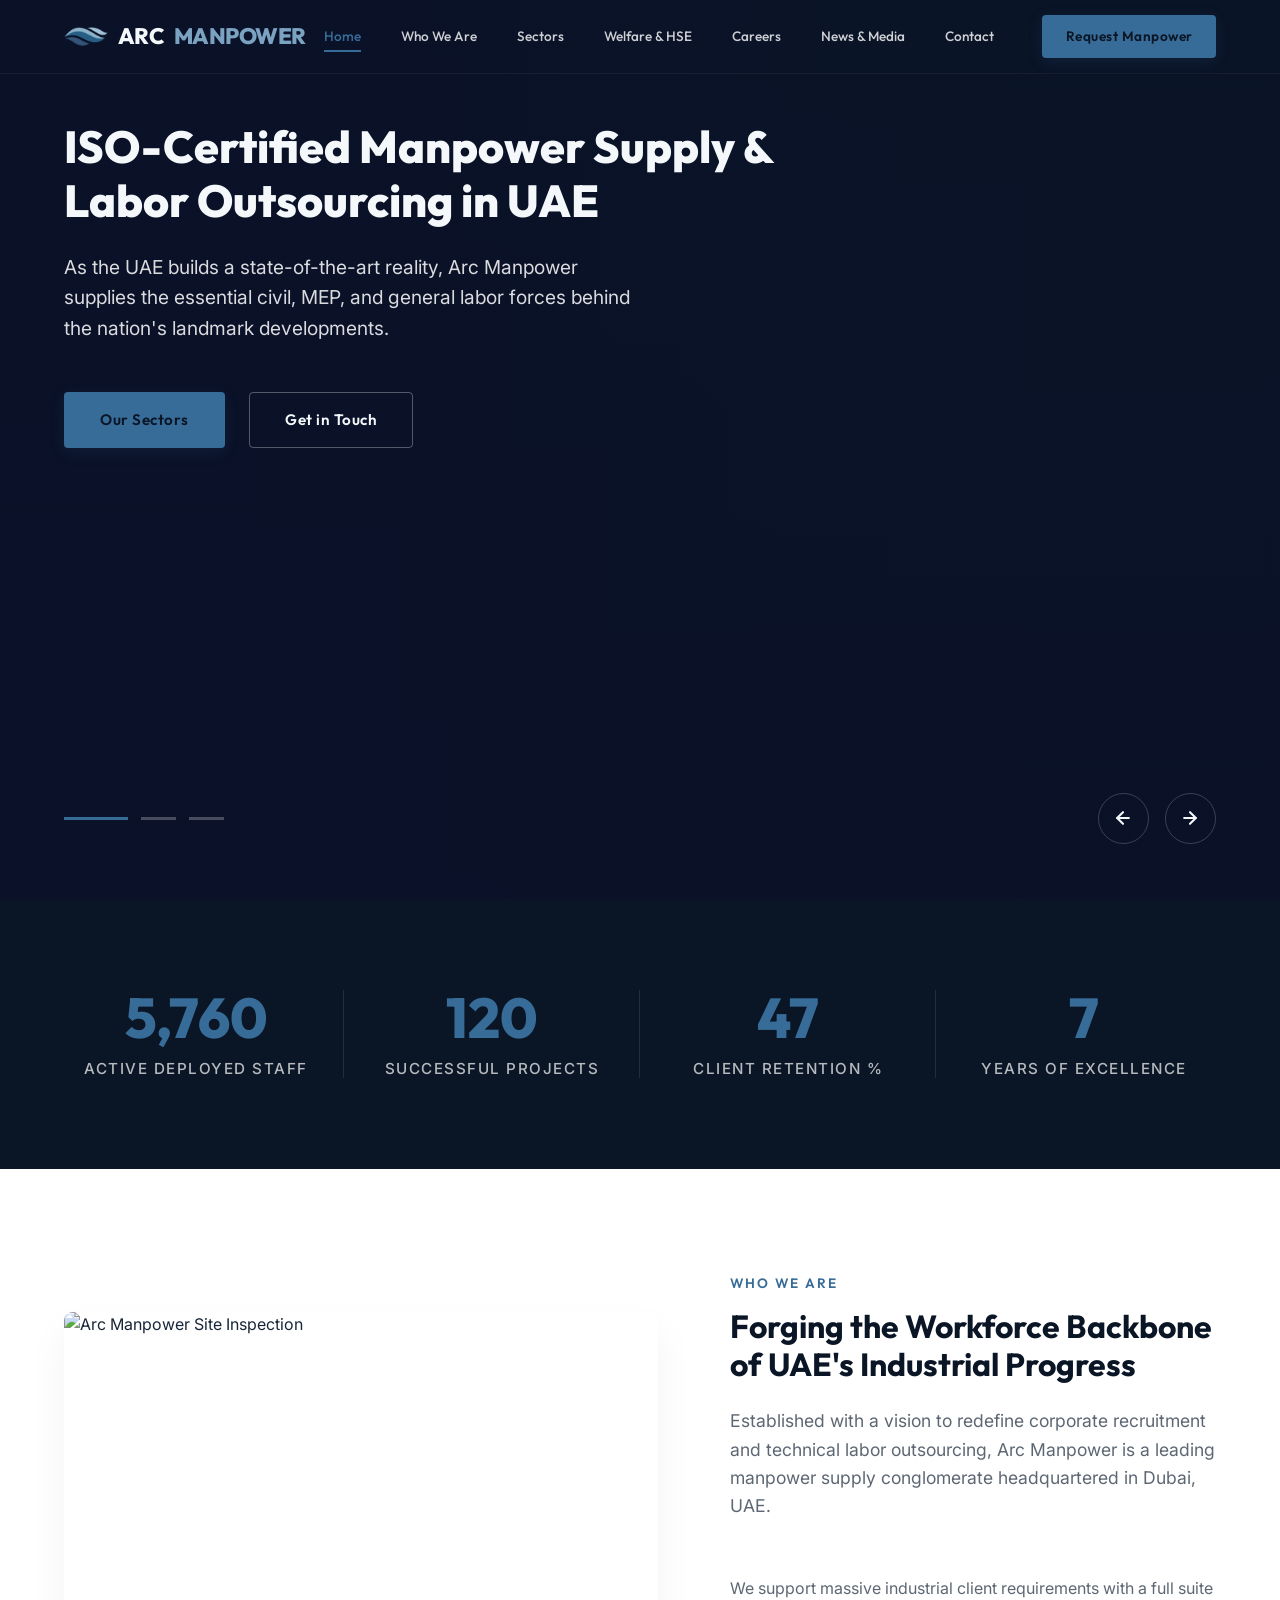
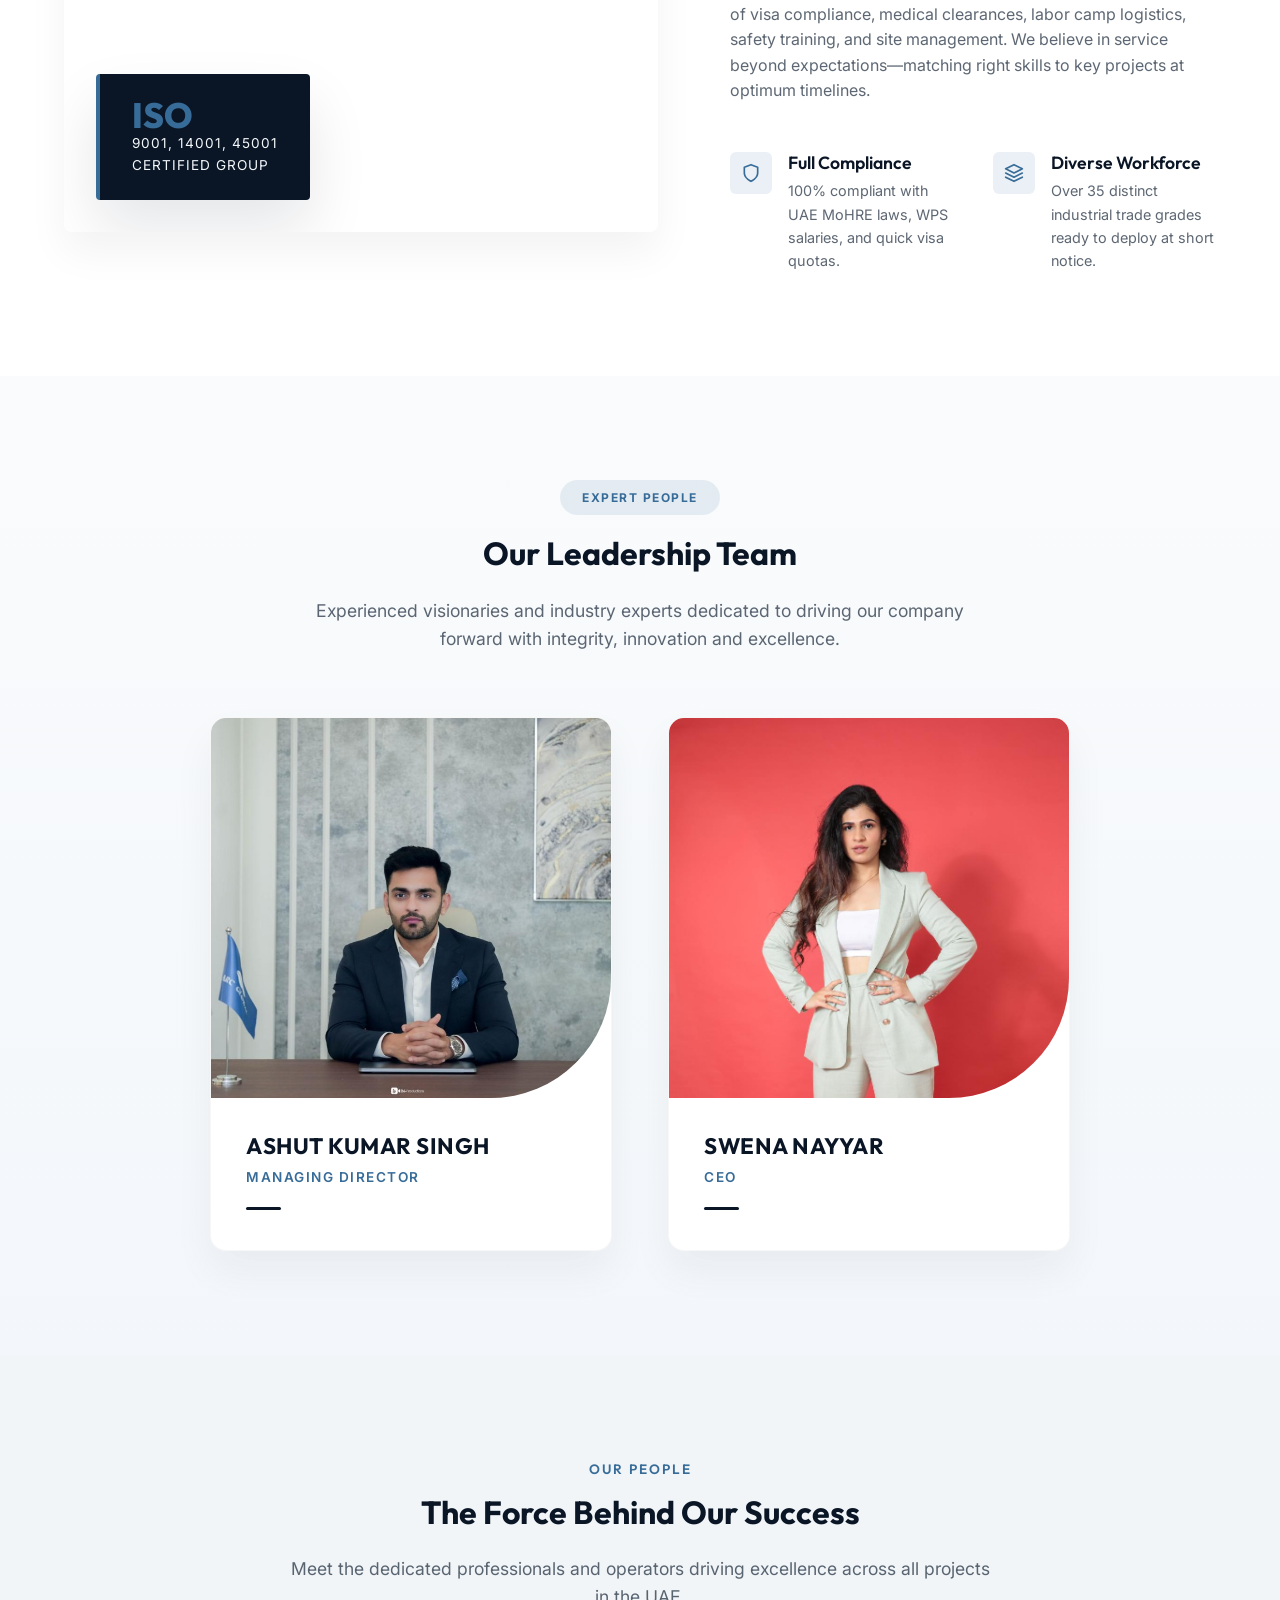
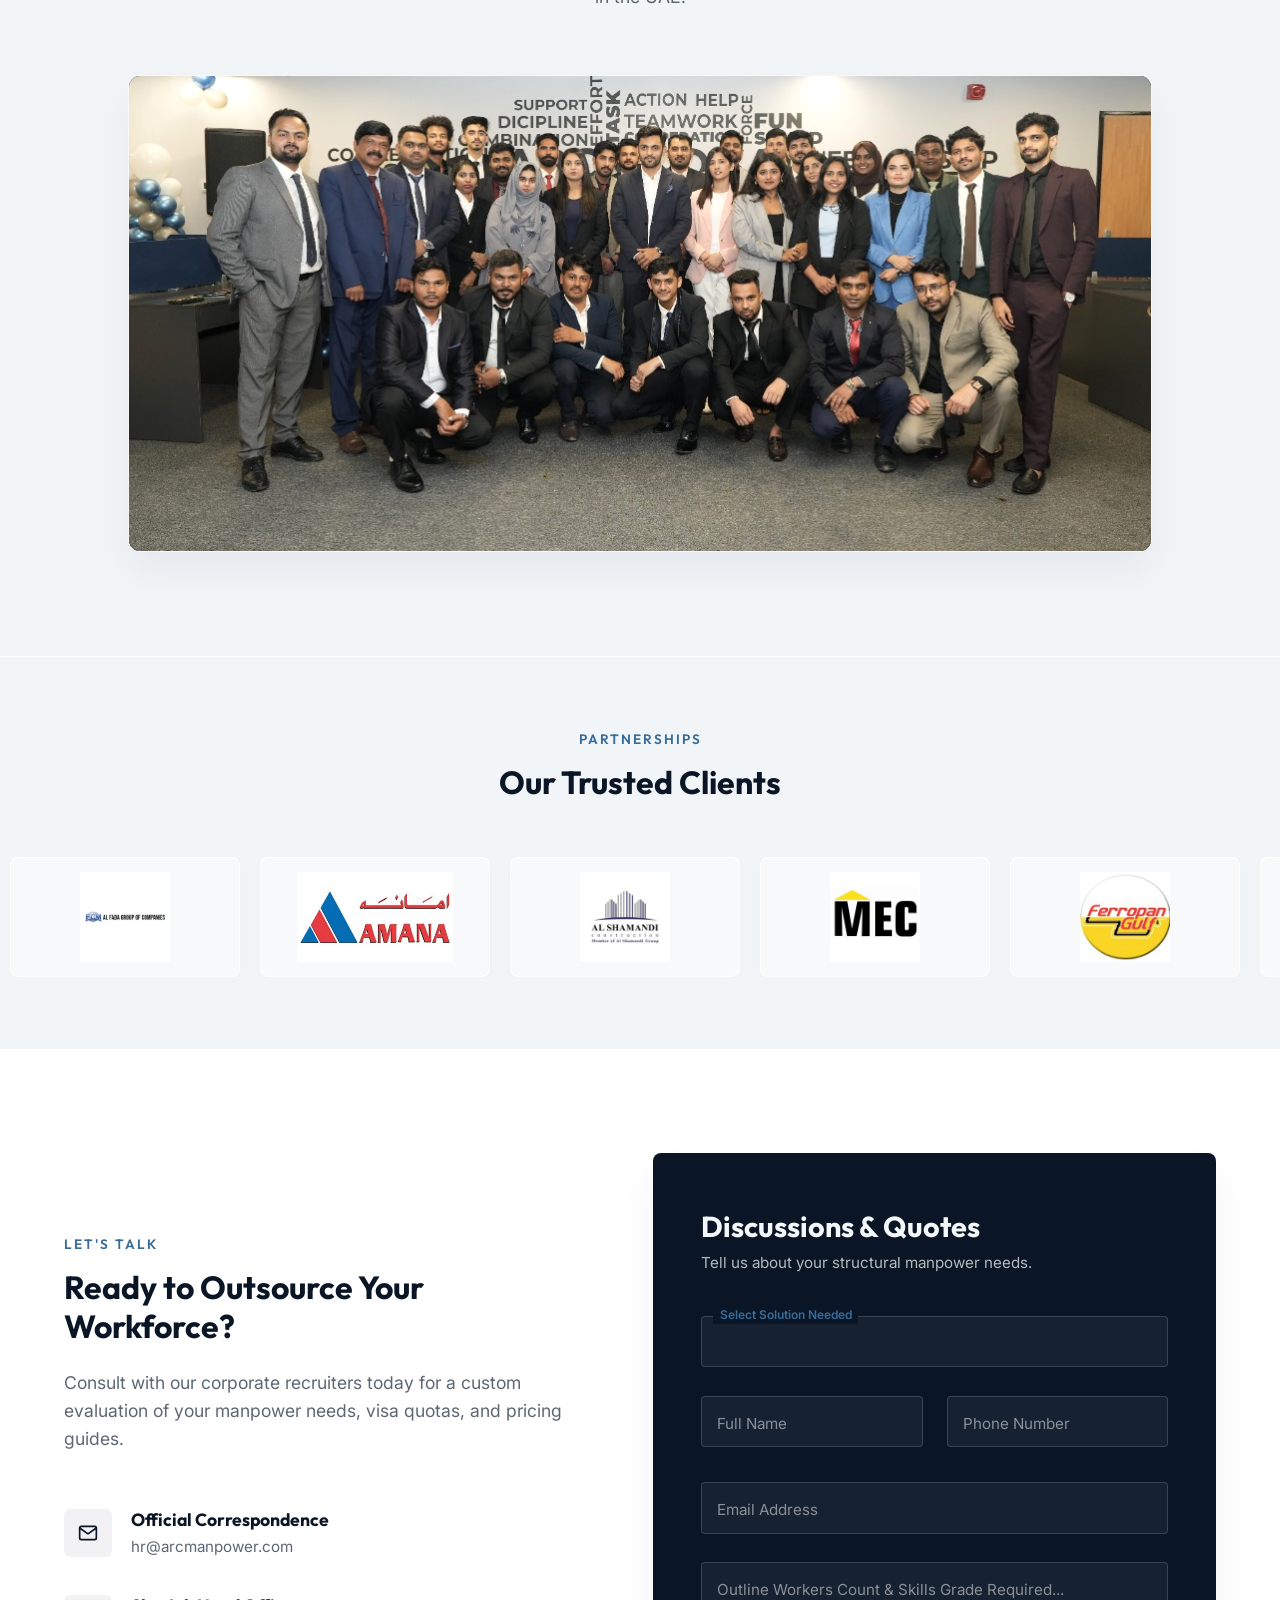
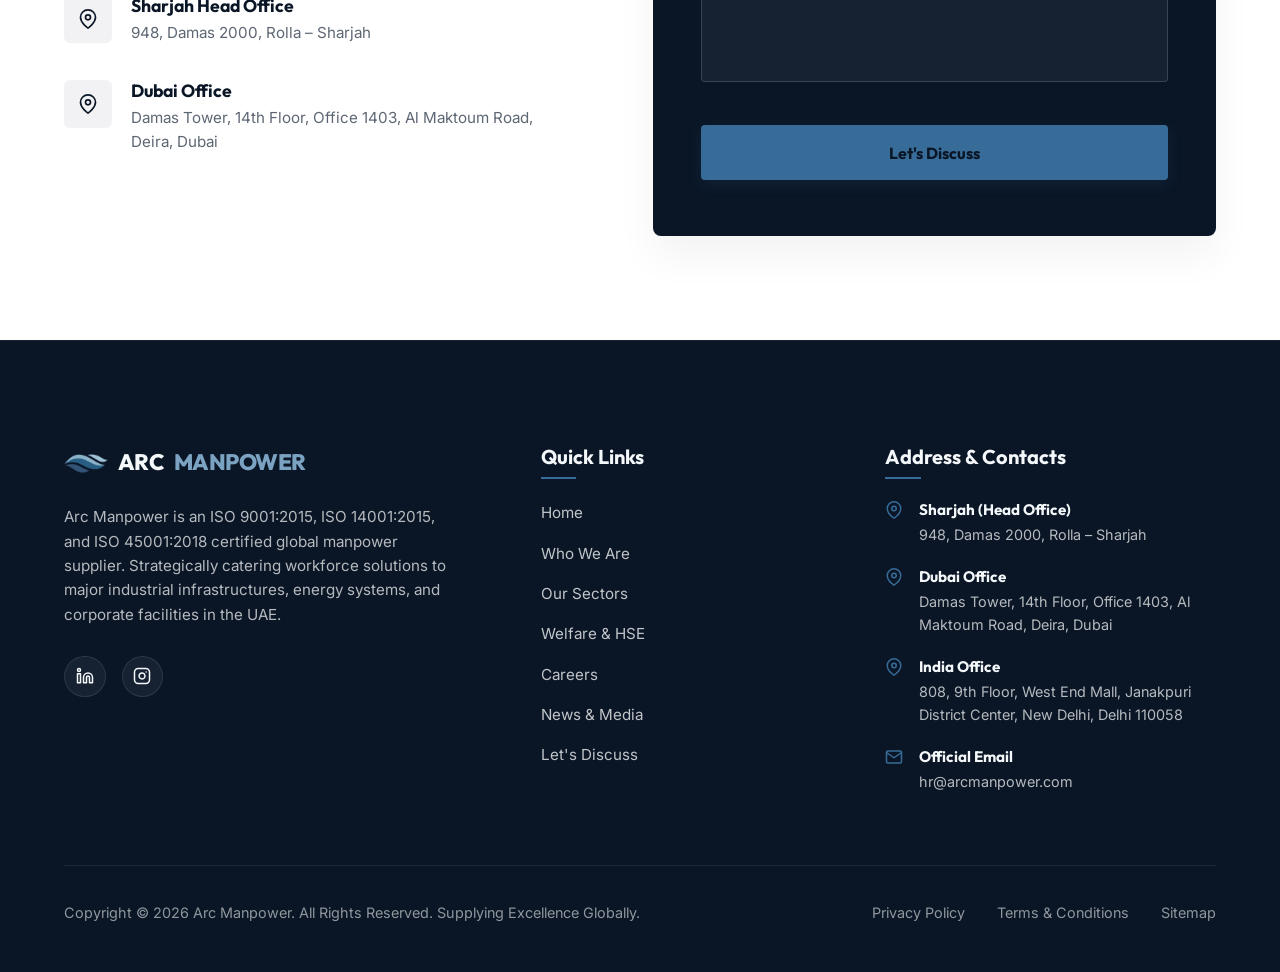
==== commit 7ed798f4: "Optimize site responsiveness for mobile and tablet on iOS/Android" ====
--- a/index.html
+++ b/index.html
@@ -3,7 +3,7 @@
 
 <head>
   <meta charset="utf-8" />
-  <meta name="viewport" content="width=device-width, initial-scale=1, shrink-to-fit=no" />
+  <meta name="viewport" content="width=device-width, initial-scale=1, shrink-to-fit=no, viewport-fit=cover" />
   <meta name="description"
     content="Arc Manpower (arcmanpower.ae) is the leading ISO-certified manpower supply company in UAE, providing top-tier labor supply in Dubai, recruitment agency services in Abu Dhabi, and premium workforce solutions across construction, oil & gas, hospitality, and logistics." />
   <meta name="keywords"
--- a/styles.css
+++ b/styles.css
@@ -60,6 +60,32 @@
   overflow-x: hidden;
 }
 
+/* Touch highlight optimization for iOS/Android */
+a, button, select, input, textarea, .indicator, .arrow, .social-circle, .tab-btn {
+  -webkit-tap-highlight-color: transparent;
+}
+
+/* Navigation backdrop overlay */
+.nav-backdrop {
+  position: fixed;
+  top: 0;
+  left: 0;
+  width: 100vw;
+  height: 100vh;
+  background-color: rgba(10, 22, 38, 0.6);
+  backdrop-filter: blur(4px);
+  -webkit-backdrop-filter: blur(4px);
+  z-index: 99;
+  opacity: 0;
+  visibility: hidden;
+  transition: var(--transition-smooth);
+}
+
+.nav-backdrop.active {
+  opacity: 1;
+  visibility: visible;
+}
+
 /* Page Load Entrance Animations (Opening data like a flow) */
 @keyframes fadeInUp {
   from {
@@ -263,14 +289,18 @@
   top: 0;
   left: 0;
   width: 100%;
-  padding: 0.95rem 0;
+  padding-top: calc(0.95rem + env(safe-area-inset-top, 0px));
+  padding-bottom: 0.95rem;
+  padding-left: env(safe-area-inset-left, 0px);
+  padding-right: env(safe-area-inset-right, 0px);
   z-index: 100;
   transition: var(--transition-smooth);
   border-bottom: 1px solid rgba(255, 255, 255, 0.05);
 }
 
 header.scrolled {
-  padding: 0.65rem 0;
+  padding-top: calc(0.65rem + env(safe-area-inset-top, 0px));
+  padding-bottom: 0.65rem;
   background-color: rgba(10, 17, 40, 0.85); box-shadow: 0 2px 6px rgba(0,0,0,0.1);
   backdrop-filter: blur(20px);
   -webkit-backdrop-filter: blur(20px);
@@ -965,11 +995,14 @@
   background: linear-gradient(135deg, var(--primary) 0%, #1a3a52 100%);
   color: var(--text-light);
   border: 1px solid rgba(124, 162, 194, 0.3);
+  position: relative;
   top: auto;
-  bottom: -2rem;
-  right: -2rem;
-  max-width: 280px;
-  padding: 2rem 2rem 1.8rem;
+  bottom: auto;
+  right: auto;
+  max-width: 100%;
+  padding: 2rem 2.2rem;
+  margin-top: 2rem;
+  border-radius: 8px;
 }
 
 .welfare-quote-icon {
@@ -1851,14 +1884,20 @@
     right: -100%;
     width: min(300px, 80vw);
     height: 100vh;
+    height: -webkit-fill-available;
     background-color: var(--primary);
     flex-direction: column;
-    justify-content: center;
-    gap: 2rem;
+    justify-content: flex-start;
+    gap: 1.5rem;
     box-shadow: -10px 0 30px rgba(0, 0, 0, 0.3);
     transition: var(--transition-smooth);
     z-index: 100;
-    padding: 3rem 2rem;
+    padding-top: calc(5rem + env(safe-area-inset-top, 0px));
+    padding-bottom: calc(2rem + env(safe-area-inset-bottom, 0px));
+    padding-left: calc(2rem + env(safe-area-inset-left, 0px));
+    padding-right: calc(2rem + env(safe-area-inset-right, 0px));
+    overflow-y: auto;
+    -webkit-overflow-scrolling: touch;
   }
 
   .nav-menu.active {
@@ -2829,3 +2868,21 @@
   }
 }
 
+/* Page Hero responsive overrides for subpages */
+@media (max-width: 900px) {
+  .page-hero {
+    padding: 8rem 0 4rem !important;
+  }
+  .contact-page-hero {
+    padding: 9rem 0 4.5rem !important;
+  }
+}
+@media (max-width: 600px) {
+  .page-hero {
+    padding: 7rem 0 3.5rem !important;
+  }
+  .contact-page-hero {
+    padding: 8rem 0 4rem !important;
+  }
+}
+
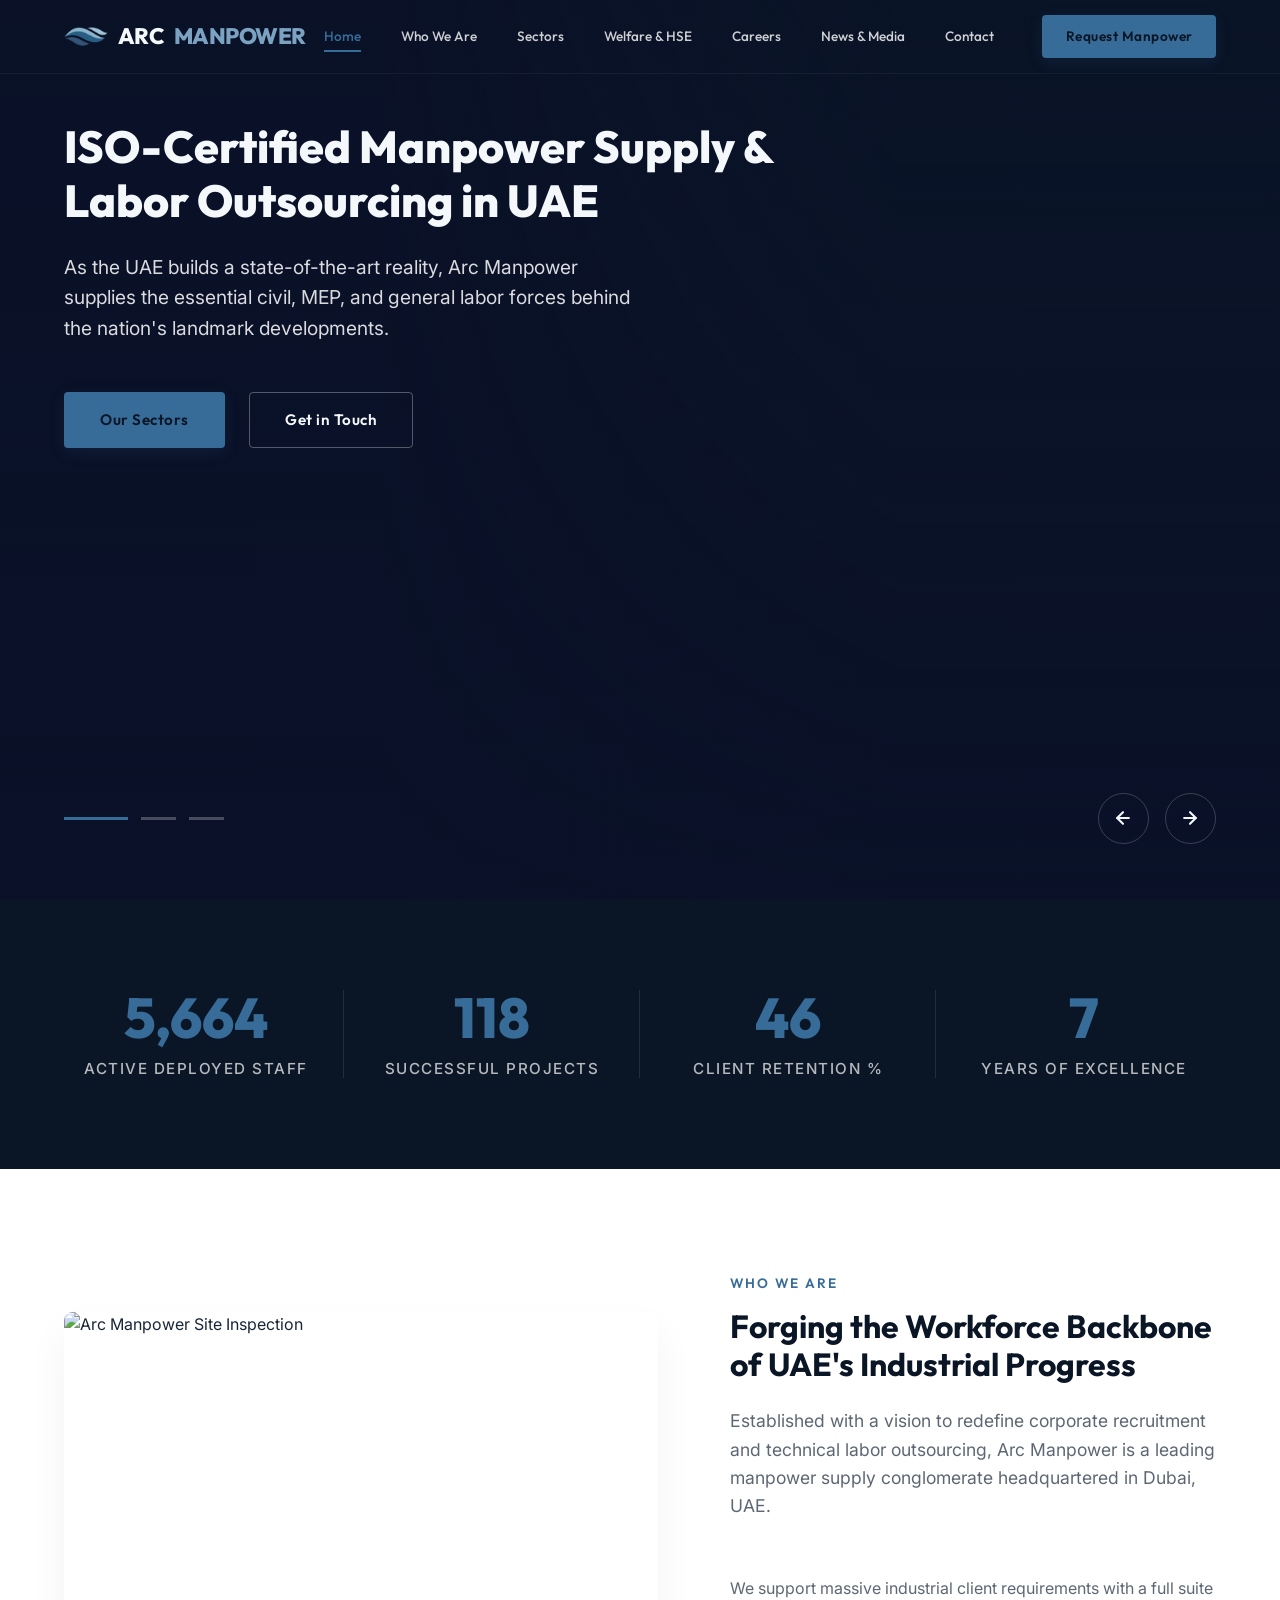
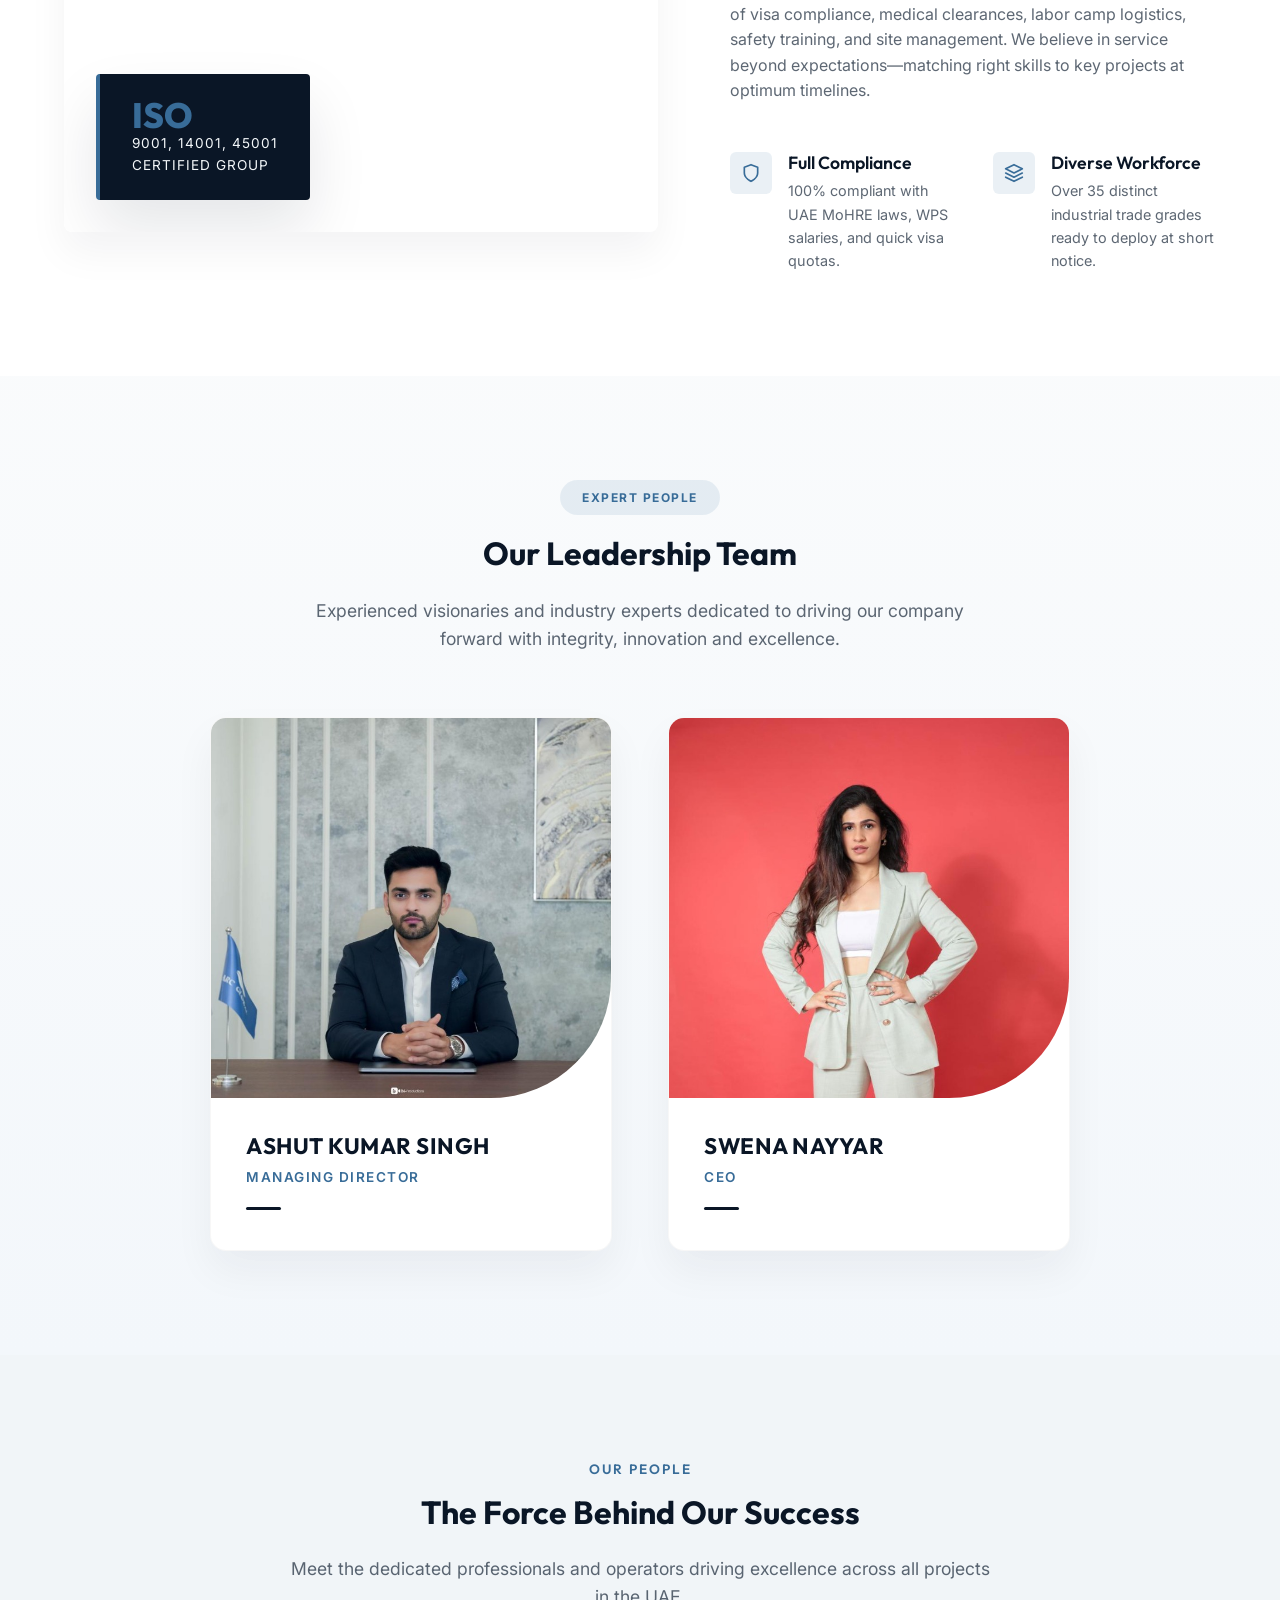
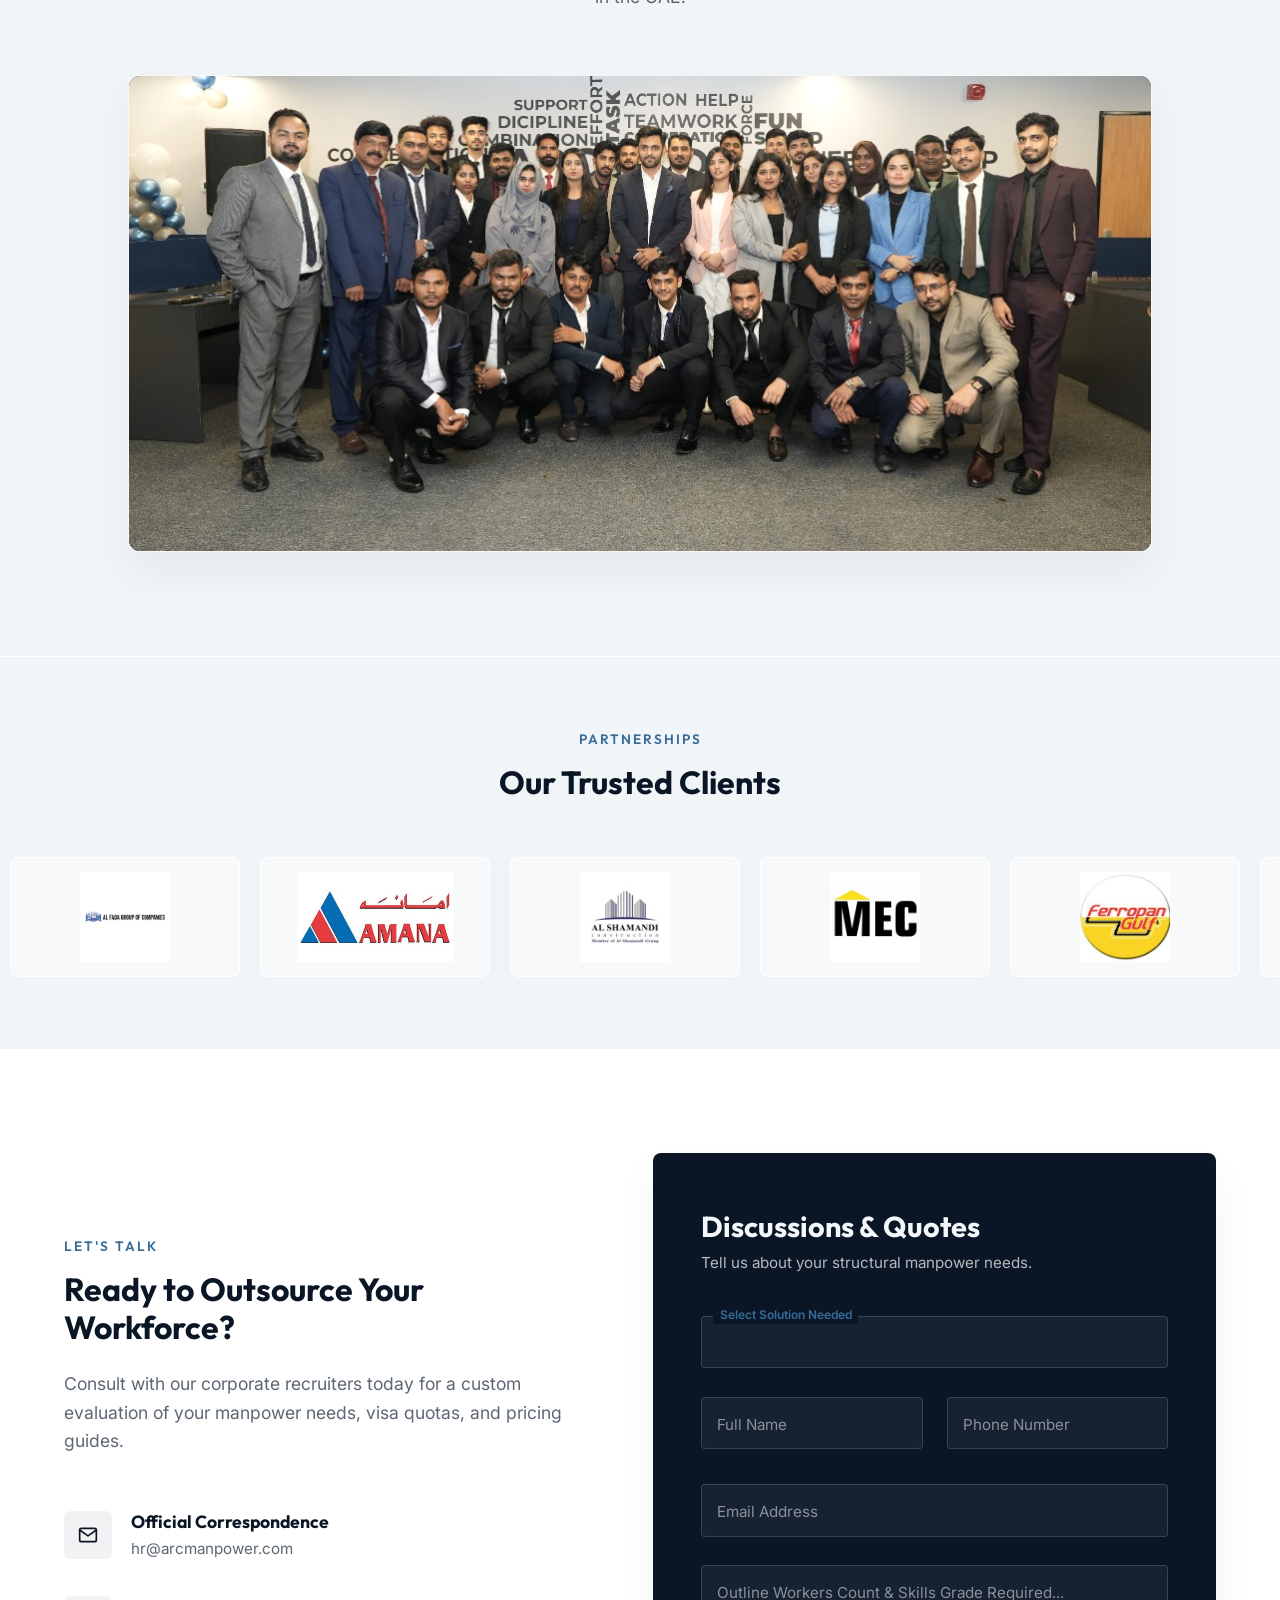
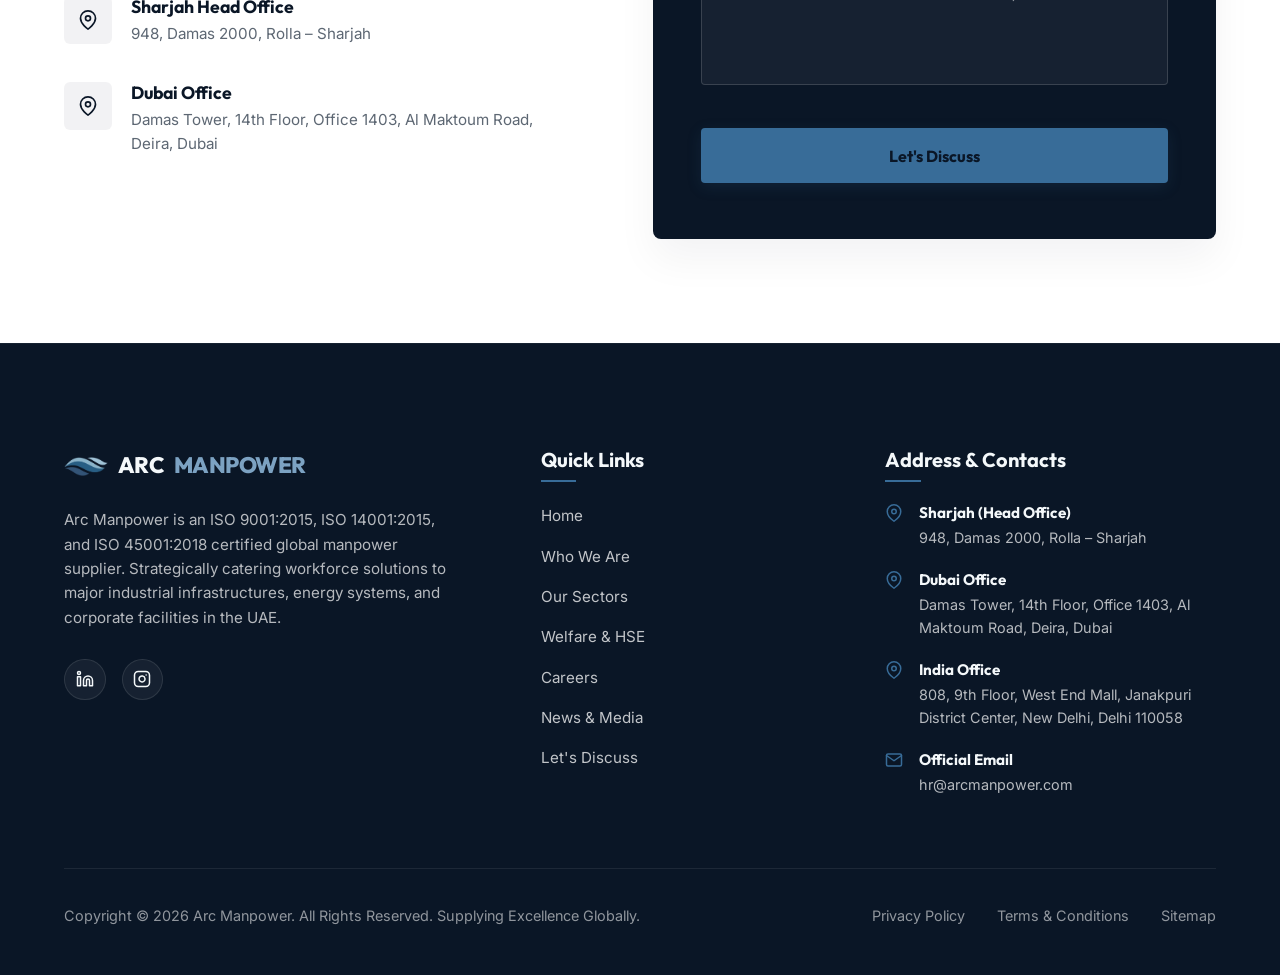
==== commit 02e307fe: "Install Vercel Web Analytics # Vercel Web Analytics Integration  ## Summary Successfully installed a" ====
--- a/index.html
+++ b/index.html
@@ -3,7 +3,7 @@
 
 <head>
   <meta charset="utf-8" />
-  <meta name="viewport" content="width=device-width, initial-scale=1, shrink-to-fit=no, viewport-fit=cover" />
+  <meta name="viewport" content="width=device-width, initial-scale=1, shrink-to-fit=no" />
   <meta name="description"
     content="Arc Manpower (arcmanpower.ae) is the leading ISO-certified manpower supply company in UAE, providing top-tier labor supply in Dubai, recruitment agency services in Abu Dhabi, and premium workforce solutions across construction, oil & gas, hospitality, and logistics." />
   <meta name="keywords"
@@ -27,6 +27,12 @@
 
   <!-- Stylesheets -->
   <link rel="stylesheet" href="styles.css" />
+
+  <!-- Vercel Web Analytics -->
+  <script>
+    window.va = window.va || function () { (window.vaq = window.vaq || []).push(arguments); };
+  </script>
+  <script defer src="/_vercel/insights/script.js"></script>
 
   <!-- Check navigation context to restrict loader to initial open / manual reload -->
   <script>
--- a/styles.css
+++ b/styles.css
@@ -50,6 +50,10 @@
   font-size: 16px;
   scroll-behavior: smooth;
   -webkit-font-smoothing: antialiased;
+  -moz-osx-font-smoothing: grayscale;
+  -webkit-text-size-adjust: 100%;
+  -ms-text-size-adjust: 100%;
+  text-size-adjust: 100%;
 }
 
 body {
@@ -58,6 +62,9 @@
   background-color: var(--bg-light);
   line-height: 1.6;
   overflow-x: hidden;
+  -webkit-overflow-scrolling: touch;
+  width: 100%;
+  max-width: 100vw;
 }
 
 /* Touch highlight optimization for iOS/Android */
@@ -419,8 +426,10 @@
 
 /* Interactive Hero Slider */
 .hero {
+  /* iOS-safe viewport height fix via --vh JS variable */
   height: 100vh;
-  min-height: 700px;
+  height: calc(var(--vh, 1vh) * 100);
+  min-height: 560px;
   background-color: var(--primary);
   position: relative;
   overflow: hidden;
@@ -428,6 +437,7 @@
   display: flex;
   align-items: center;
   z-index: 2;
+  touch-action: pan-y;
 }
 
 .hero-slider {
@@ -475,9 +485,12 @@
   width: 100%;
   height: 100%;
   background-size: cover;
-  background-position: center;
-  transform: scale(1.1);
+  background-position: center top;
+  transform: scale(1.05);
   transition: transform 8s cubic-bezier(0.16, 1, 0.3, 1);
+  will-change: transform;
+  -webkit-backface-visibility: hidden;
+  backface-visibility: hidden;
 }
 
 .hero-slide.active .hero-bg-visual {
@@ -1275,10 +1288,12 @@
   border: 1px solid rgba(255, 255, 255, 0.15);
   color: var(--text-light);
   font-family: inherit;
-  font-size: 0.95rem;
+  font-size: 1rem; /* 16px minimum prevents iOS auto-zoom on focus */
   border-radius: 4px;
   transition: var(--transition-fast);
   outline: none;
+  -webkit-appearance: none;
+  appearance: none;
 }
 
 .form-control:focus {
@@ -2886,3 +2901,161 @@
   }
 }
 
+/* ============================================================
+   iOS & ANDROID COMPREHENSIVE FIXES
+   ============================================================ */
+
+/* Disable heavy animations on mobile to fix iOS rendering */
+@media (max-width: 768px) {
+  /* Hero: disable scale animation on mobile — prevents iOS blank/blank hero */
+  .hero-bg-visual {
+    transform: none !important;
+    transition: none !important;
+    will-change: auto !important;
+  }
+
+  .hero-slide.active .hero-bg-visual {
+    transform: none !important;
+  }
+
+  /* Hero content: reduce top padding on mobile to prevent cropping */
+  .hero-content-wrapper {
+    padding-top: calc(var(--header-h, 5rem) + 2rem);
+    padding-bottom: 6rem;
+    width: 92%;
+  }
+
+  /* Tighten hero text on phones */
+  .hero h1 {
+    font-size: clamp(1.5rem, 6vw, 2rem);
+    line-height: 1.25;
+    max-width: 100%;
+  }
+
+  .hero p {
+    font-size: clamp(0.9rem, 4vw, 1rem);
+    max-width: 100%;
+    margin-bottom: 2rem;
+  }
+
+  /* Slider nav: prevent overflow at bottom */
+  .slider-nav {
+    bottom: 1.5rem;
+    left: 5%;
+    right: 5%;
+  }
+
+  /* Fix hero min-height for small screens */
+  .hero {
+    min-height: calc(var(--vh, 1vh) * 100);
+    min-height: -webkit-fill-available;
+  }
+
+  /* Leadership grid: single column on mobile */
+  .leadership-grid {
+    grid-template-columns: 1fr;
+    max-width: 360px;
+  }
+
+  .leadership-img-box {
+    height: 300px;
+  }
+
+  /* Ensure no element causes horizontal scroll */
+  section, .container, header, footer {
+    max-width: 100vw;
+    overflow-x: hidden;
+  }
+
+  /* Fix fixed position overlays for iOS notch */
+  .page-transition-overlay,
+  .modal-overlay {
+    height: 100%;
+    height: -webkit-fill-available;
+  }
+
+  /* Ensure mobile toggle is always visible & large enough to tap */
+  .mobile-toggle {
+    display: block;
+    min-width: 44px;
+    min-height: 44px;
+    padding: 0.75rem;
+    display: flex;
+    flex-direction: column;
+    justify-content: center;
+    align-items: center;
+  }
+}
+
+/* Small phones */
+@media (max-width: 480px) {
+  .hero-content-wrapper {
+    padding-top: calc(var(--header-h, 4rem) + 1.5rem);
+    padding-bottom: 5rem;
+  }
+
+  /* Prevent hero content from getting clipped by slider nav */
+  .hero p {
+    margin-bottom: 1.5rem;
+  }
+
+  .hero-buttons {
+    flex-direction: column;
+    gap: 0.75rem;
+  }
+
+  .hero-buttons .btn-premium {
+    width: 100%;
+    text-align: center;
+  }
+
+  /* Leadership on very small screens */
+  .leadership-grid {
+    max-width: 100%;
+    gap: 2rem;
+  }
+
+  .leadership-img-box {
+    height: 280px;
+  }
+
+  .leadership-info {
+    padding: 1.5rem;
+  }
+}
+
+/* iOS Safari specific — prevent rubber-band scroll artifacts */
+@supports (-webkit-overflow-scrolling: touch) {
+  .hero {
+    /* Force composite layer on iOS for proper rendering */
+    -webkit-transform: translateZ(0);
+    transform: translateZ(0);
+  }
+
+  .hero-bg-visual {
+    /* Disable scale animation entirely on iOS Safari to prevent blank hero bug */
+    transform: none !important;
+    transition: none !important;
+  }
+
+  .nav-menu {
+    /* Ensure nav drawer scrolls on iOS */
+    -webkit-overflow-scrolling: touch;
+    overflow-y: scroll;
+  }
+}
+
+/* Modern browsers: use dynamic viewport height */
+@supports (height: 100dvh) {
+  .hero {
+    height: 100dvh;
+    min-height: 100dvh;
+  }
+}
+
+/* Fix: page-transition-overlay height on iOS */
+.page-transition-overlay {
+  height: 100%;
+  height: -webkit-fill-available;
+  min-height: 100vh;
+}
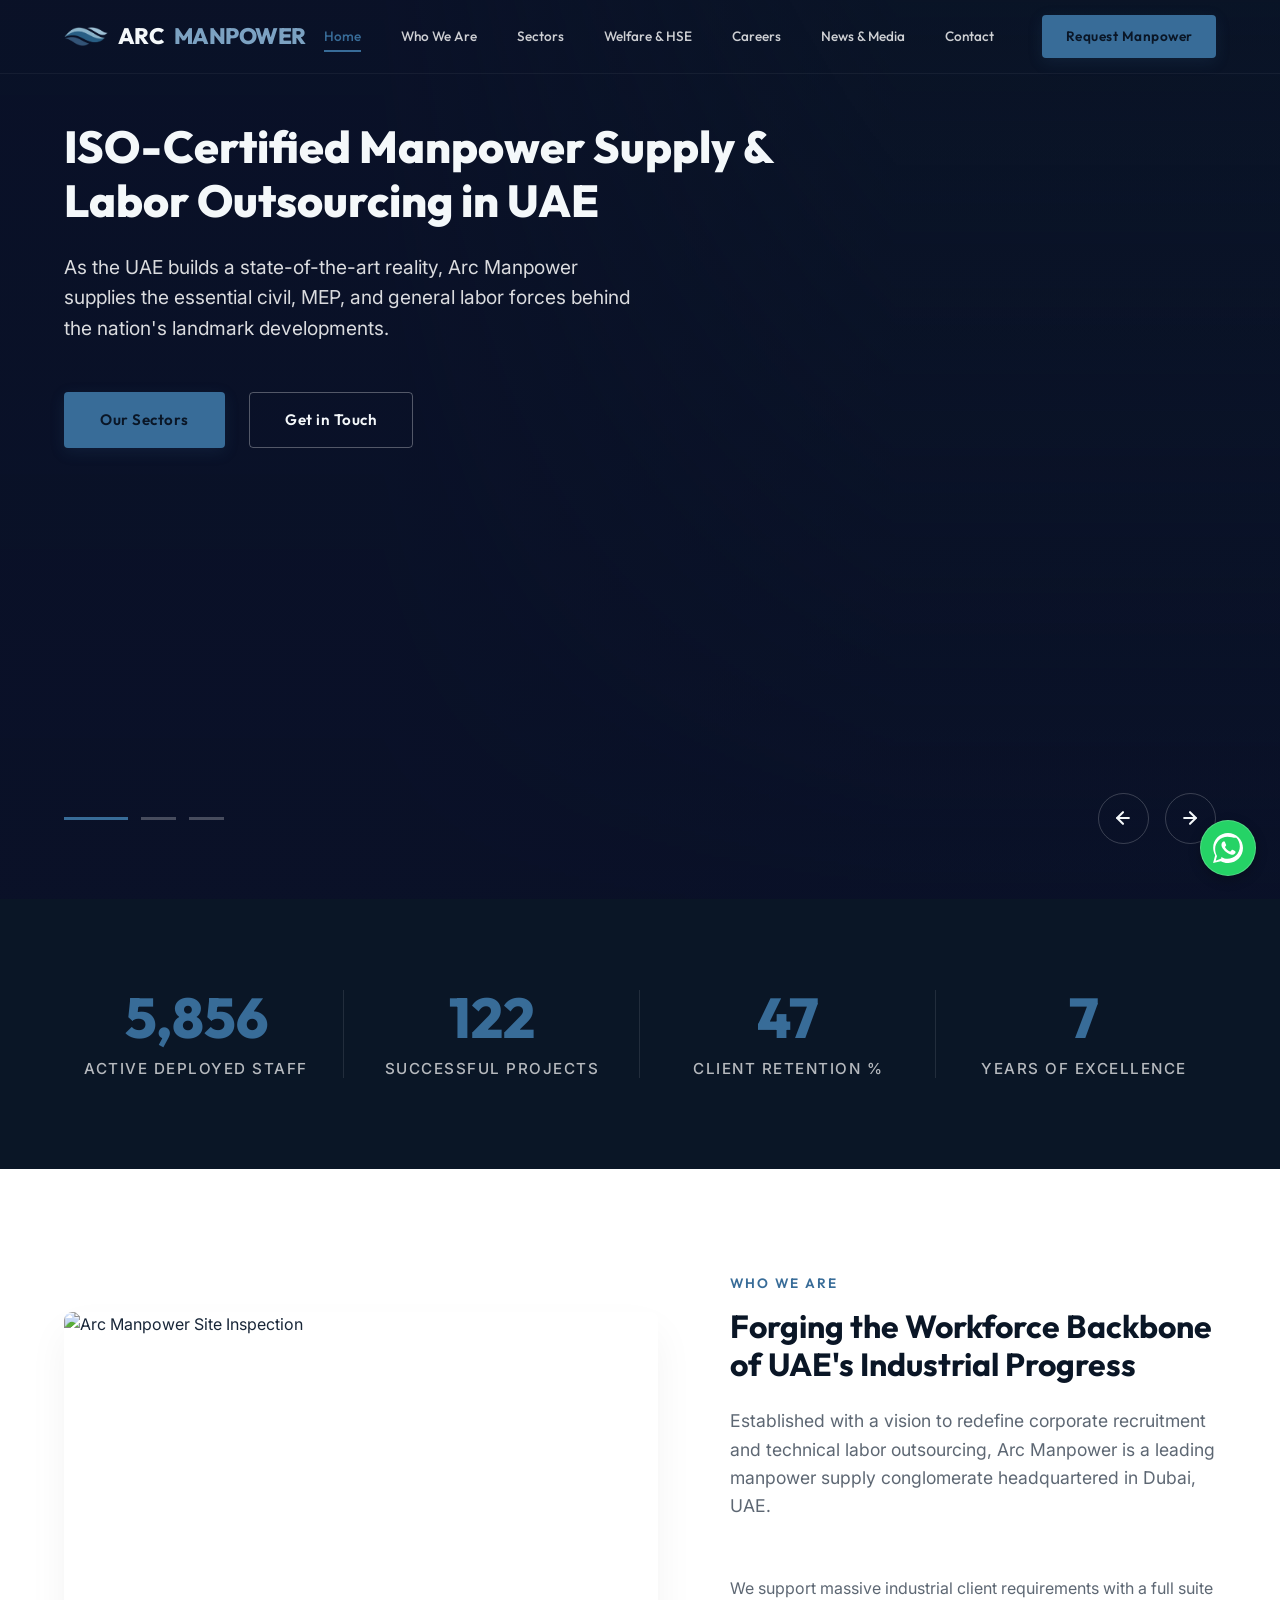
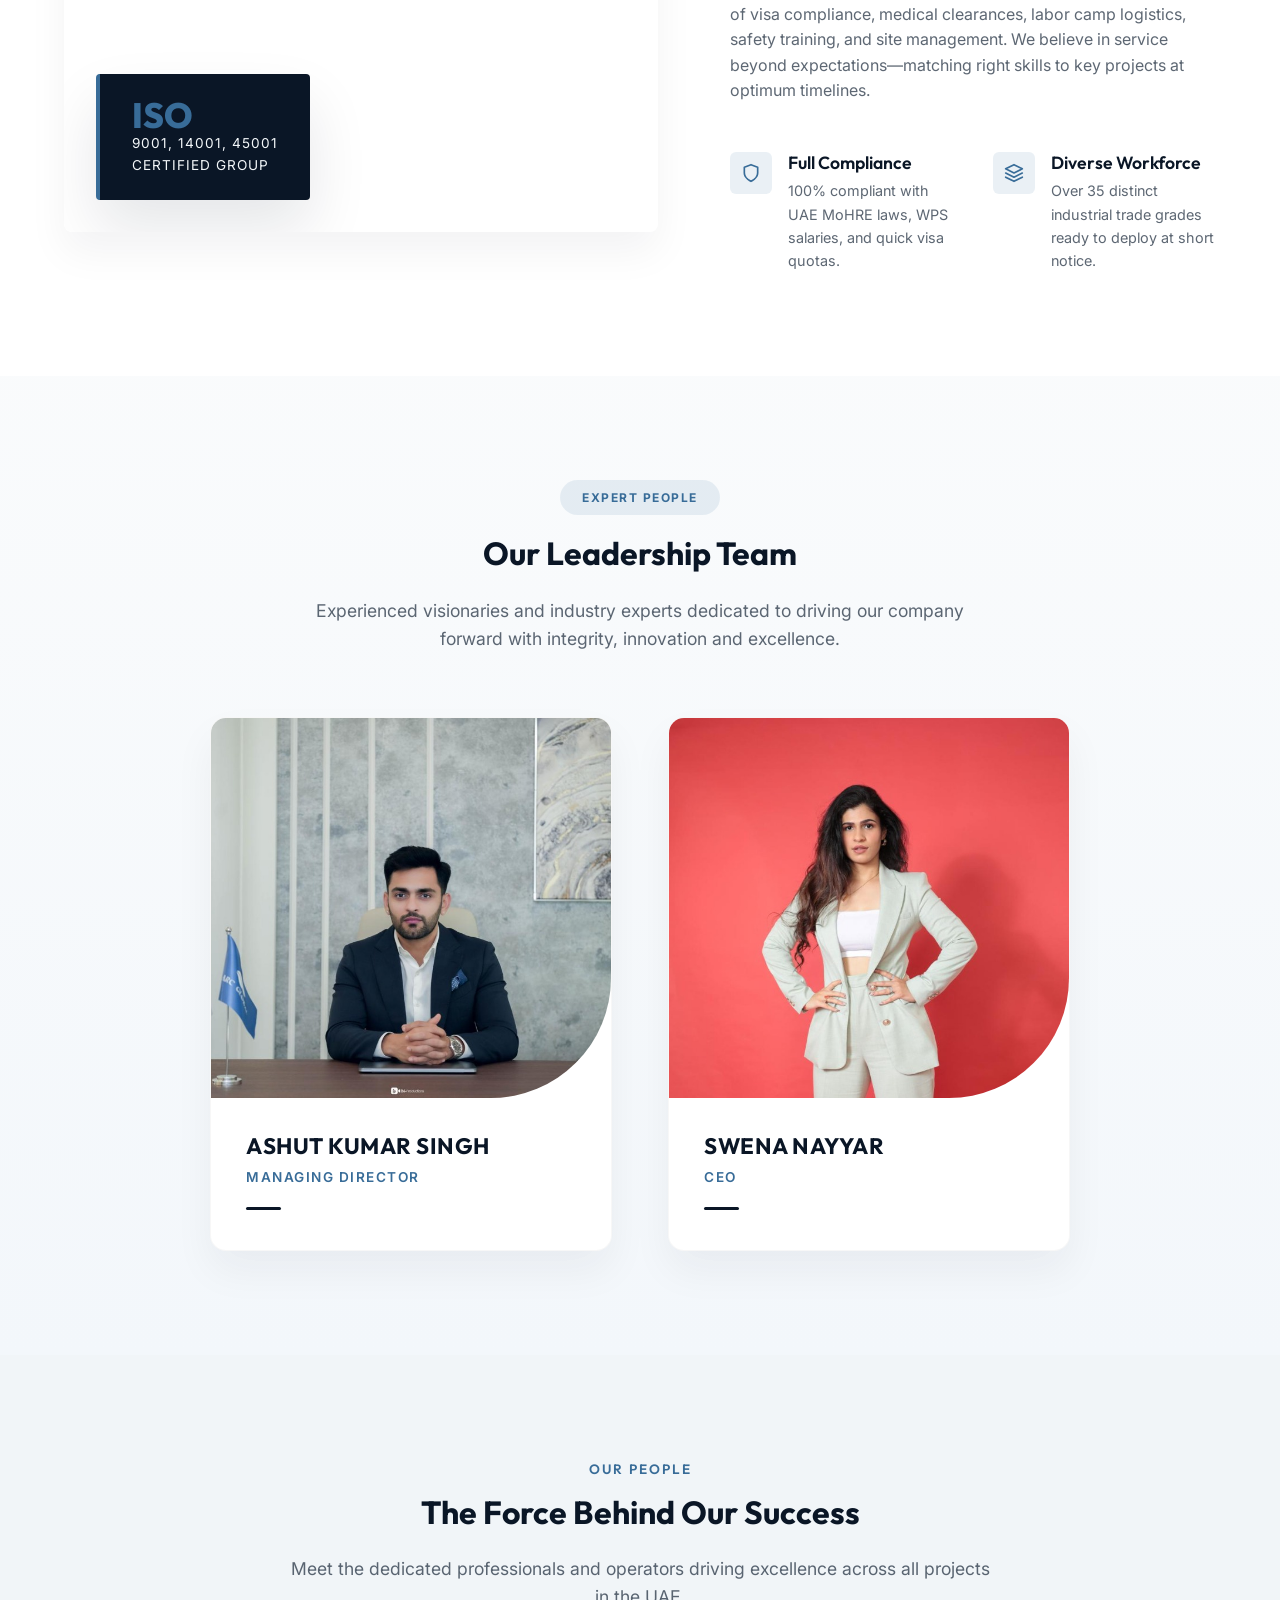
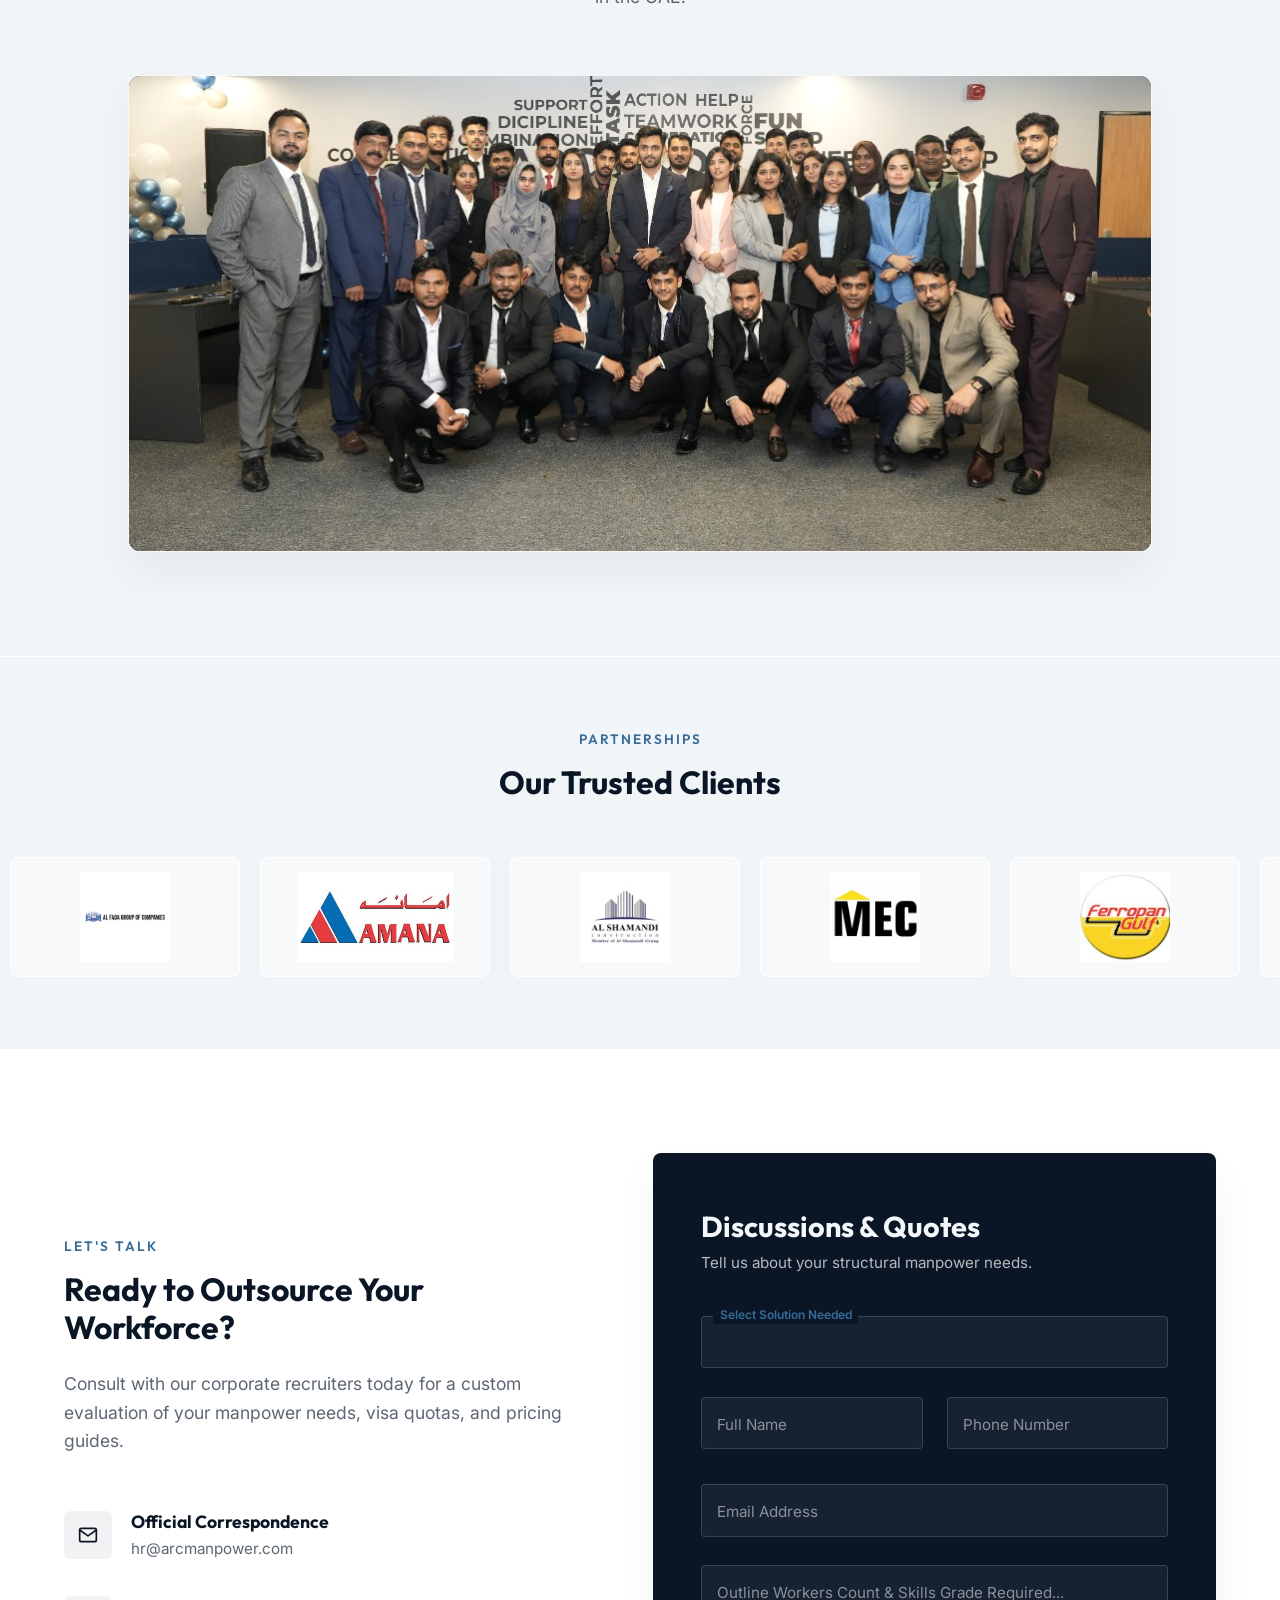
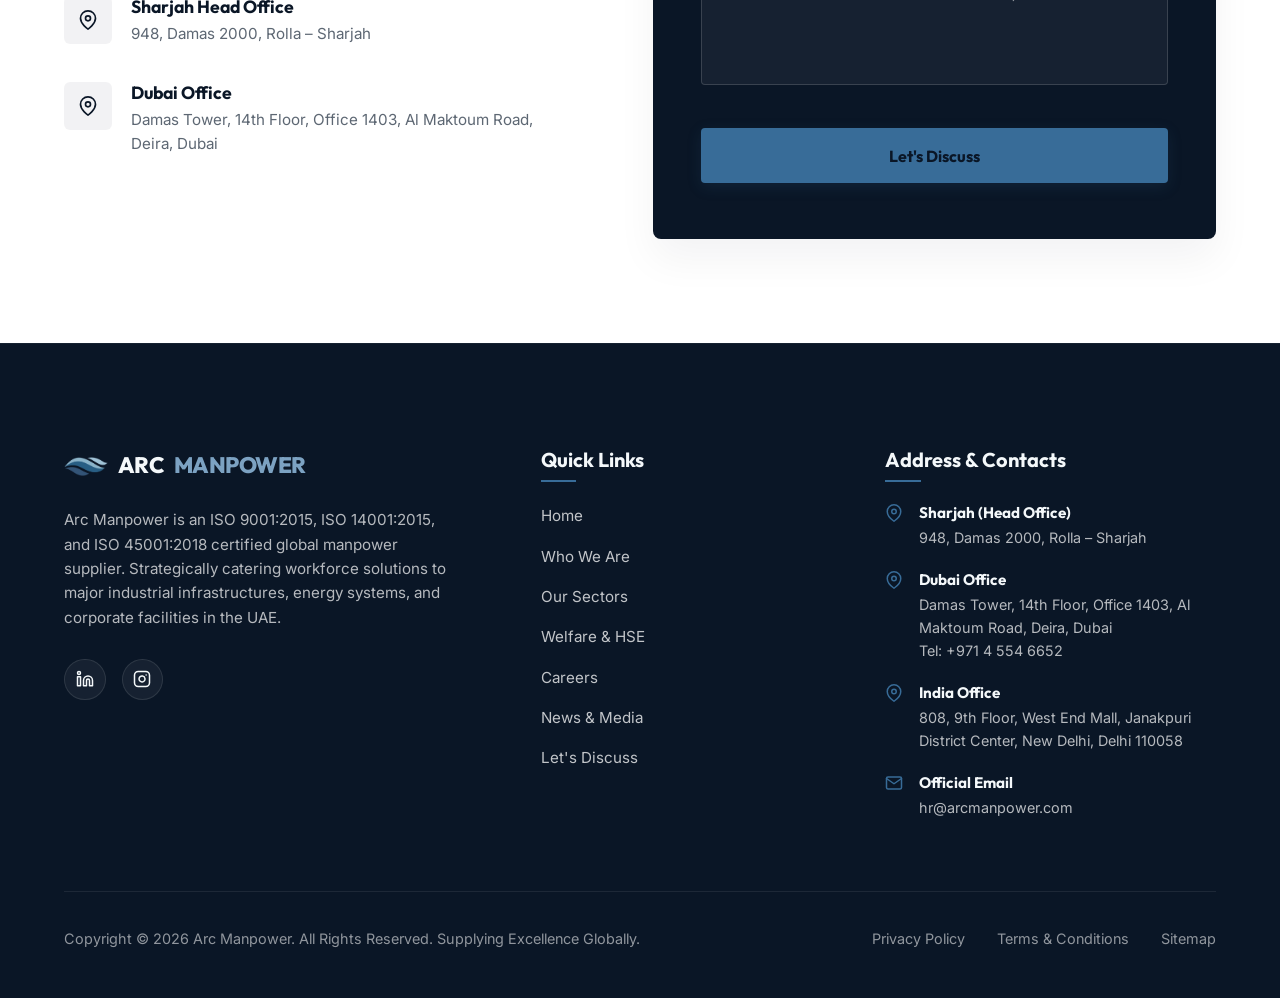
==== commit 274c74e5: "feat: add WhatsApp floating button, Request Manpower popup modal, and update Dubai Office phone numb" ====
--- a/index.html
+++ b/index.html
@@ -3,7 +3,7 @@
 
 <head>
   <meta charset="utf-8" />
-  <meta name="viewport" content="width=device-width, initial-scale=1, shrink-to-fit=no" />
+  <meta name="viewport" content="width=device-width, initial-scale=1, shrink-to-fit=no, viewport-fit=cover" />
   <meta name="description"
     content="Arc Manpower (arcmanpower.ae) is the leading ISO-certified manpower supply company in UAE, providing top-tier labor supply in Dubai, recruitment agency services in Abu Dhabi, and premium workforce solutions across construction, oil & gas, hospitality, and logistics." />
   <meta name="keywords"
@@ -27,12 +27,6 @@
 
   <!-- Stylesheets -->
   <link rel="stylesheet" href="styles.css" />
-
-  <!-- Vercel Web Analytics -->
-  <script>
-    window.va = window.va || function () { (window.vaq = window.vaq || []).push(arguments); };
-  </script>
-  <script defer src="/_vercel/insights/script.js"></script>
 
   <!-- Check navigation context to restrict loader to initial open / manual reload -->
   <script>
@@ -92,7 +86,7 @@
         <a href="careers.html" class="nav-link">Careers</a>
         <a href="news.html" class="nav-link">News &amp; Media</a>
         <a href="contact.html" class="nav-link">Contact</a>
-        <a href="contact.html" class="btn-premium btn-primary"
+        <a href="javascript:void(0)" class="btn-premium btn-primary open-request-modal"
           style="padding: 0.6rem 1.4rem; font-size: 0.85rem; margin-left: 0.5rem;">Request Manpower</a>
       </nav>
 
@@ -644,7 +638,8 @@
               </div>
               <div class="footer-contact-text">
                 <h5>Dubai Office</h5>
-                <p>Damas Tower, 14th Floor, Office 1403, Al Maktoum Road, Deira, Dubai</p>
+                <p>Damas Tower, 14th Floor, Office 1403, Al Maktoum Road, Deira, Dubai<br>
+                  Tel: <a href="tel:+97145546652" style="color: inherit; text-decoration: none;">+971 4 554 6652</a></p>
               </div>
             </div>
 
@@ -692,6 +687,79 @@
     </div>
   </footer>
 
+  <!-- Floating WhatsApp Button -->
+  <a href="https://wa.me/97145546652" class="whatsapp-float" target="_blank" rel="noopener noreferrer" aria-label="Chat on WhatsApp">
+    <svg xmlns="http://www.w3.org/2000/svg" width="24" height="24" viewBox="0 0 24 24" fill="currentColor">
+      <path d="M.057 24l1.687-6.163c-1.041-1.804-1.588-3.849-1.587-5.946C.06 5.348 5.397.01 12.008.01c3.202.001 6.212 1.246 8.477 3.514 2.266 2.268 3.507 5.28 3.505 8.484-.004 6.657-5.34 11.997-11.953 11.997-2.005-.001-3.973-.502-5.724-1.455L0 24zm6.59-4.846c1.665.988 3.3 1.488 4.954 1.49 5.433-.001 9.85-4.417 9.853-9.852.002-2.633-1.016-5.105-2.868-6.96C16.678 3.981 14.198 2.99 11.565 2.99c-5.438 0-9.855 4.417-9.858 9.853-.001 1.937.512 3.823 1.485 5.49L2.176 22.1l4.471-1.747-.001-.2zM17.52 14.33c-.279-.14-1.651-.815-1.907-.907-.256-.092-.442-.14-.627.14-.185.279-.717.907-.88 1.092-.163.186-.326.208-.605.068-.279-.14-1.18-.435-2.247-1.387-.83-.74-1.39-1.653-1.553-1.932-.163-.28-.017-.43.122-.569.124-.125.279-.326.419-.489.14-.163.186-.279.279-.465.093-.186.046-.35-.023-.49-.069-.14-.627-1.512-.86-2.07-.226-.547-.454-.472-.627-.48-.163-.008-.348-.01-.534-.01-.163 0-.488.07-.743.348-.256.279-.977.954-.977 2.325s1.001 2.697 1.14 2.884c.14.186 1.97 3.007 4.773 4.218.666.288 1.187.46 1.593.589.67.213 1.28.183 1.761.111.537-.08 1.651-.675 1.884-1.326.232-.65 0-1.209-.163-1.326z"/>
+    </svg>
+  </a>
+
+  <!-- MODAL WINDOW COMPONENT (Request Manpower / Discussions & Quotes) -->
+  <div class="modal-overlay" id="requestManpowerModalOverlay">
+    <div class="modal-window">
+      <div class="modal-header">
+        <h3>Discussions &amp; Quotes</h3>
+        <button class="modal-close-btn" id="closeRequestModalBtn" aria-label="Close Request Modal">&times;</button>
+      </div>
+      <div class="modal-body">
+        <form id="requestManpowerForm">
+          <div class="form-group">
+            <select class="form-control" id="requestSolution" required>
+              <option value="" disabled selected></option>
+              <option value="civil">Civil &amp; Construction Force</option>
+              <option value="mep">MEP / Technical Skilled Force</option>
+              <option value="oil-gas">Oil &amp; Gas Welder/Riggers</option>
+              <option value="cleaning">Building Maintenance &amp; Cleaning</option>
+              <option value="hospitality">Hospitality &amp; Kitchen Crews</option>
+              <option value="logistics">Warehouse &amp; Driver Logistics</option>
+            </select>
+            <label for="requestSolution">Select Solution Needed</label>
+          </div>
+
+          <div class="form-row">
+            <div class="form-group">
+              <input type="text" class="form-control" id="requestName" placeholder=" " required />
+              <label for="requestName">Full Name</label>
+            </div>
+            <div class="form-group">
+              <input type="tel" class="form-control" id="requestPhone" placeholder=" " required />
+              <label for="requestPhone">Phone Number</label>
+            </div>
+          </div>
+
+          <div class="form-group">
+            <input type="email" class="form-control" id="requestEmail" placeholder=" " required />
+            <label for="requestEmail">Email Address</label>
+          </div>
+
+          <div class="form-group">
+            <input type="text" class="form-control" id="requestCompany" placeholder=" " />
+            <label for="requestCompany">Company / Organization Name (Optional)</label>
+          </div>
+
+          <div class="form-group">
+            <textarea class="form-control" id="requestDesc" placeholder=" " required></textarea>
+            <label for="requestDesc">Outline Workers Count &amp; Skills Grade Required...</label>
+          </div>
+
+          <button type="submit" class="form-submit-btn" id="requestSubmitBtn">Let's Discuss</button>
+        </form>
+
+        <!-- Success Visual Shield Overlay -->
+        <div class="form-success-overlay" id="requestSuccessOverlay">
+          <div class="success-icon-box">
+            <svg xmlns="http://www.w3.org/2000/svg" width="40" height="40" viewBox="0 0 24 24" fill="none"
+              stroke="currentColor" stroke-width="3" stroke-linecap="round" stroke-linejoin="round">
+              <polyline points="20 6 9 17 4 12"></polyline>
+            </svg>
+          </div>
+          <h3>Request Registered</h3>
+          <p>Your staffing request has been routed to our corporate relations panel. An advisor will contact you within 2 hours.</p>
+        </div>
+      </div>
+    </div>
+  </div>
+
   <!-- Script logic link -->
   <script src="script.js"></script>
 </body>
--- a/styles.css
+++ b/styles.css
@@ -3059,3 +3059,50 @@
   height: -webkit-fill-available;
   min-height: 100vh;
 }
+
+/* Floating WhatsApp Button */
+.whatsapp-float {
+  position: fixed;
+  bottom: 24px;
+  right: 24px;
+  width: 56px;
+  height: 56px;
+  background-color: #25d366;
+  color: #fff;
+  border-radius: 50%;
+  display: flex;
+  align-items: center;
+  justify-content: center;
+  box-shadow: 0 4px 12px rgba(0, 0, 0, 0.25);
+  z-index: 999;
+  transition: transform 0.3s ease, background-color 0.3s ease, box-shadow 0.3s ease;
+  border: 1px solid rgba(255, 255, 255, 0.2);
+  text-decoration: none;
+}
+
+.whatsapp-float:hover {
+  background-color: #20ba5a;
+  transform: translateY(-3px) scale(1.05);
+  box-shadow: 0 6px 16px rgba(0, 0, 0, 0.3);
+  color: #fff;
+}
+
+.whatsapp-float svg {
+  width: 30px;
+  height: 30px;
+  fill: currentColor;
+}
+
+/* Mobile adjustments */
+@media (max-width: 480px) {
+  .whatsapp-float {
+    bottom: 20px;
+    right: 20px;
+    width: 50px;
+    height: 50px;
+  }
+  .whatsapp-float svg {
+    width: 26px;
+    height: 26px;
+  }
+}
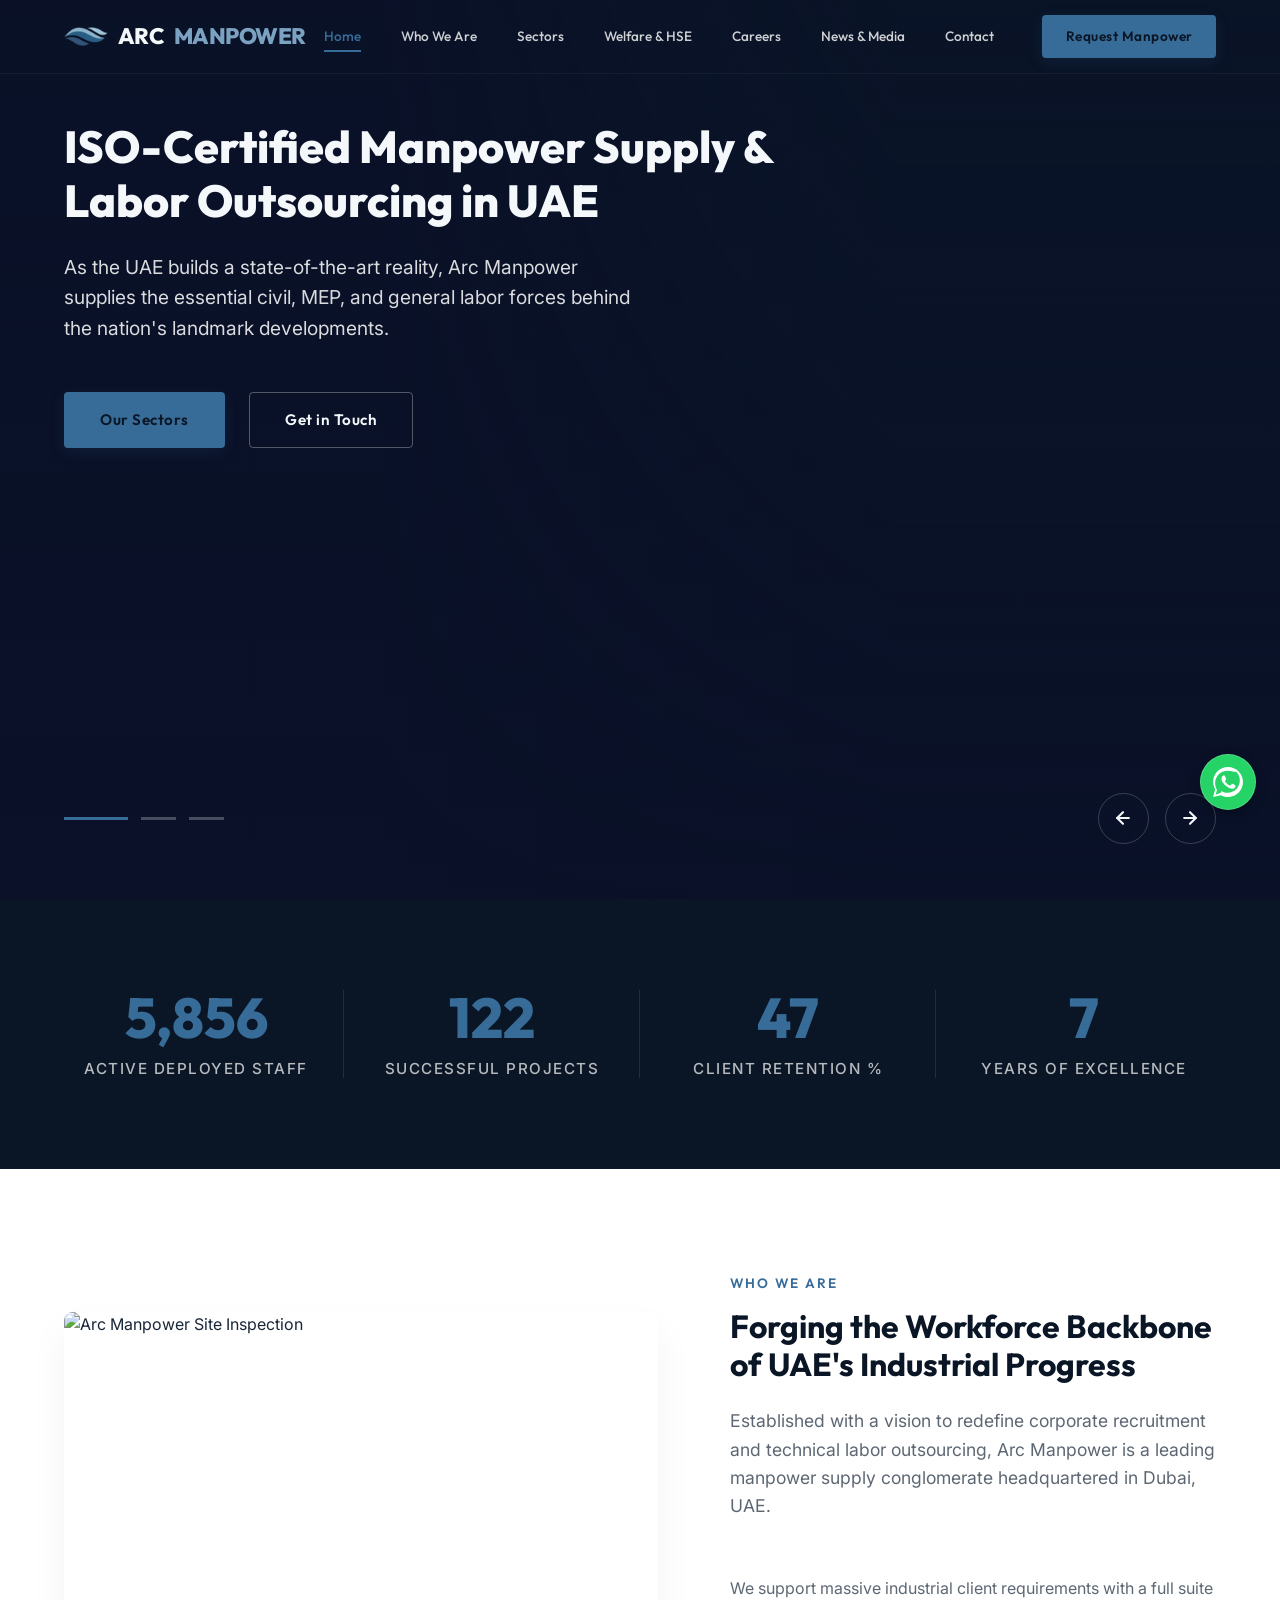
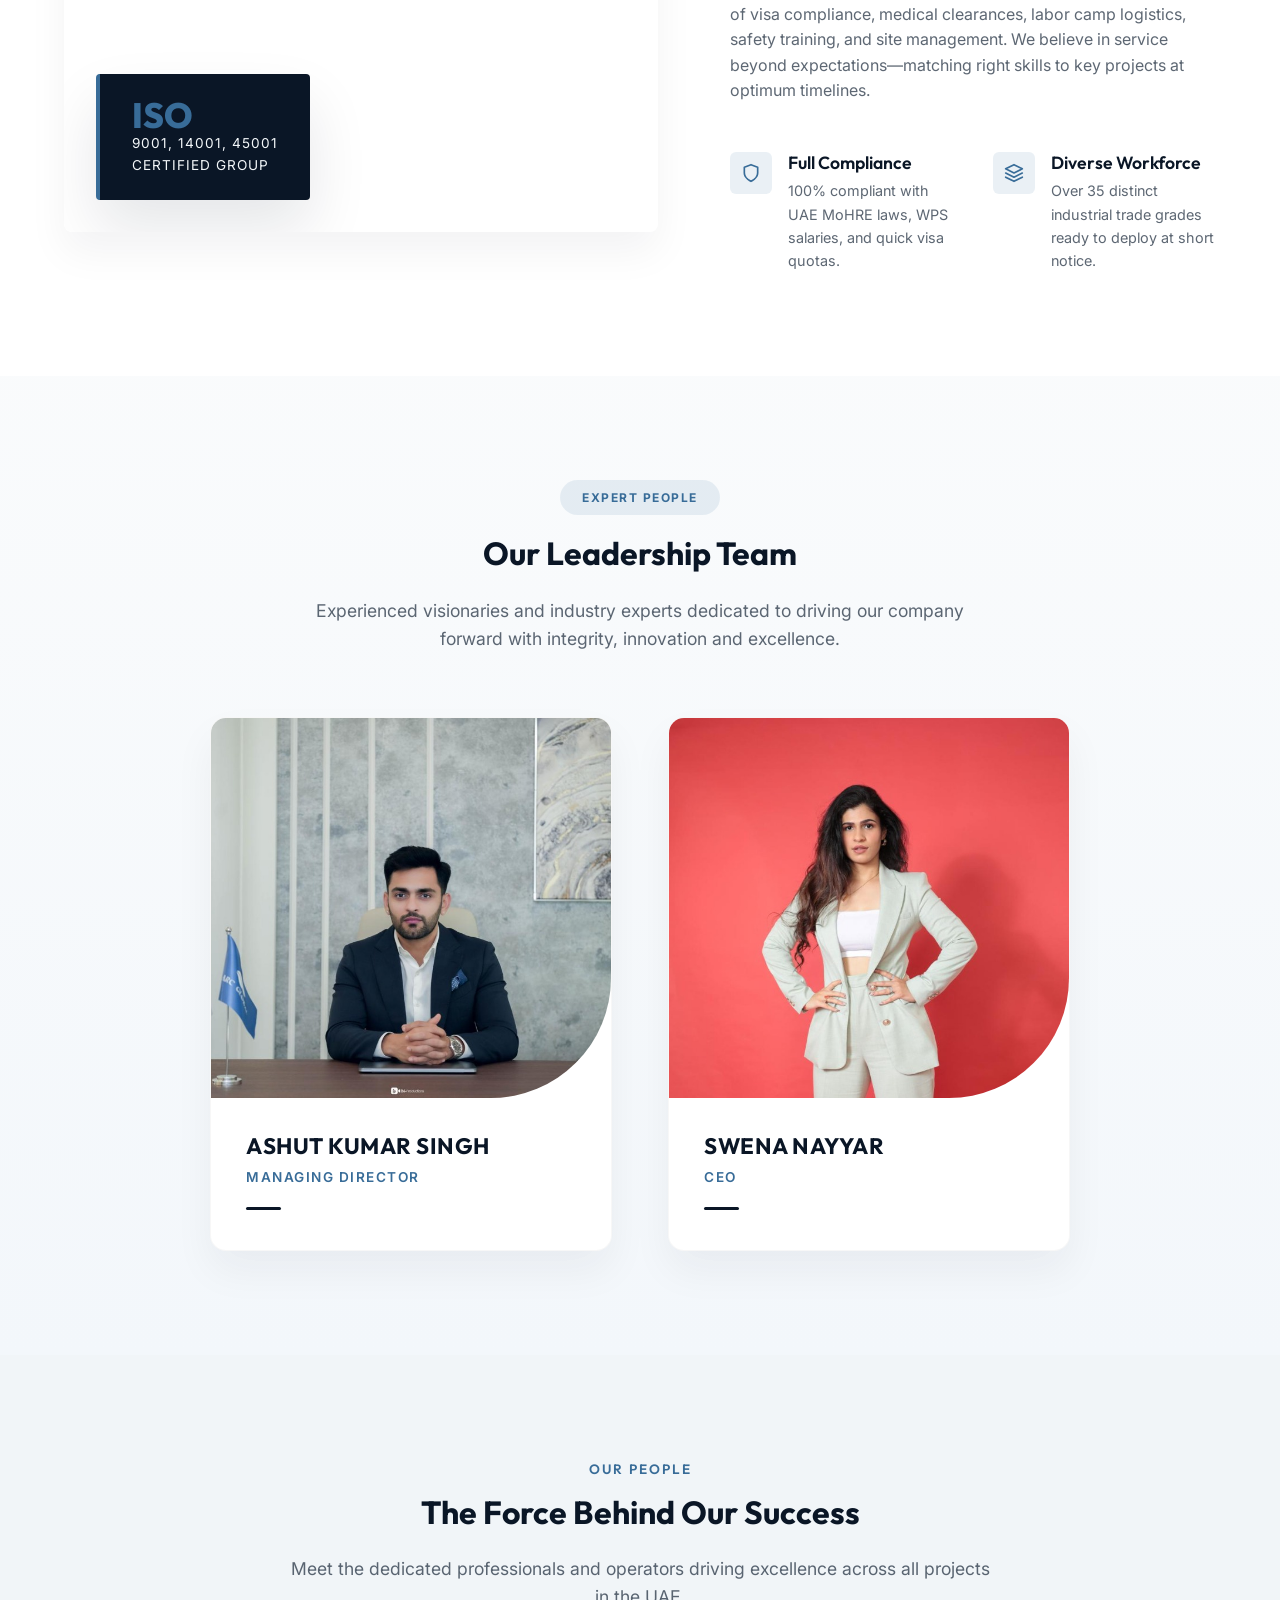
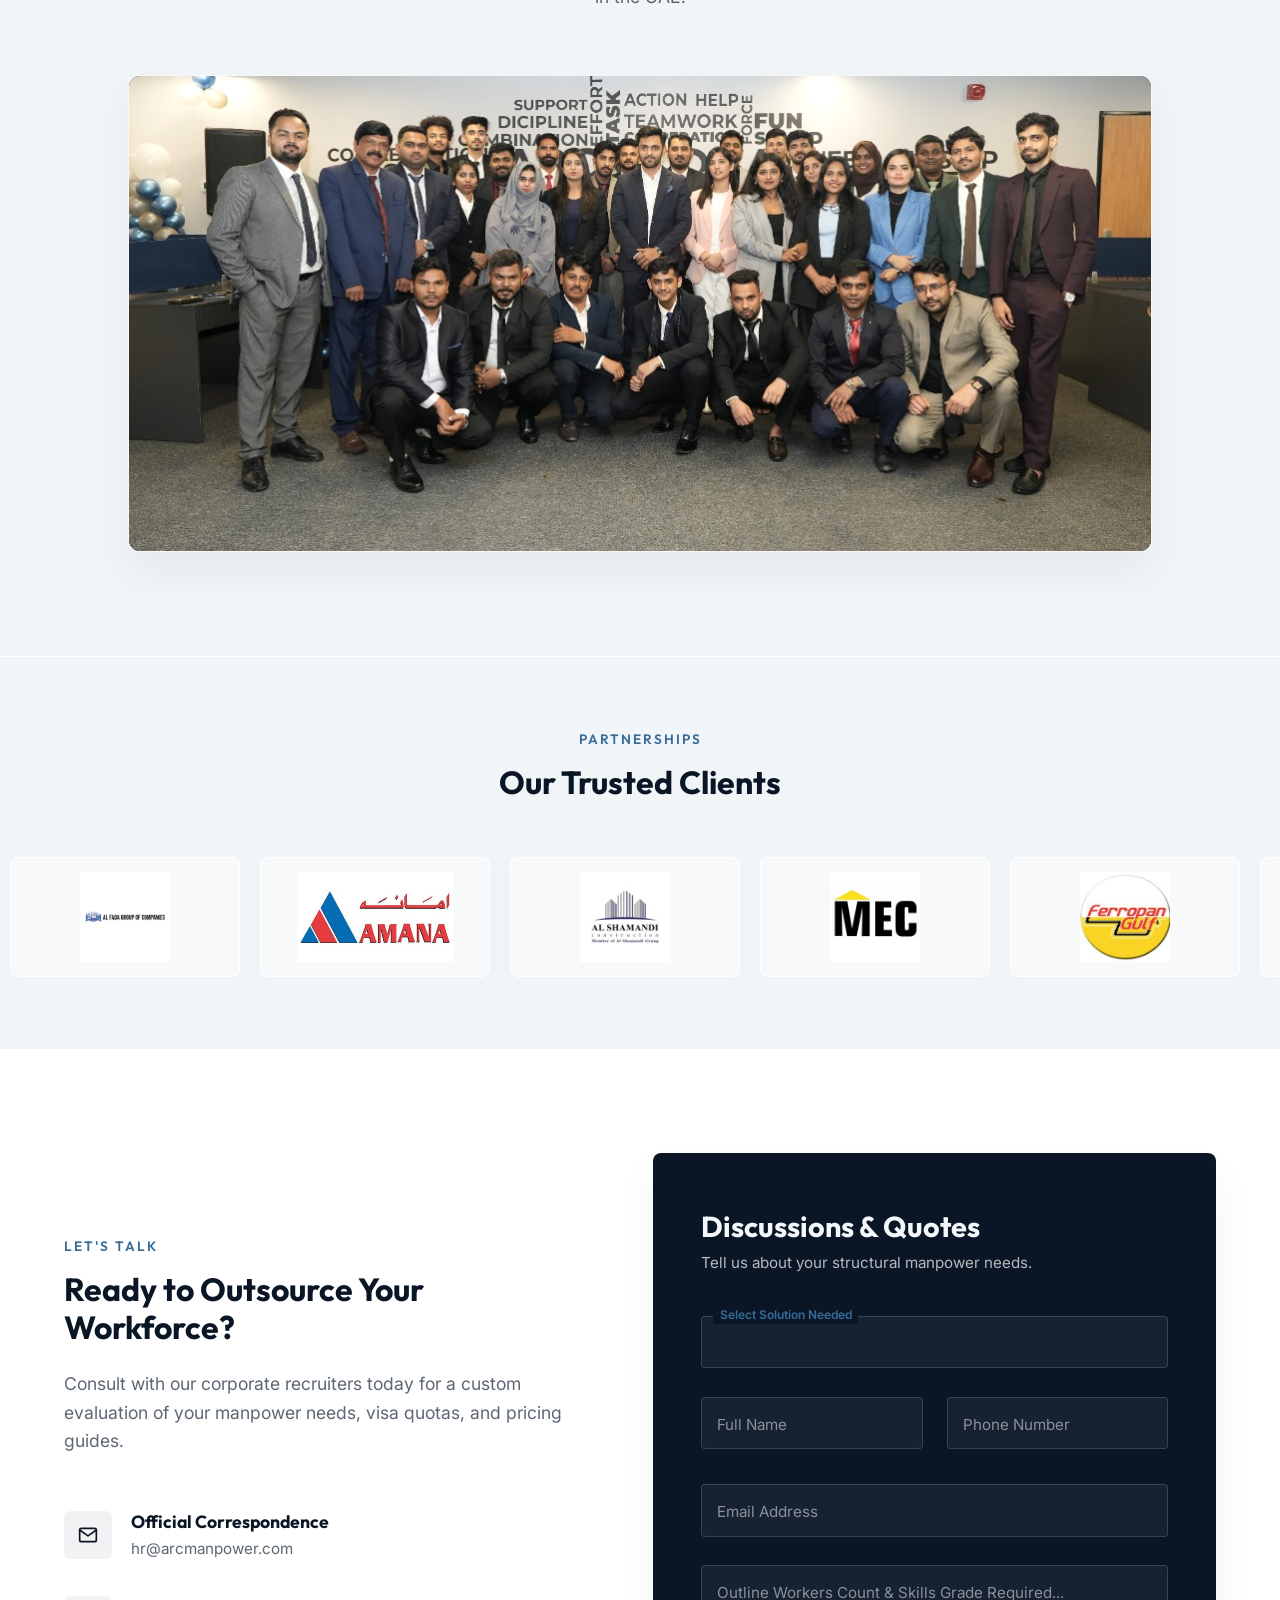
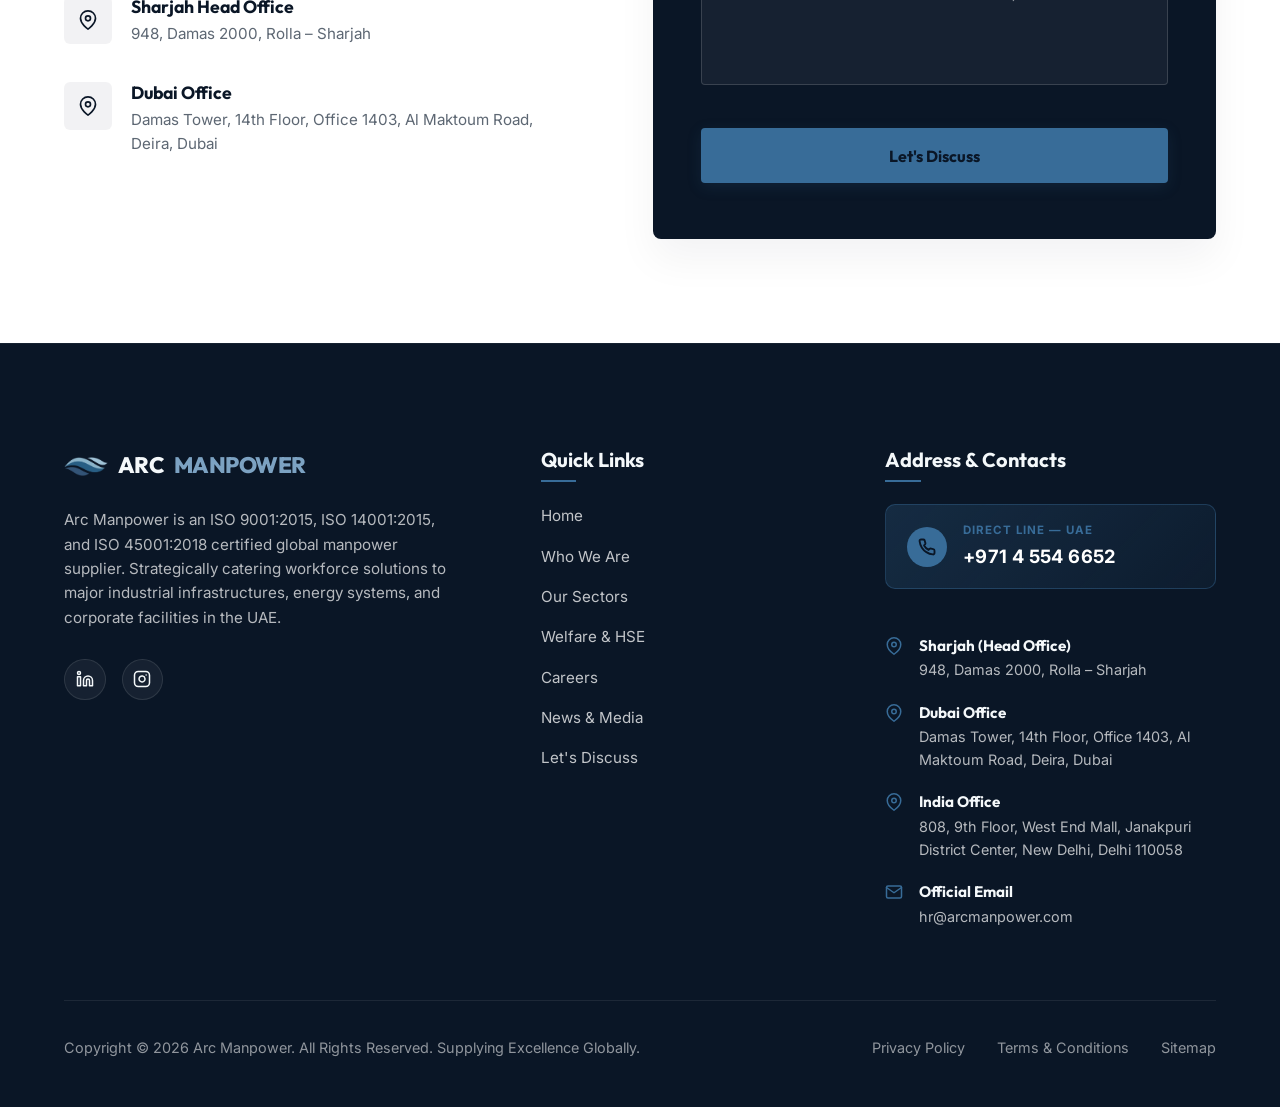
==== commit 45136221: "style: reposition WhatsApp float and make UAE contact number prominent standalone card in footers" ====
--- a/index.html
+++ b/index.html
@@ -614,6 +614,21 @@
         <div class="footer-col">
           <h4>Address &amp; Contacts</h4>
           <div class="footer-contact">
+
+            <!-- Prominent Phone CTA -->
+            <a href="tel:+97145546652" class="footer-phone-cta">
+              <div class="footer-phone-cta-icon">
+                <svg xmlns="http://www.w3.org/2000/svg" width="18" height="18" viewBox="0 0 24 24" fill="none"
+                  stroke="currentColor" stroke-width="2.5" stroke-linecap="round" stroke-linejoin="round">
+                  <path d="M22 16.92v3a2 2 0 0 1-2.18 2 19.79 19.79 0 0 1-8.63-3.07 19.5 19.5 0 0 1-6-6 19.79 19.79 0 0 1-3.07-8.67A2 2 0 0 1 4.11 2h3a2 2 0 0 1 2 1.72 12.84 12.84 0 0 0 .7 2.81 2 2 0 0 1-.45 2.11L8.09 9.91a16 16 0 0 0 6 6l1.27-1.27a2 2 0 0 1 2.11-.45 12.84 12.84 0 0 0 2.81.7A2 2 0 0 1 22 16.92z"></path>
+                </svg>
+              </div>
+              <div class="footer-phone-cta-text">
+                <span class="footer-phone-cta-label">Direct Line &mdash; UAE</span>
+                <span class="footer-phone-cta-number">+971 4 554 6652</span>
+              </div>
+            </a>
+
             <div class="footer-contact-item">
               <div class="footer-contact-icon">
                 <svg xmlns="http://www.w3.org/2000/svg" width="18" height="18" viewBox="0 0 24 24" fill="none"
@@ -624,7 +639,7 @@
               </div>
               <div class="footer-contact-text">
                 <h5>Sharjah (Head Office)</h5>
-                <p>948, Damas 2000, Rolla – Sharjah</p>
+                <p>948, Damas 2000, Rolla &ndash; Sharjah</p>
               </div>
             </div>
 
@@ -638,8 +653,7 @@
               </div>
               <div class="footer-contact-text">
                 <h5>Dubai Office</h5>
-                <p>Damas Tower, 14th Floor, Office 1403, Al Maktoum Road, Deira, Dubai<br>
-                  Tel: <a href="tel:+97145546652" style="color: inherit; text-decoration: none;">+971 4 554 6652</a></p>
+                <p>Damas Tower, 14th Floor, Office 1403, Al Maktoum Road, Deira, Dubai</p>
               </div>
             </div>
 
--- a/styles.css
+++ b/styles.css
@@ -3063,7 +3063,7 @@
 /* Floating WhatsApp Button */
 .whatsapp-float {
   position: fixed;
-  bottom: 24px;
+  bottom: 90px;
   right: 24px;
   width: 56px;
   height: 56px;
@@ -3096,7 +3096,7 @@
 /* Mobile adjustments */
 @media (max-width: 480px) {
   .whatsapp-float {
-    bottom: 20px;
+    bottom: 86px;
     right: 20px;
     width: 50px;
     height: 50px;
@@ -3106,3 +3106,56 @@
     height: 26px;
   }
 }
+
+/* Footer Phone CTA — Prominent standalone contact card */
+.footer-phone-cta {
+  display: flex;
+  align-items: center;
+  gap: 1rem;
+  background: linear-gradient(135deg, rgba(56, 108, 152, 0.25) 0%, rgba(56, 108, 152, 0.08) 100%);
+  border: 1px solid rgba(56, 108, 152, 0.4);
+  border-radius: 10px;
+  padding: 1rem 1.3rem;
+  margin-bottom: 1.6rem;
+  text-decoration: none;
+  transition: background 0.3s ease, border-color 0.3s ease, transform 0.2s ease;
+}
+
+.footer-phone-cta:hover {
+  background: linear-gradient(135deg, rgba(56, 108, 152, 0.38) 0%, rgba(56, 108, 152, 0.18) 100%);
+  border-color: var(--accent);
+  transform: translateY(-2px);
+}
+
+.footer-phone-cta-icon {
+  width: 40px;
+  height: 40px;
+  border-radius: 50%;
+  background-color: var(--accent);
+  color: var(--primary);
+  display: flex;
+  align-items: center;
+  justify-content: center;
+  flex-shrink: 0;
+}
+
+.footer-phone-cta-text {
+  display: flex;
+  flex-direction: column;
+  gap: 0.15rem;
+}
+
+.footer-phone-cta-label {
+  color: var(--accent);
+  font-size: 0.72rem;
+  font-weight: 700;
+  letter-spacing: 0.08em;
+  text-transform: uppercase;
+}
+
+.footer-phone-cta-number {
+  color: #fff;
+  font-size: 1.15rem;
+  font-weight: 700;
+  letter-spacing: 0.02em;
+}
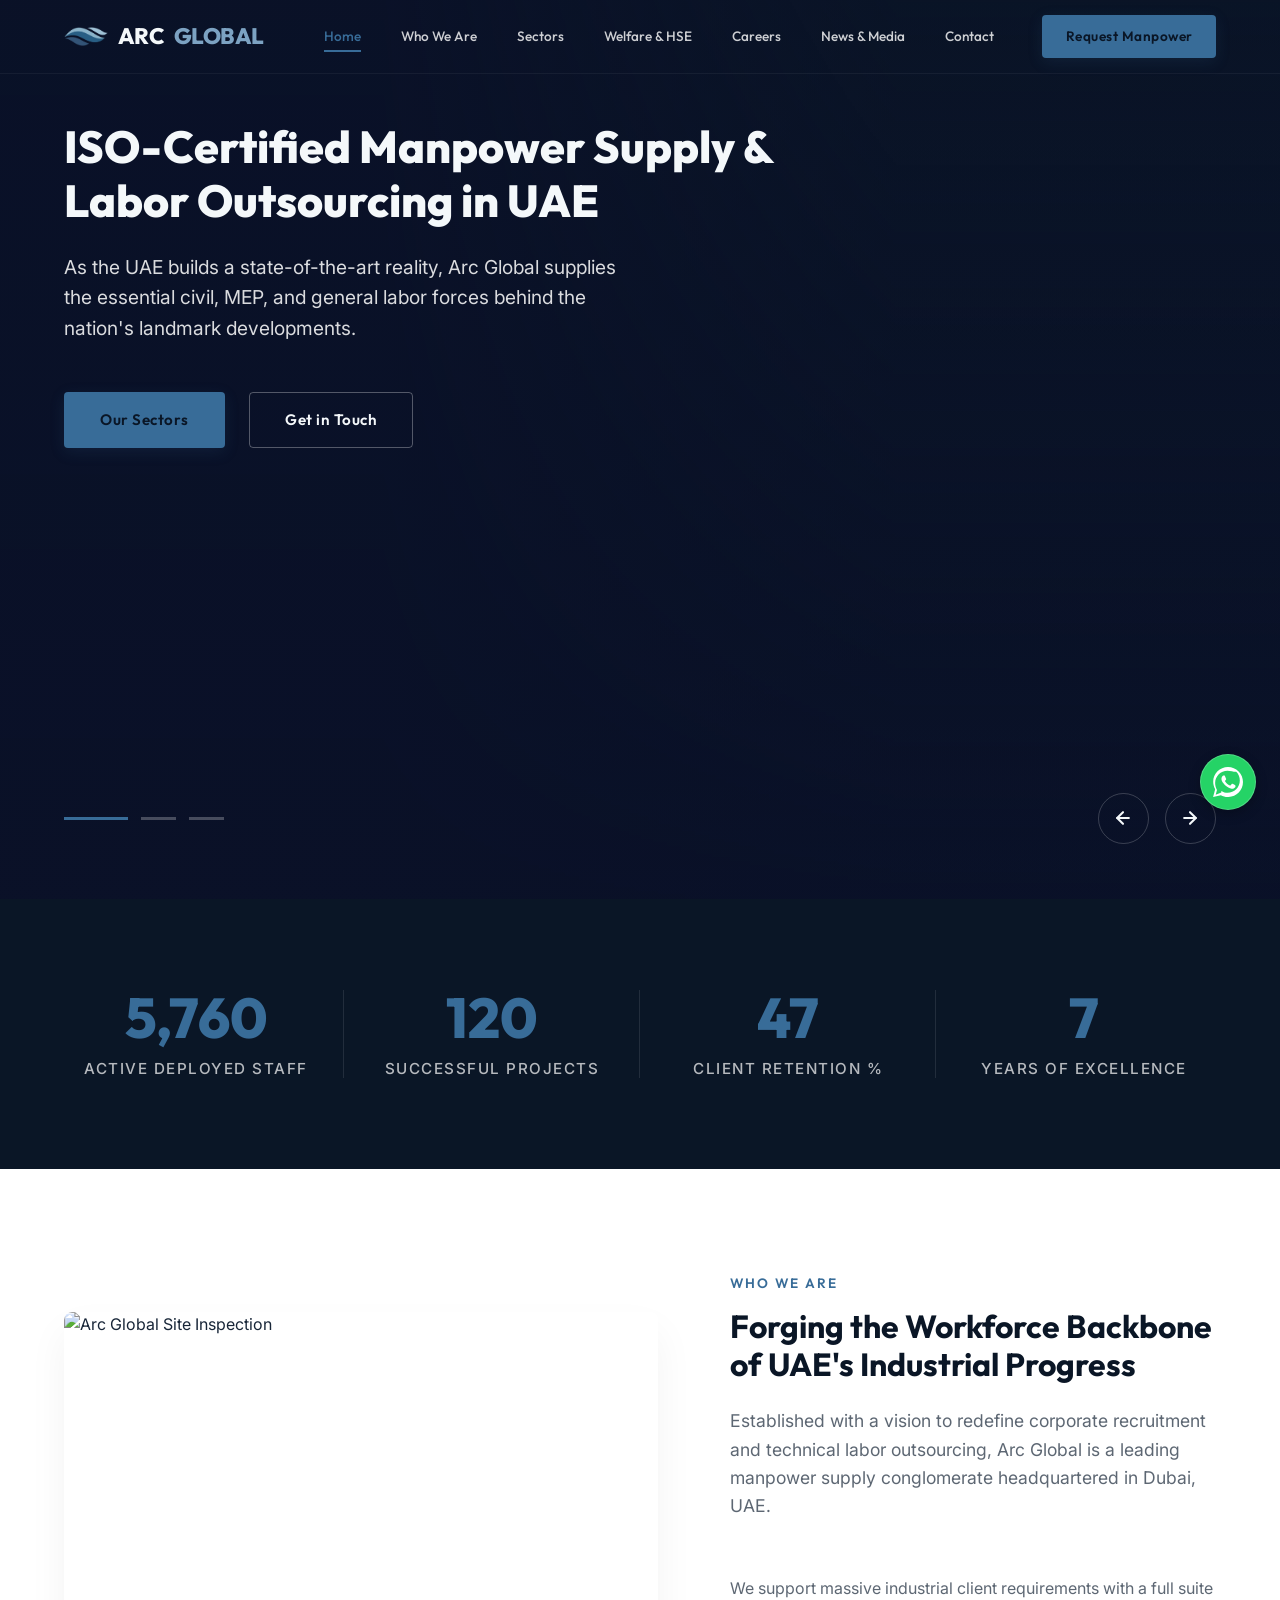
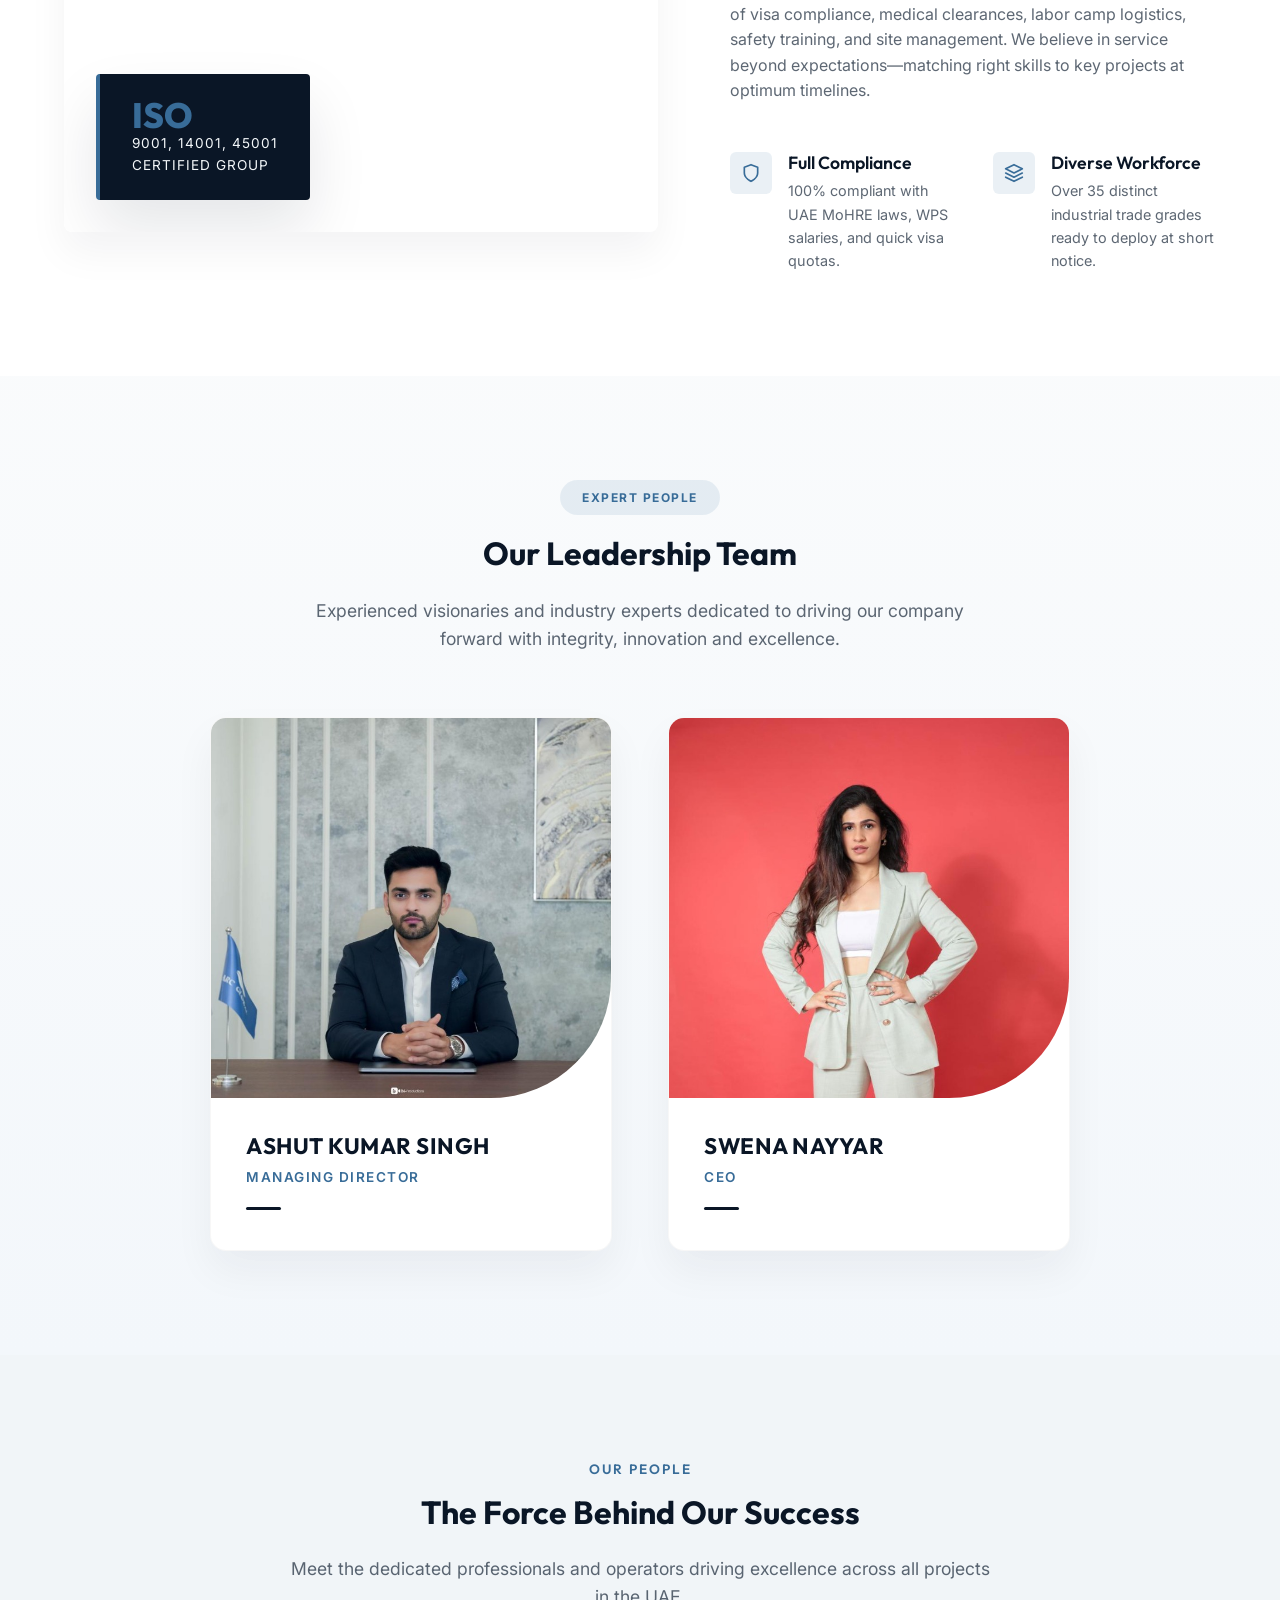
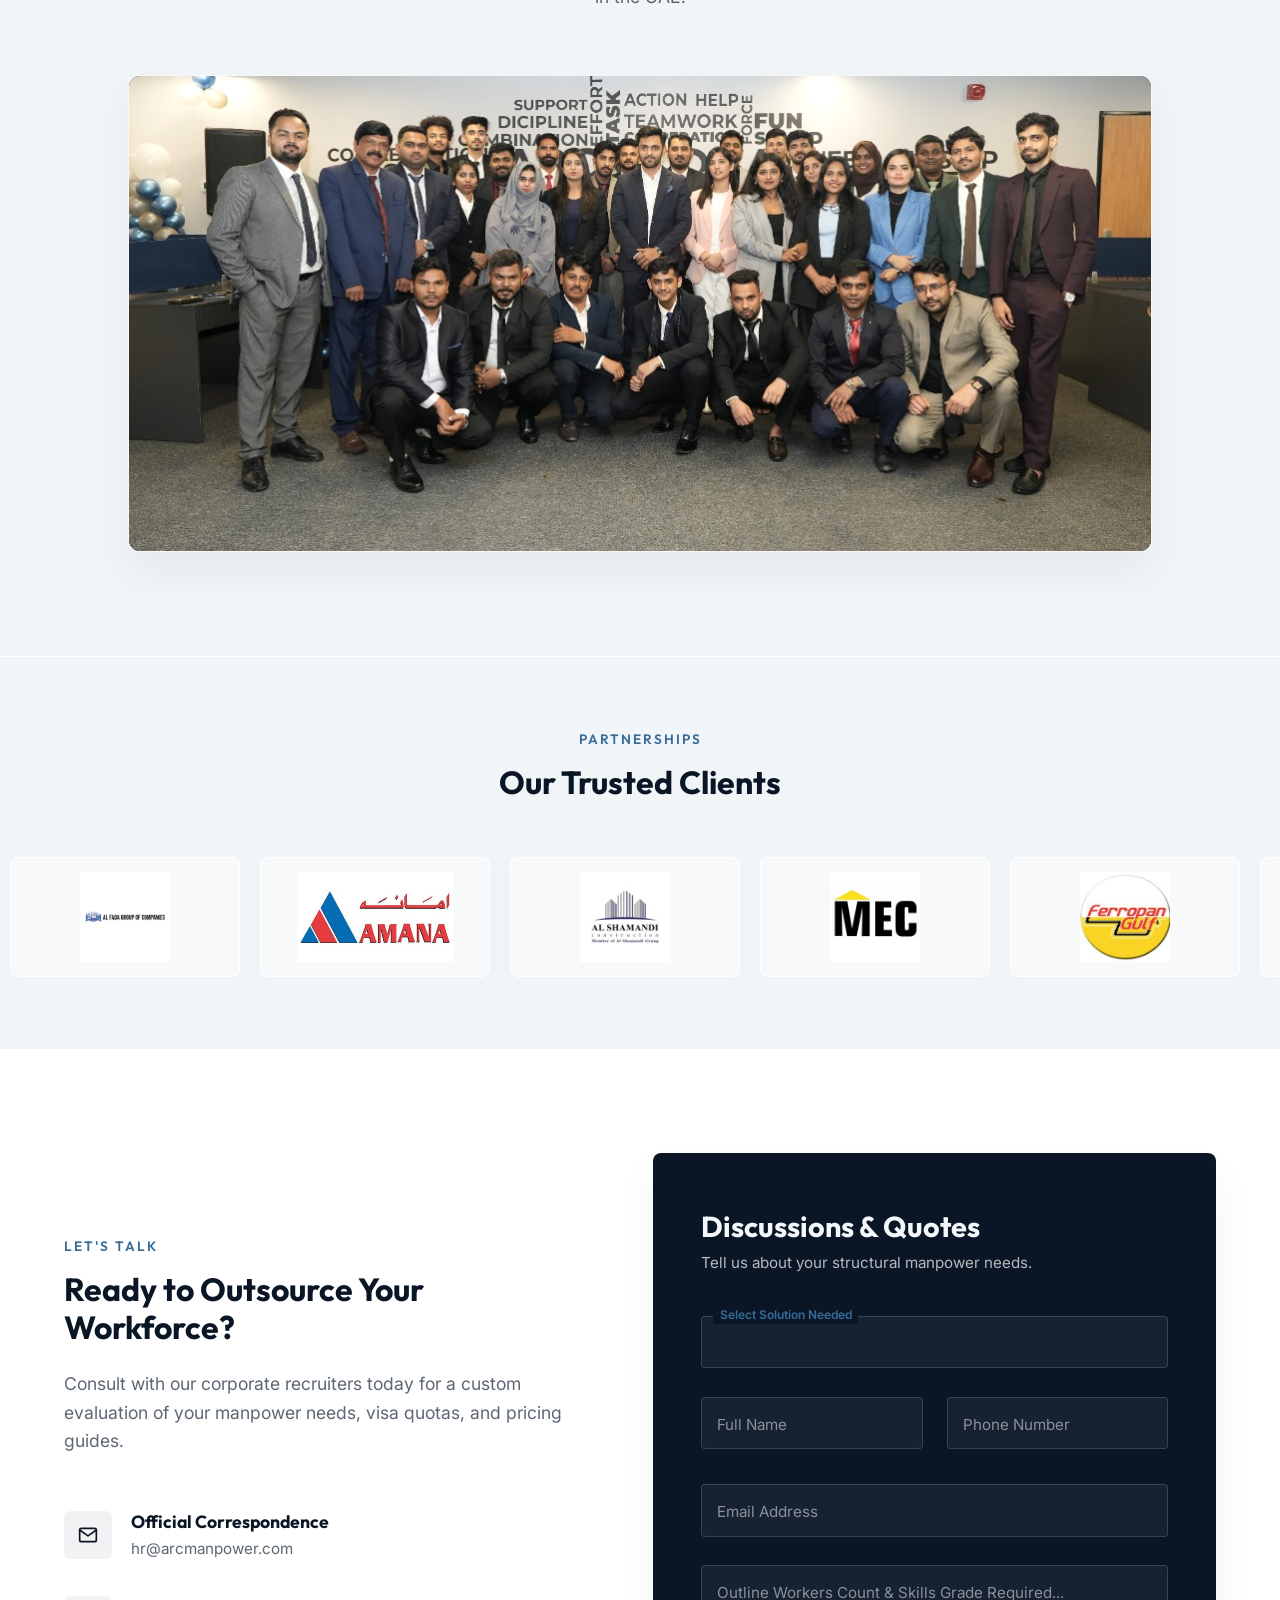
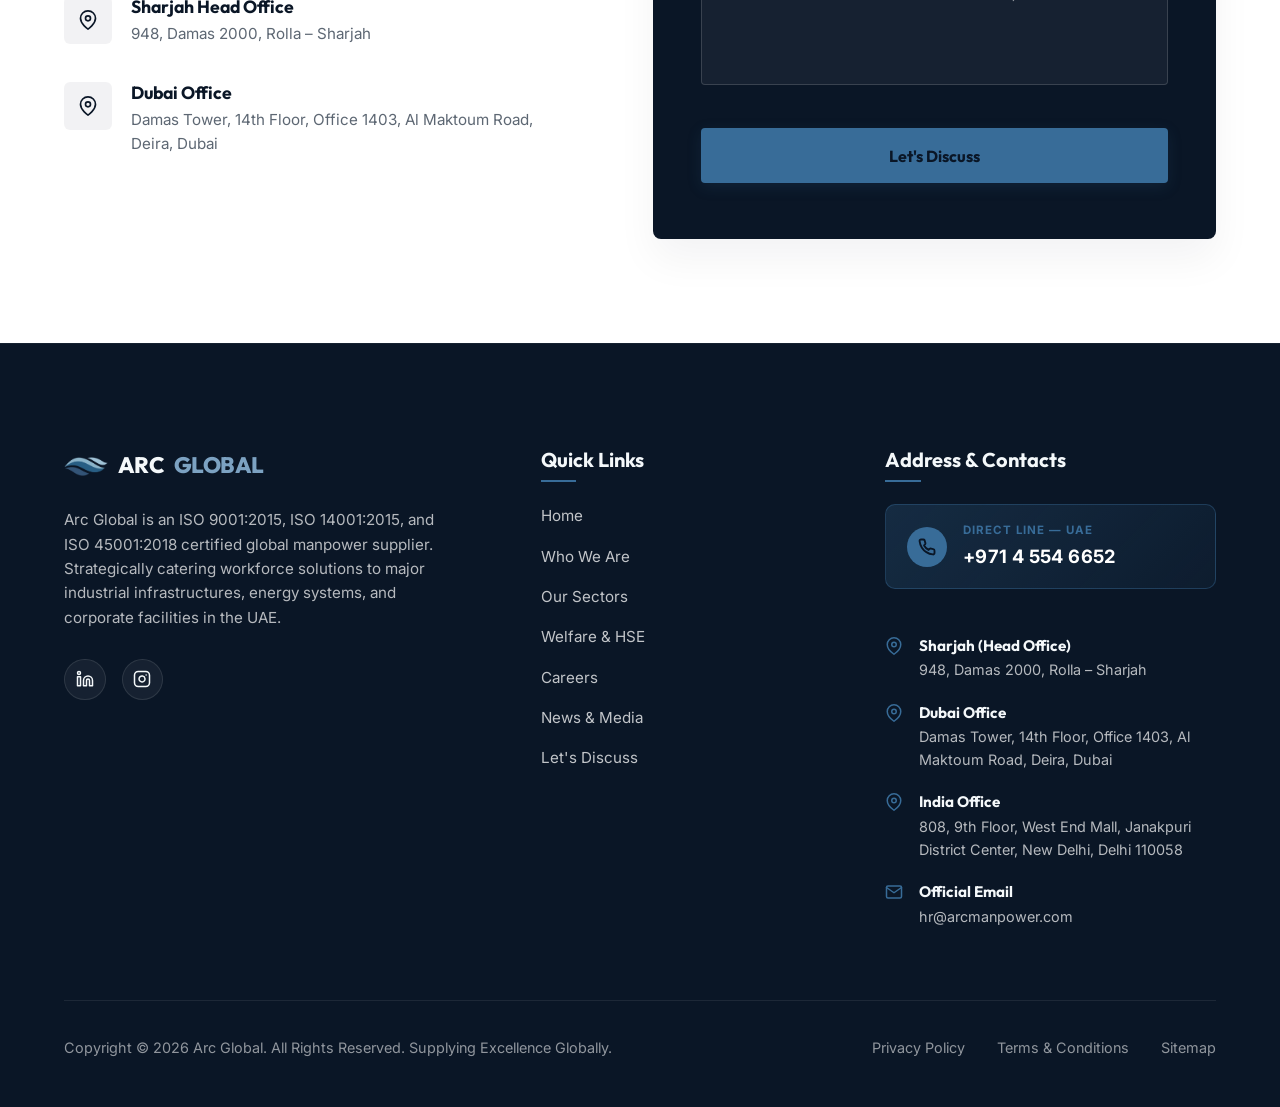
==== commit 5a4c2f9e: "branding: rename ARC Manpower to ARC Global across display text, titles, headings, and descriptions" ====
--- a/index.html
+++ b/index.html
@@ -5,13 +5,13 @@
   <meta charset="utf-8" />
   <meta name="viewport" content="width=device-width, initial-scale=1, shrink-to-fit=no, viewport-fit=cover" />
   <meta name="description"
-    content="Arc Manpower (arcmanpower.ae) is the leading ISO-certified manpower supply company in UAE, providing top-tier labor supply in Dubai, recruitment agency services in Abu Dhabi, and premium workforce solutions across construction, oil & gas, hospitality, and logistics." />
+    content="Arc Global (arcmanpower.ae) is the leading ISO-certified manpower supply company in UAE, providing top-tier labor supply in Dubai, recruitment agency services in Abu Dhabi, and premium workforce solutions across construction, oil & gas, hospitality, and logistics." />
   <meta name="keywords"
-    content="manpower supply uae, labor supply company dubai, recruitment agency abu dhabi, workforce solutions uae, outsourcing services dubai, iso certified manpower uae, technical staffing abu dhabi, blue collar recruitment dubai, arc manpower, arcmanpower.ae" />
-  <meta name="author" content="Arc Manpower Group" />
+    content="manpower supply uae, labor supply company dubai, recruitment agency abu dhabi, workforce solutions uae, outsourcing services dubai, iso certified manpower uae, technical staffing abu dhabi, blue collar recruitment dubai, arc global, arcmanpower.ae" />
+  <meta name="author" content="Arc Global Group" />
 
   <!-- Open Graph / Social SEO -->
-  <meta property="og:title" content="Arc Manpower - UAE's Leading Manpower & Staffing Solutions" />
+  <meta property="og:title" content="Arc Global - UAE's Leading Manpower & Staffing Solutions" />
   <meta property="og:description"
     content="ISO-certified premier labor supply and outsourcing conglomerate based in Dubai, UAE." />
   <meta property="og:image"
@@ -19,7 +19,7 @@
   <meta property="og:url" content="https://arcmanpower.ae" />
   <meta property="og:type" content="website" />
 
-  <title>Arc Manpower - Leading Manpower Supply & Labor Outsourcing Company in UAE</title>
+  <title>Arc Global - Leading Manpower Supply & Labor Outsourcing Company in UAE</title>
 
   <!-- Favicon -->
   <link rel="icon" href="favicon.svg" type="image/svg+xml">
@@ -54,8 +54,8 @@
   <!-- PAGE TRANSITION OVERLAY -->
   <div class="page-transition-overlay" id="pageTransitionOverlay">
     <div class="transition-content">
-      <img src="logo.png" alt="Arc Manpower Logo" class="transition-logo" />
-      <div class="transition-brand">ARC<span>MANPOWER</span></div>
+      <img src="logo.png" alt="Arc Global Logo" class="transition-logo" />
+      <div class="transition-brand">ARC<span>GLOBAL</span></div>
       <div class="transition-loader-bar">
         <div class="transition-loader-fill"></div>
       </div>
@@ -74,8 +74,8 @@
   <header id="header">
     <div class="container">
       <a href="#" class="logo">
-        <img src="logo.png" alt="Arc Manpower Logo" class="logo-img" />
-        ARC<span>MANPOWER</span>
+        <img src="logo.png" alt="Arc Global Logo" class="logo-img" />
+        ARC<span>GLOBAL</span>
       </a>
 
       <nav class="nav-menu" id="navMenu">
@@ -109,7 +109,7 @@
         </div>
         <div class="hero-content-wrapper">
           <h1>ISO-Certified Manpower Supply & Labor Outsourcing in UAE</h1>
-          <p>As the UAE builds a state-of-the-art reality, Arc Manpower supplies the essential civil, MEP, and general
+          <p>As the UAE builds a state-of-the-art reality, Arc Global supplies the essential civil, MEP, and general
             labor forces behind the nation's landmark developments.</p>
           <div class="hero-buttons">
             <a href="#services" class="btn-premium btn-primary">Our Sectors</a>
@@ -208,7 +208,7 @@
       <div class="about-grid">
         <div class="about-visual">
           <img src="https://images.unsplash.com/photo-1504307651254-35680f356dfd?auto=format&fit=crop&w=1000&q=80"
-            alt="Arc Manpower Site Inspection" />
+            alt="Arc Global Site Inspection" />
           <div class="about-badge">
             <div class="about-badge-num">ISO</div>
             <div class="about-badge-text">9001, 14001, 45001<br>Certified Group</div>
@@ -218,7 +218,7 @@
           <span class="section-tag">Who We Are</span>
           <h2 class="section-title">Forging the Workforce Backbone of UAE's Industrial Progress</h2>
           <p class="section-desc">Established with a vision to redefine corporate recruitment and technical labor
-            outsourcing, Arc Manpower is a leading manpower supply conglomerate headquartered in Dubai, UAE.</p>
+            outsourcing, Arc Global is a leading manpower supply conglomerate headquartered in Dubai, UAE.</p>
           <p style="color: var(--text-muted); margin-bottom: 2rem;">We support massive industrial client requirements
             with a full suite of visa compliance, medical clearances, labor camp logistics, safety training, and site
             management. We believe in service beyond expectations—matching right skills to key projects at optimum
@@ -572,10 +572,10 @@
       <div class="footer-grid">
         <div class="footer-col">
           <a href="#" class="logo" style="margin-bottom: 1.5rem;">
-            <img src="logo.png" alt="Arc Manpower Logo" class="logo-img" />
-            ARC<span>MANPOWER</span>
+            <img src="logo.png" alt="Arc Global Logo" class="logo-img" />
+            ARC<span>GLOBAL</span>
           </a>
-          <p>Arc Manpower is an ISO 9001:2015, ISO 14001:2015, and ISO 45001:2018 certified global manpower supplier.
+          <p>Arc Global is an ISO 9001:2015, ISO 14001:2015, and ISO 45001:2018 certified global manpower supplier.
             Strategically catering workforce solutions to major industrial infrastructures, energy systems, and
             corporate facilities in the UAE.</p>
           <div class="footer-socials">
@@ -690,7 +690,7 @@
       </div>
 
       <div class="footer-bottom">
-        <p>Copyright &copy; <span id="year">2026</span> Arc Manpower. All Rights Reserved. Supplying Excellence
+        <p>Copyright &copy; <span id="year">2026</span> Arc Global. All Rights Reserved. Supplying Excellence
           Globally.</p>
         <div class="footer-bottom-links">
           <a href="#">Privacy Policy</a>
